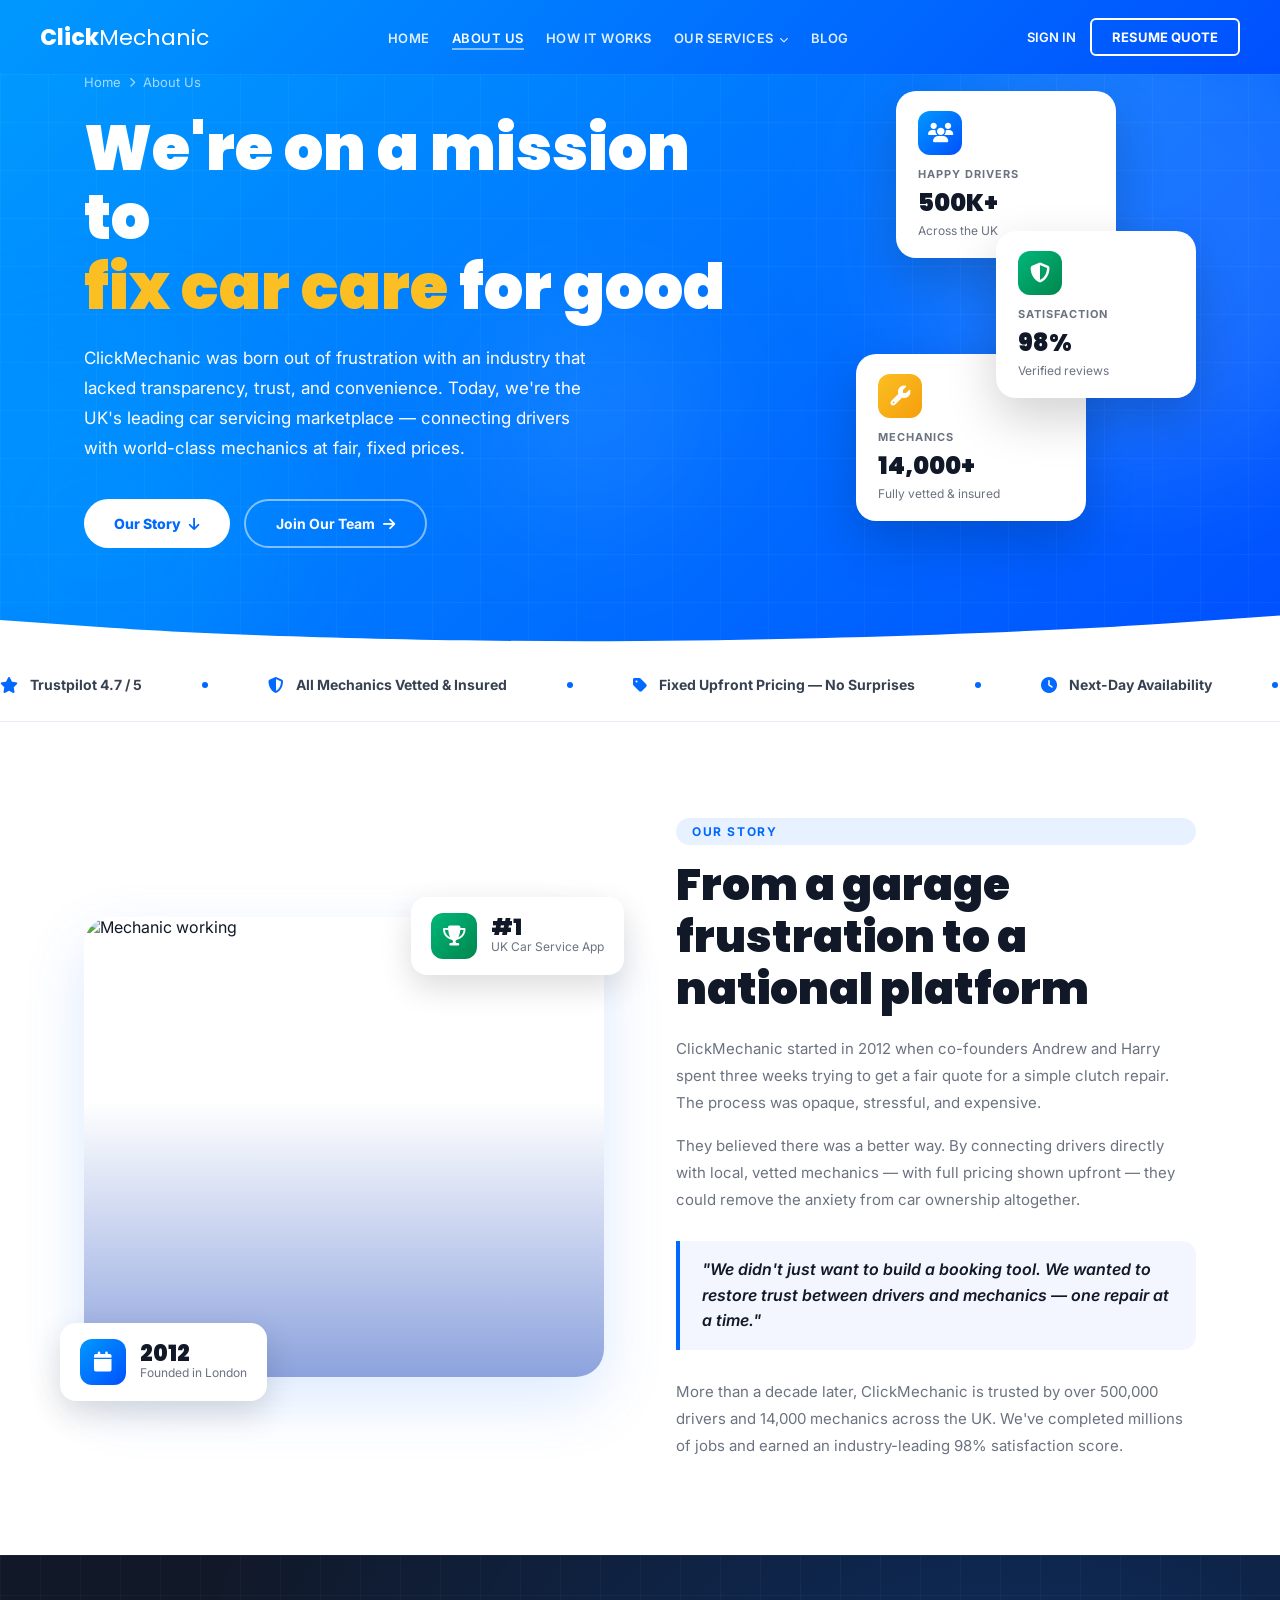
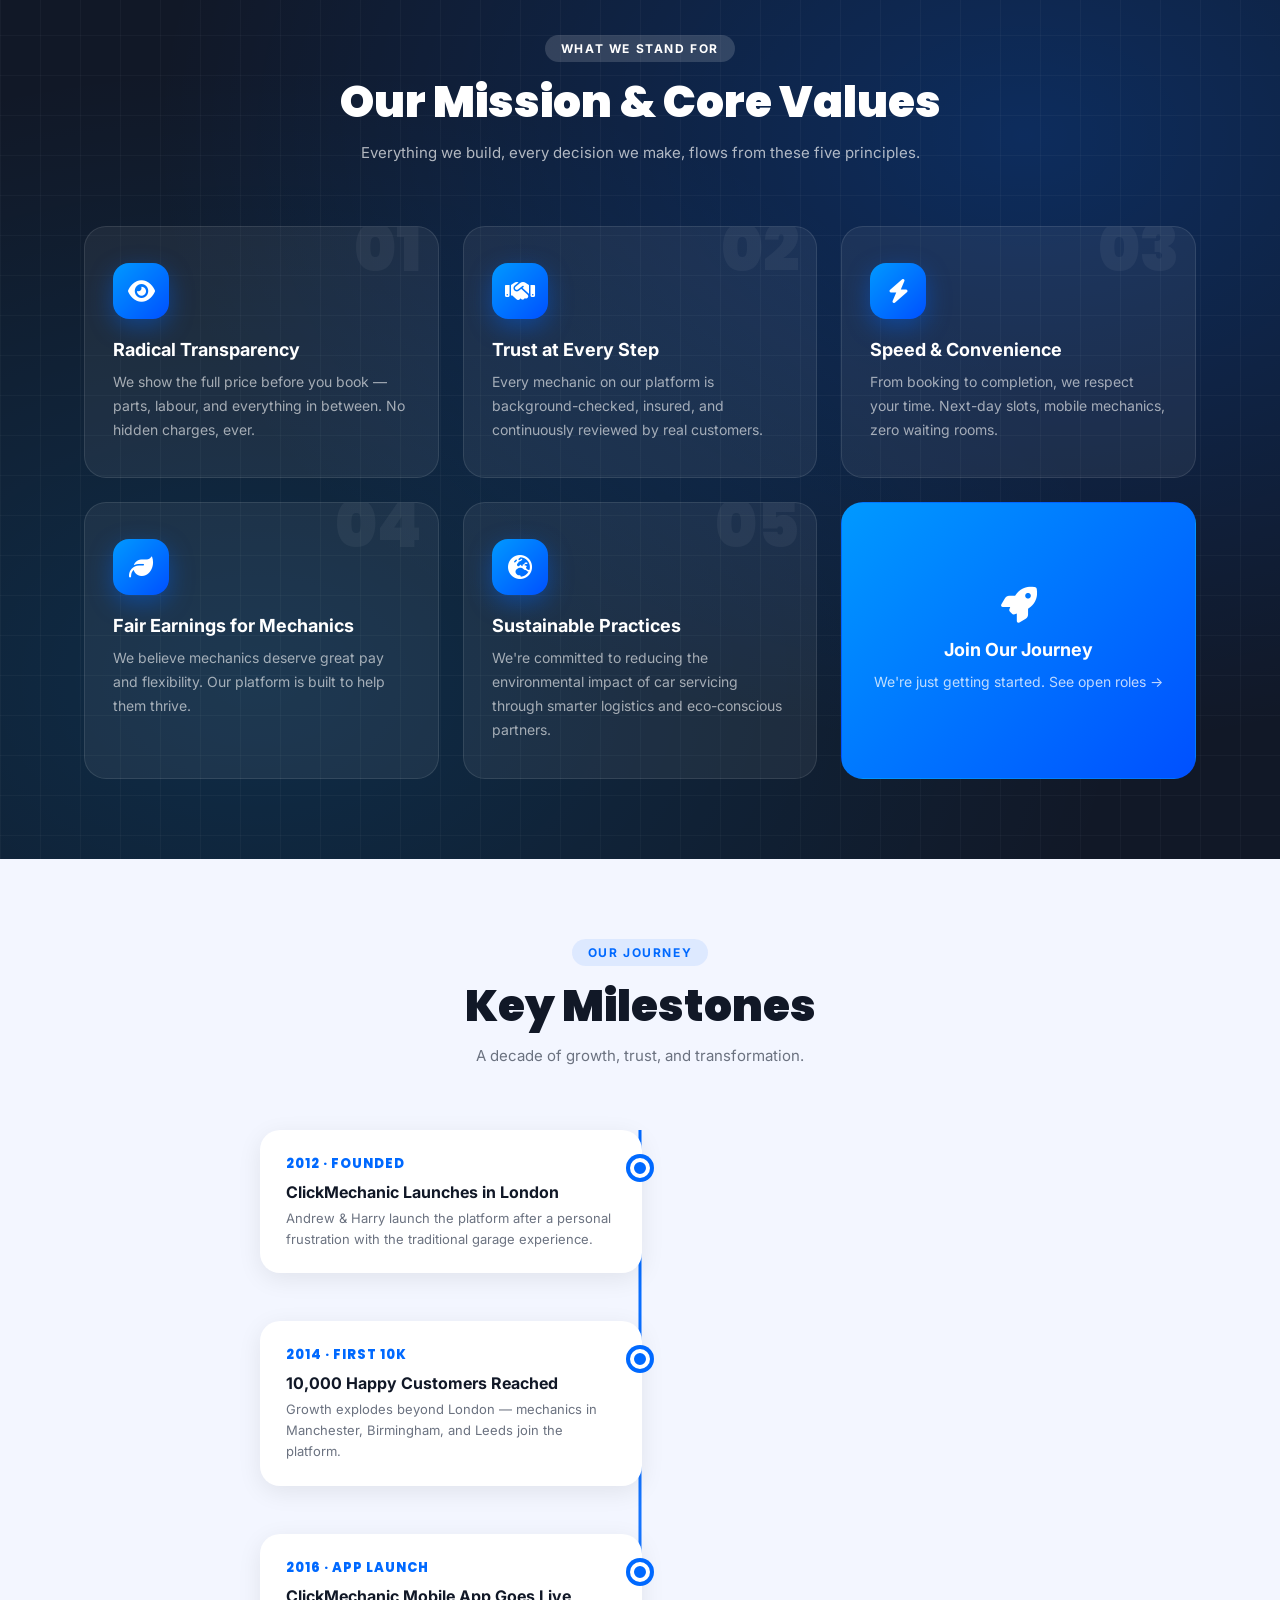
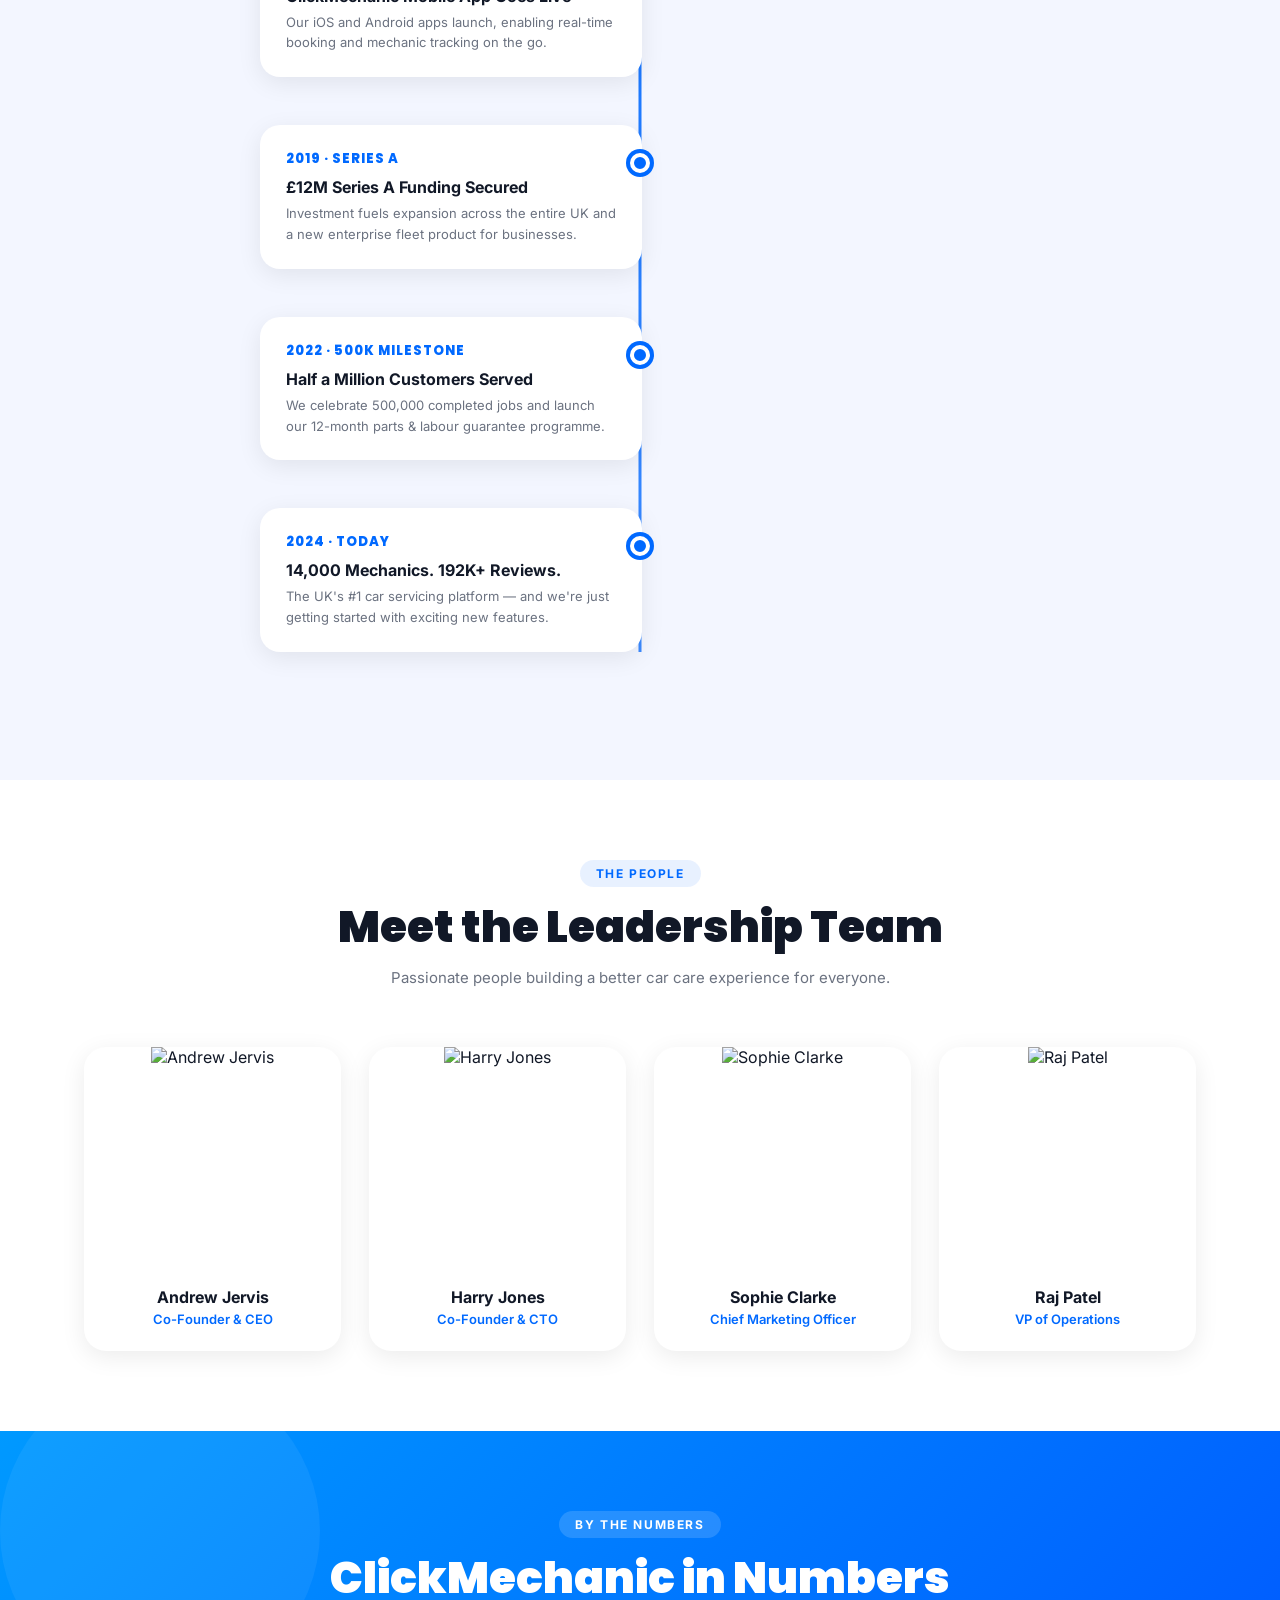
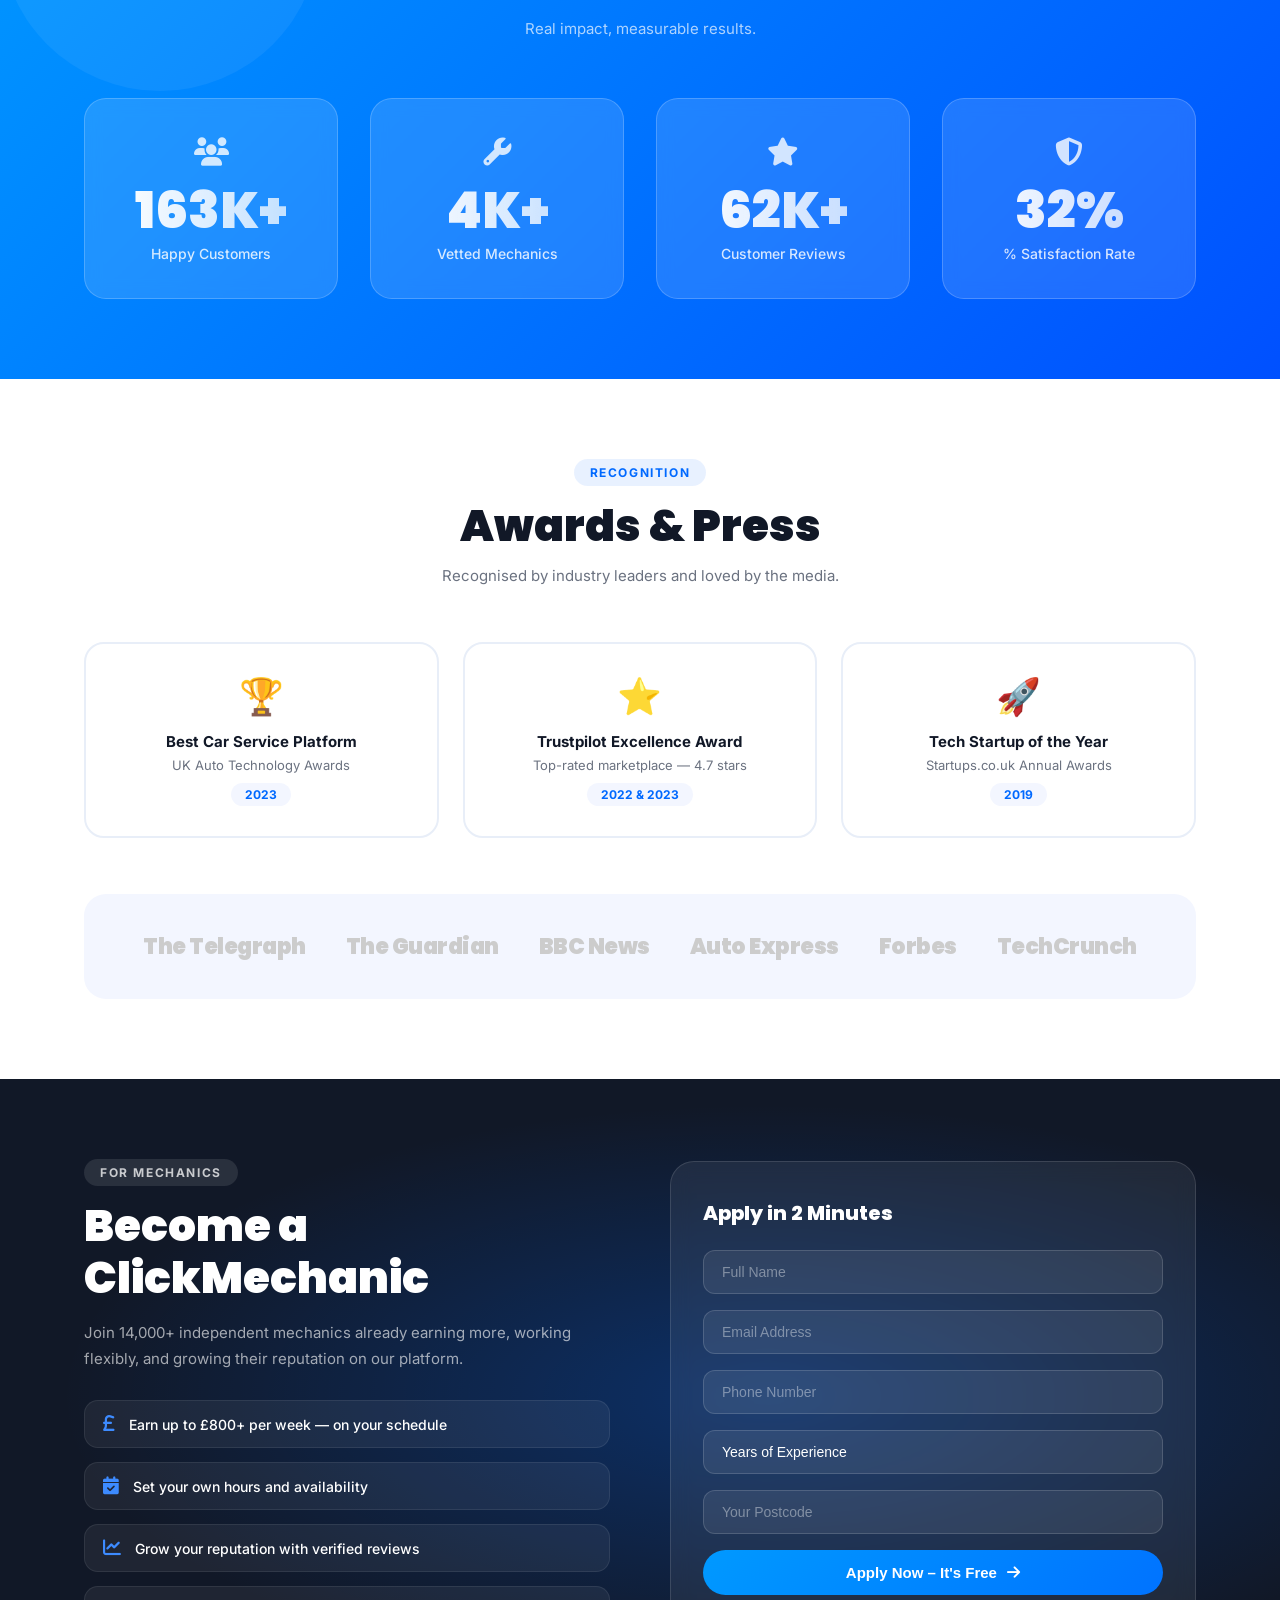
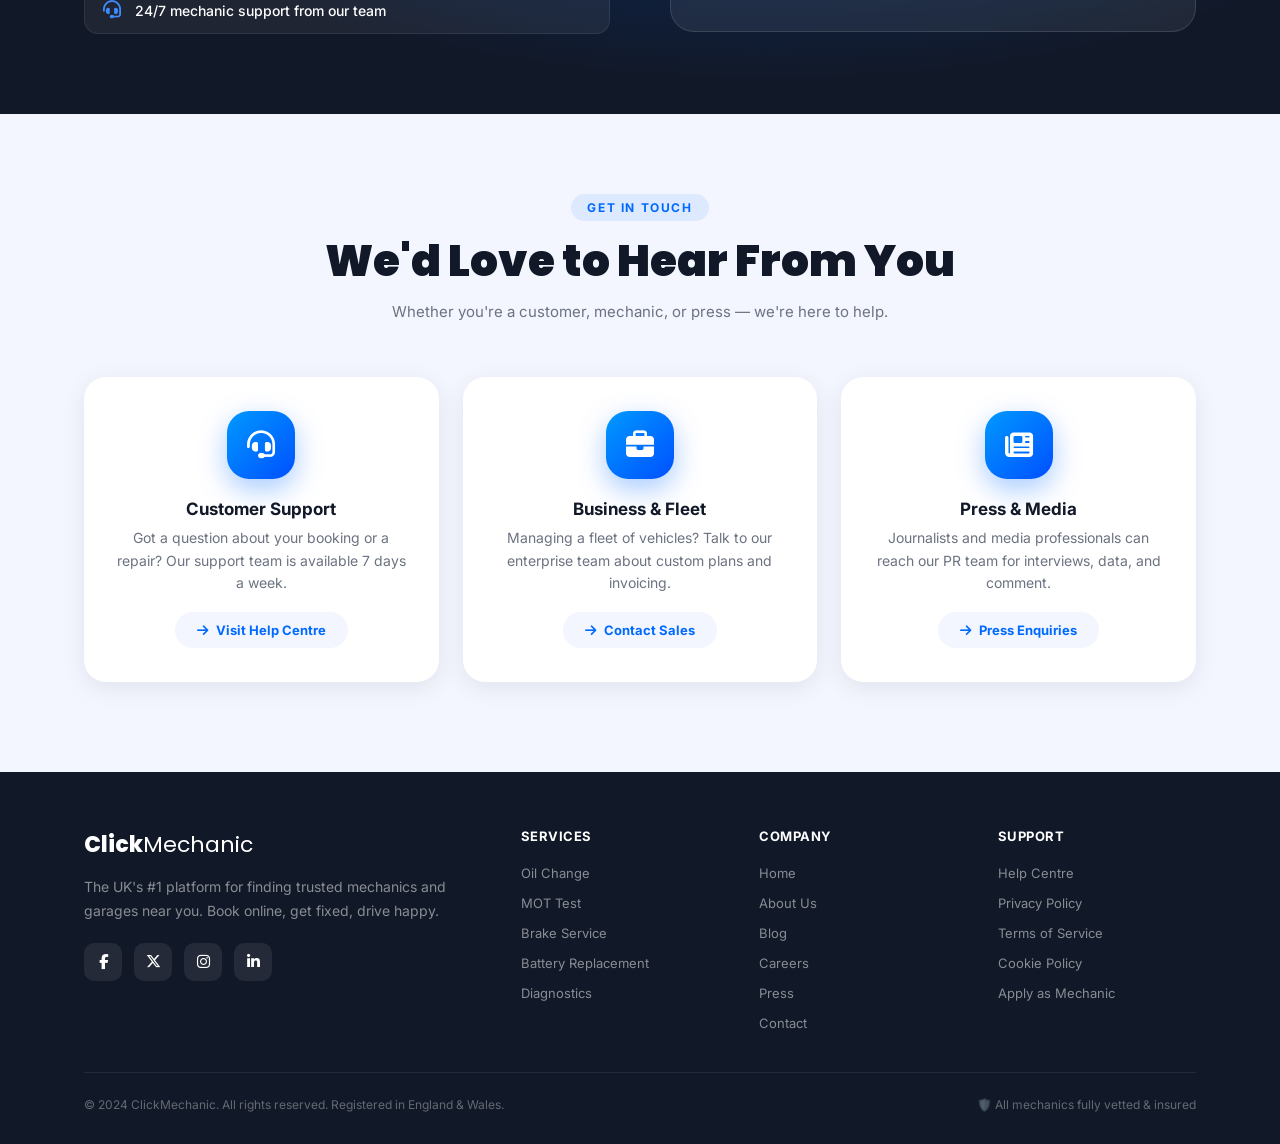
==== About.html @ ba6e13eb "first comit" ====
<!DOCTYPE html>
<html lang="en">
<head>
    <meta charset="UTF-8">
    <meta name="viewport" content="width=device-width, initial-scale=1.0">
    <title>About Us – ClickMechanic</title>
    <link rel="stylesheet" href="https://cdnjs.cloudflare.com/ajax/libs/font-awesome/6.4.0/css/all.min.css">
    <link href="https://fonts.googleapis.com/css2?family=Inter:wght@400;500;600;700;800&family=Poppins:wght@700;800;900&display=swap" rel="stylesheet">
    <link rel="stylesheet" href="./about.css">
    <link rel="stylesheet" href="./style.css">
</head>
<body>

<!-- OVERLAY -->
<div class="overlay" id="overlay"></div>

<!-- MOBILE MENU -->
<div class="mobile-menu" id="mobileMenu">
    <button class="mm-close" id="closeMenuBtn"><i class="fa-solid fa-xmark"></i></button>
    <a href="index.html">Home</a>
    <a href="about.html" class="active">About Us</a>
    <a href="#">How It Works</a>
    <a href="#">Our Services</a>
    <a href="#">Blog</a>
    <a href="#">Support</a>
    <hr style="border:0;border-top:1px solid #eee;">
    <a href="#">Sign In</a>
    <a href="#" class="mob-resume">Resume Quote</a>
</div>

<!-- ============================================================
     HEADER
============================================================ -->
<div class="site-header" id="siteHeader">
    <nav class="nav-inner">
        <a href="#" class="logo">Click<span>Mechanic</span></a>
        <ul class="nav-links">
            <li><a href="#">Home</a></li>
            <li><a href="#" class="active">About Us</a></li>
            <li><a href="#">How It Works</a></li>
            <li><a href="#">Our Services <i class="fa-solid fa-chevron-down" style="font-size:9px;margin-left:2px;"></i></a></li>
            <li><a href="#">Blog</a></li>
        </ul>
        <div class="nav-right">
            <a href="#" class="btn-signin">Sign In</a>
            <a href="#" class="btn-resume">Resume Quote</a>
        </div>
        <button class="hamburger" id="hamburgerBtn"><i class="fa-solid fa-bars"></i></button>
    </nav>
</div>

<!-- ============================================================
     SECTION 1 — HERO
============================================================ -->
<div class="hero-about">
    <div class="orb orb1"></div>
    <div class="orb orb2"></div>
    <div class="orb orb3"></div>

    <div class="hero-body">
        <div class="hero-text">
            <div class="hero-crumb">
                <a href="#">Home</a>
                <i class="fa-solid fa-chevron-right"></i>
                <span>About Us</span>
            </div>
            <h1>We're on a mission to<br><em>fix car care</em> for good</h1>
            <p>ClickMechanic was born out of frustration with an industry that lacked transparency, trust, and convenience. Today, we're the UK's leading car servicing marketplace — connecting drivers with world-class mechanics at fair, fixed prices.</p>
            <div class="hero-ctas">
                <a href="#story" class="btn-primary">Our Story <i class="fa-solid fa-arrow-down"></i></a>
                <a href="#join" class="btn-outline-w">Join Our Team <i class="fa-solid fa-arrow-right"></i></a>
            </div>
        </div>

        <div class="hero-cards">
            <div class="hc hc1">
                <div class="hc-icon bg-blue"><i class="fa-solid fa-users"></i></div>
                <div class="hc-label">Happy Drivers</div>
                <div class="hc-val">500K+</div>
                <div class="hc-sub">Across the UK</div>
            </div>
            <div class="hc hc2">
                <div class="hc-icon bg-green"><i class="fa-solid fa-shield-halved"></i></div>
                <div class="hc-label">Satisfaction</div>
                <div class="hc-val">98%</div>
                <div class="hc-sub">Verified reviews</div>
            </div>
            <div class="hc hc3">
                <div class="hc-icon bg-yel"><i class="fa-solid fa-wrench"></i></div>
                <div class="hc-label">Mechanics</div>
                <div class="hc-val">14,000+</div>
                <div class="hc-sub">Fully vetted &amp; insured</div>
            </div>
        </div>
    </div>

   <div class="wave-wrap">
            <svg viewBox="0 0 1440 80" preserveAspectRatio="none">
            <path d="M0,40L120,50C240,60,480,70,720,68C960,66,1200,54,1320,44L1440,34L1440,80L0,80Z"></path>
        </svg>
        </div>
</div>

<!-- ============================================================
     SECTION 2 — TRUST TICKER
============================================================ -->
<section class="ticker-section">
    <div class="ticker-track">
        <!-- Duplicated for seamless loop -->
        <div class="ticker-item"><i class="fa-solid fa-star"></i> Trustpilot 4.7 / 5</div>
        <div class="ticker-dot"></div>
        <div class="ticker-item"><i class="fa-solid fa-shield-halved"></i> All Mechanics Vetted &amp; Insured</div>
        <div class="ticker-dot"></div>
        <div class="ticker-item"><i class="fa-solid fa-tag"></i> Fixed Upfront Pricing — No Surprises</div>
        <div class="ticker-dot"></div>
        <div class="ticker-item"><i class="fa-solid fa-clock"></i> Next-Day Availability</div>
        <div class="ticker-dot"></div>
        <div class="ticker-item"><i class="fa-solid fa-award"></i> Best Car Service Platform 2023</div>
        <div class="ticker-dot"></div>
        <div class="ticker-item"><i class="fa-solid fa-star"></i> Google 4.8 / 5 — 192K+ Reviews</div>
        <div class="ticker-dot"></div>
        <div class="ticker-item"><i class="fa-solid fa-rotate"></i> 12-Month Parts &amp; Labour Guarantee</div>
        <div class="ticker-dot"></div>
        <!-- duplicate -->
        <div class="ticker-item"><i class="fa-solid fa-star"></i> Trustpilot 4.7 / 5</div>
        <div class="ticker-dot"></div>
        <div class="ticker-item"><i class="fa-solid fa-shield-halved"></i> All Mechanics Vetted &amp; Insured</div>
        <div class="ticker-dot"></div>
        <div class="ticker-item"><i class="fa-solid fa-tag"></i> Fixed Upfront Pricing — No Surprises</div>
        <div class="ticker-dot"></div>
        <div class="ticker-item"><i class="fa-solid fa-clock"></i> Next-Day Availability</div>
        <div class="ticker-dot"></div>
        <div class="ticker-item"><i class="fa-solid fa-award"></i> Best Car Service Platform 2023</div>
        <div class="ticker-dot"></div>
        <div class="ticker-item"><i class="fa-solid fa-star"></i> Google 4.8 / 5 — 192K+ Reviews</div>
        <div class="ticker-dot"></div>
        <div class="ticker-item"><i class="fa-solid fa-rotate"></i> 12-Month Parts &amp; Labour Guarantee</div>
        <div class="ticker-dot"></div>
    </div>
</section>

<!-- ============================================================
     SECTION 3 — OUR STORY
============================================================ -->
<section class="story-section" id="story">
    <div class="container">
        <div class="story-inner">
            <div class="story-visual rv-l">
                <div class="story-img-wrap">
                    <img src="https://images.unsplash.com/photo-1625047509168-a7026f36de04?auto=format&fit=crop&q=80&w=900" alt="Mechanic working">
                </div>
                <div class="story-chip sc-left">
                    <div class="sc-icon bg-blue"><i class="fa-solid fa-calendar"></i></div>
                    <div>
                        <div class="sc-num">2012</div>
                        <div class="sc-lbl">Founded in London</div>
                    </div>
                </div>
                <div class="story-chip sc-right">
                    <div class="sc-icon bg-green"><i class="fa-solid fa-trophy"></i></div>
                    <div>
                        <div class="sc-num">#1</div>
                        <div class="sc-lbl">UK Car Service App</div>
                    </div>
                </div>
            </div>

            <div class="story-text">
                <span class="sec-tag rv d1">Our Story</span>
                <h2 class="sec-title rv d2">From a garage frustration to a national platform</h2>

                <p class="rv d3">ClickMechanic started in 2012 when co-founders Andrew and Harry spent three weeks trying to get a fair quote for a simple clutch repair. The process was opaque, stressful, and expensive.</p>

                <p class="rv d3">They believed there was a better way. By connecting drivers directly with local, vetted mechanics — with full pricing shown upfront — they could remove the anxiety from car ownership altogether.</p>

                <div class="story-highlight rv d4">
                    "We didn't just want to build a booking tool. We wanted to restore trust between drivers and mechanics — one repair at a time."
                </div>

                <p class="rv d4">More than a decade later, ClickMechanic is trusted by over 500,000 drivers and 14,000 mechanics across the UK. We've completed millions of jobs and earned an industry-leading 98% satisfaction score.</p>
            </div>
        </div>
    </div>
</section>

<!-- ============================================================
     SECTION 4 — MISSION & VALUES
============================================================ -->
<section class="mission-section">
    <div class="container mission-inner">
        <div class="mission-top">
            <span class="sec-tag inv rv">What We Stand For</span>
            <h2 class="sec-title inv rv d1">Our Mission &amp; Core Values</h2>
            <p class="sec-sub inv rv d2">Everything we build, every decision we make, flows from these five principles.</p>
        </div>
        <div class="values-grid">
            <div class="val-card rv d1">
                <div class="val-num">01</div>
                <div class="val-icon"><i class="fa-solid fa-eye"></i></div>
                <h3>Radical Transparency</h3>
                <p>We show the full price before you book — parts, labour, and everything in between. No hidden charges, ever.</p>
            </div>
            <div class="val-card rv d2">
                <div class="val-num">02</div>
                <div class="val-icon"><i class="fa-solid fa-handshake"></i></div>
                <h3>Trust at Every Step</h3>
                <p>Every mechanic on our platform is background-checked, insured, and continuously reviewed by real customers.</p>
            </div>
            <div class="val-card rv d3">
                <div class="val-num">03</div>
                <div class="val-icon"><i class="fa-solid fa-bolt"></i></div>
                <h3>Speed &amp; Convenience</h3>
                <p>From booking to completion, we respect your time. Next-day slots, mobile mechanics, zero waiting rooms.</p>
            </div>
            <div class="val-card rv d4">
                <div class="val-num">04</div>
                <div class="val-icon"><i class="fa-solid fa-leaf"></i></div>
                <h3>Fair Earnings for Mechanics</h3>
                <p>We believe mechanics deserve great pay and flexibility. Our platform is built to help them thrive.</p>
            </div>
            <div class="val-card rv d5">
                <div class="val-num">05</div>
                <div class="val-icon"><i class="fa-solid fa-earth-europe"></i></div>
                <h3>Sustainable Practices</h3>
                <p>We're committed to reducing the environmental impact of car servicing through smarter logistics and eco-conscious partners.</p>
            </div>
            <div class="val-card rv d6" style="background:var(--grad);border-color:transparent;display:flex;flex-direction:column;justify-content:center;align-items:center;text-align:center;cursor:pointer;">
                <i class="fa-solid fa-rocket" style="font-size:36px;color:#fff;margin-bottom:16px;"></i>
                <h3 style="color:#fff;">Join Our Journey</h3>
                <p style="color:rgba(255,255,255,.75);">We're just getting started. See open roles →</p>
            </div>
        </div>
    </div>
</section>

<!-- ============================================================
     SECTION 5 — TIMELINE
============================================================ -->
<section class="timeline-section">
    <div class="container">
        <div class="timeline-top">
            <span class="sec-tag rv">Our Journey</span>
            <h2 class="sec-title rv d1">Key Milestones</h2>
            <p class="sec-sub rv d2">A decade of growth, trust, and transformation.</p>
        </div>
        <div class="timeline">
            <div class="tl-item rv d1">
                <div class="tl-content">
                    <div class="tl-year">2012 · Founded</div>
                    <h4>ClickMechanic Launches in London</h4>
                    <p>Andrew &amp; Harry launch the platform after a personal frustration with the traditional garage experience.</p>
                </div>
                <div class="tl-dot"></div>
                <div class="tl-spacer"></div>
            </div>
            <div class="tl-item rv d2">
                <div class="tl-spacer"></div>
                <div class="tl-dot"></div>
                <div class="tl-content">
                    <div class="tl-year">2014 · First 10K</div>
                    <h4>10,000 Happy Customers Reached</h4>
                    <p>Growth explodes beyond London — mechanics in Manchester, Birmingham, and Leeds join the platform.</p>
                </div>
            </div>
            <div class="tl-item rv d3">
                <div class="tl-content">
                    <div class="tl-year">2016 · App Launch</div>
                    <h4>ClickMechanic Mobile App Goes Live</h4>
                    <p>Our iOS and Android apps launch, enabling real-time booking and mechanic tracking on the go.</p>
                </div>
                <div class="tl-dot"></div>
                <div class="tl-spacer"></div>
            </div>
            <div class="tl-item rv d4">
                <div class="tl-spacer"></div>
                <div class="tl-dot"></div>
                <div class="tl-content">
                    <div class="tl-year">2019 · Series A</div>
                    <h4>£12M Series A Funding Secured</h4>
                    <p>Investment fuels expansion across the entire UK and a new enterprise fleet product for businesses.</p>
                </div>
            </div>
            <div class="tl-item rv d5">
                <div class="tl-content">
                    <div class="tl-year">2022 · 500K Milestone</div>
                    <h4>Half a Million Customers Served</h4>
                    <p>We celebrate 500,000 completed jobs and launch our 12-month parts &amp; labour guarantee programme.</p>
                </div>
                <div class="tl-dot"></div>
                <div class="tl-spacer"></div>
            </div>
            <div class="tl-item rv d6">
                <div class="tl-spacer"></div>
                <div class="tl-dot"></div>
                <div class="tl-content">
                    <div class="tl-year">2024 · Today</div>
                    <h4>14,000 Mechanics. 192K+ Reviews.</h4>
                    <p>The UK's #1 car servicing platform — and we're just getting started with exciting new features.</p>
                </div>
            </div>
        </div>
    </div>
</section>

<!-- ============================================================
     SECTION 6 — TEAM
============================================================ -->
<section class="team-section">
    <div class="container">
        <div class="team-header">
            <span class="sec-tag rv">The People</span>
            <h2 class="sec-title rv d1">Meet the Leadership Team</h2>
            <p class="sec-sub rv d2">Passionate people building a better car care experience for everyone.</p>
        </div>
        <div class="team-grid">
            <div class="team-card rv d1">
                <div class="team-img-wrap">
                    <img src="https://randomuser.me/api/portraits/men/45.jpg" alt="Andrew Jervis">
                    <div class="team-overlay">
                        <a href="#"><i class="fa-brands fa-linkedin-in"></i></a>
                        <a href="#"><i class="fa-brands fa-x-twitter"></i></a>
                    </div>
                </div>
                <div class="team-info">
                    <h4>Andrew Jervis</h4>
                    <p>Co-Founder &amp; CEO</p>
                </div>
            </div>
            <div class="team-card rv d2">
                <div class="team-img-wrap">
                    <img src="https://randomuser.me/api/portraits/men/22.jpg" alt="Harry Jones">
                    <div class="team-overlay">
                        <a href="#"><i class="fa-brands fa-linkedin-in"></i></a>
                        <a href="#"><i class="fa-brands fa-x-twitter"></i></a>
                    </div>
                </div>
                <div class="team-info">
                    <h4>Harry Jones</h4>
                    <p>Co-Founder &amp; CTO</p>
                </div>
            </div>
            <div class="team-card rv d3">
                <div class="team-img-wrap">
                    <img src="https://randomuser.me/api/portraits/women/33.jpg" alt="Sophie Clarke">
                    <div class="team-overlay">
                        <a href="#"><i class="fa-brands fa-linkedin-in"></i></a>
                        <a href="#"><i class="fa-brands fa-x-twitter"></i></a>
                    </div>
                </div>
                <div class="team-info">
                    <h4>Sophie Clarke</h4>
                    <p>Chief Marketing Officer</p>
                </div>
            </div>
            <div class="team-card rv d4">
                <div class="team-img-wrap">
                    <img src="https://randomuser.me/api/portraits/men/67.jpg" alt="Raj Patel">
                    <div class="team-overlay">
                        <a href="#"><i class="fa-brands fa-linkedin-in"></i></a>
                        <a href="#"><i class="fa-brands fa-x-twitter"></i></a>
                    </div>
                </div>
                <div class="team-info">
                    <h4>Raj Patel</h4>
                    <p>VP of Operations</p>
                </div>
            </div>
        </div>
    </div>
</section>

<!-- ============================================================
     SECTION 7 — STATS
============================================================ -->
<section class="stats-section">
    <div class="container stats-inner">
        <div class="stats-top">
            <span class="sec-tag inv rv">By the Numbers</span>
            <h2 class="sec-title inv rv d1">ClickMechanic in Numbers</h2>
            <p class="sec-sub inv rv d2">Real impact, measurable results.</p>
        </div>
        <div class="stats-grid">
            <div class="stat-card rv d1">
                <div class="stat-icon"><i class="fa-solid fa-users"></i></div>
                <div class="stat-num" data-target="500000">0</div>
                <div class="stat-lbl">Happy Customers</div>
            </div>
            <div class="stat-card rv d2">
                <div class="stat-icon"><i class="fa-solid fa-wrench"></i></div>
                <div class="stat-num" data-target="14000">0</div>
                <div class="stat-lbl">Vetted Mechanics</div>
            </div>
            <div class="stat-card rv d3">
                <div class="stat-icon"><i class="fa-solid fa-star"></i></div>
                <div class="stat-num" data-target="192000">0</div>
                <div class="stat-lbl">Customer Reviews</div>
            </div>
            <div class="stat-card rv d4">
                <div class="stat-icon"><i class="fa-solid fa-shield-halved"></i></div>
                <div class="stat-num" data-target="98">0</div>
                <div class="stat-lbl">% Satisfaction Rate</div>
            </div>
        </div>
    </div>
</section>

<!-- ============================================================
     SECTION 8 — PRESS & AWARDS
============================================================ -->
<section class="press-section">
    <div class="container">
        <div class="press-header">
            <span class="sec-tag rv">Recognition</span>
            <h2 class="sec-title rv d1">Awards &amp; Press</h2>
            <p class="sec-sub rv d2">Recognised by industry leaders and loved by the media.</p>
        </div>
        <div class="awards-grid">
            <div class="award-card rv d1">
                <div class="award-icon">🏆</div>
                <h4>Best Car Service Platform</h4>
                <p>UK Auto Technology Awards</p>
                <span class="award-year">2023</span>
            </div>
            <div class="award-card rv d2">
                <div class="award-icon">⭐</div>
                <h4>Trustpilot Excellence Award</h4>
                <p>Top-rated marketplace — 4.7 stars</p>
                <span class="award-year">2022 &amp; 2023</span>
            </div>
            <div class="award-card rv d3">
                <div class="award-icon">🚀</div>
                <h4>Tech Startup of the Year</h4>
                <p>Startups.co.uk Annual Awards</p>
                <span class="award-year">2019</span>
            </div>
        </div>
        <div class="press-logos rv">
            <span class="press-logo-item">The Telegraph</span>
            <span class="press-logo-item">The Guardian</span>
            <span class="press-logo-item">BBC News</span>
            <span class="press-logo-item">Auto Express</span>
            <span class="press-logo-item">Forbes</span>
            <span class="press-logo-item">TechCrunch</span>
        </div>
    </div>
</section>

<!-- ============================================================
     SECTION 9 — MECHANIC CTA / JOIN
============================================================ -->
<section class="cta-section" id="join">
    <div class="container">
        <div class="cta-inner">
            <div class="cta-text">
                <span class="sec-tag rv">For Mechanics</span>
                <h2 class="sec-title rv d1">Become a ClickMechanic</h2>
                <p class="sec-sub rv d2">Join 14,000+ independent mechanics already earning more, working flexibly, and growing their reputation on our platform.</p>
                <div class="cta-features">
                    <div class="cta-feat rv d3">
                        <i class="fa-solid fa-pound-sign"></i>
                        <span>Earn up to £800+ per week — on your schedule</span>
                    </div>
                    <div class="cta-feat rv d4">
                        <i class="fa-solid fa-calendar-check"></i>
                        <span>Set your own hours and availability</span>
                    </div>
                    <div class="cta-feat rv d5">
                        <i class="fa-solid fa-chart-line"></i>
                        <span>Grow your reputation with verified reviews</span>
                    </div>
                    <div class="cta-feat rv d6">
                        <i class="fa-solid fa-headset"></i>
                        <span>24/7 mechanic support from our team</span>
                    </div>
                </div>
            </div>

            <div class="cta-form-card rv-r">
                <h3>Apply in 2 Minutes</h3>
                <div class="form-field">
                    <input type="text" placeholder="Full Name">
                </div>
                <div class="form-field">
                    <input type="email" placeholder="Email Address">
                </div>
                <div class="form-field">
                    <input type="tel" placeholder="Phone Number">
                </div>
                <div class="form-field">
                    <select>
                        <option value="" disabled selected>Years of Experience</option>
                        <option>1–2 years</option>
                        <option>3–5 years</option>
                        <option>6–10 years</option>
                        <option>10+ years</option>
                    </select>
                </div>
                <div class="form-field">
                    <input type="text" placeholder="Your Postcode">
                </div>
                <button class="form-submit">Apply Now – It's Free <i class="fa-solid fa-arrow-right" style="margin-left:6px;"></i></button>
            </div>
        </div>
    </div>
</section>

<!-- ============================================================
     SECTION 10 — CONTACT
============================================================ -->
<section class="contact-section">
    <div class="container">
        <div class="contact-header">
            <span class="sec-tag rv">Get In Touch</span>
            <h2 class="sec-title rv d1">We'd Love to Hear From You</h2>
            <p class="sec-sub rv d2">Whether you're a customer, mechanic, or press — we're here to help.</p>
        </div>
        <div class="contact-grid">
            <div class="contact-card rv d1">
                <div class="cc-icon"><i class="fa-solid fa-headset"></i></div>
                <h4>Customer Support</h4>
                <p>Got a question about your booking or a repair? Our support team is available 7 days a week.</p>
                <a href="#" class="cc-btn"><i class="fa-solid fa-arrow-right"></i> Visit Help Centre</a>
            </div>
            <div class="contact-card rv d2">
                <div class="cc-icon"><i class="fa-solid fa-briefcase"></i></div>
                <h4>Business &amp; Fleet</h4>
                <p>Managing a fleet of vehicles? Talk to our enterprise team about custom plans and invoicing.</p>
                <a href="#" class="cc-btn"><i class="fa-solid fa-arrow-right"></i> Contact Sales</a>
            </div>
            <div class="contact-card rv d3">
                <div class="cc-icon"><i class="fa-solid fa-newspaper"></i></div>
                <h4>Press &amp; Media</h4>
                <p>Journalists and media professionals can reach our PR team for interviews, data, and comment.</p>
                <a href="#" class="cc-btn"><i class="fa-solid fa-arrow-right"></i> Press Enquiries</a>
            </div>
        </div>
    </div>
</section>

<!-- ============================================================
     FOOTER
============================================================ -->
   <footer>
        <div class="container">
            <div class="footer-grid">
                <div>
                    <a href="#" class="footer-logo">Click<span>Mechanic</span></a>
                    <p class="footer-desc">The UK's #1 platform for finding trusted mechanics and garages near you. Book
                        online, get fixed, drive happy.</p>
                    <div class="footer-socials">
                        <a href="#" class="social-btn"><i class="fa-brands fa-facebook-f"></i></a>
                        <a href="#" class="social-btn"><i class="fa-brands fa-x-twitter"></i></a>
                        <a href="#" class="social-btn"><i class="fa-brands fa-instagram"></i></a>
                        <a href="#" class="social-btn"><i class="fa-brands fa-linkedin-in"></i></a>
                    </div>
                </div>
                <div class="footer-col">
                    <h5>Services</h5>
                    <ul>
                        <li><a href="#">Oil Change</a></li>
                        <li><a href="#">MOT Test</a></li>
                        <li><a href="#">Brake Service</a></li>
                        <li><a href="#">Battery Replacement</a></li>
                        <li><a href="#">Diagnostics</a></li>
                    </ul>
                </div>
                <div class="footer-col">
                    <h5>Company</h5>
                    <ul>
                        <li><a href="#">Home</a></li>
                        <li><a href="#">About Us</a></li>
                        <li><a href="#">Blog</a></li>
                        <li><a href="#">Careers</a></li>
                        <li><a href="#">Press</a></li>
                        <li><a href="#">Contact</a></li>
                    </ul>
                </div>
                <div class="footer-col">
                    <h5>Support</h5>
                    <ul>
                        <li><a href="#">Help Centre</a></li>
                        <li><a href="#">Privacy Policy</a></li>
                        <li><a href="#">Terms of Service</a></li>
                        <li><a href="#">Cookie Policy</a></li>
                        <li><a href="#">Apply as Mechanic</a></li>
                    </ul>
                </div>
            </div>
            <div class="footer-bottom">
                <p>© 2024 ClickMechanic. All rights reserved. Registered in England & Wales.</p>
                <p>🛡️ All mechanics fully vetted & insured</p>
            </div>
        </div>
    </footer>

<!-- ============================================================
     JAVASCRIPT
============================================================ -->
<script>
    /* --- Mobile Menu --- */
    const hamburger  = document.getElementById('hamburgerBtn');
    const closeBtn   = document.getElementById('closeMenuBtn');
    const mobileMenu = document.getElementById('mobileMenu');
    const overlay    = document.getElementById('overlay');

    hamburger.addEventListener('click', () => {
        mobileMenu.classList.add('active');
        overlay.classList.add('active');
    });
    const closeMenu = () => {
        mobileMenu.classList.remove('active');
        overlay.classList.remove('active');
    };
    closeBtn.addEventListener('click', closeMenu);
    overlay.addEventListener('click', closeMenu);

    /* --- Sticky Header --- */
    const siteHeader = document.getElementById('siteHeader');
    window.addEventListener('scroll', () => {
        siteHeader.classList.toggle('scrolled', window.scrollY > 60);
    });

    /* --- Scroll Reveal --- */
    const revealObserver = new IntersectionObserver(entries => {
        entries.forEach(e => {
            if (e.isIntersecting) e.target.classList.add('on');
        });
    }, { threshold: 0.1 });

    document.querySelectorAll('.rv, .rv-l, .rv-r, .rv-s').forEach(el => revealObserver.observe(el));

    /* --- Counter Animation --- */
    const counterObserver = new IntersectionObserver(entries => {
        entries.forEach(e => {
            if (e.isIntersecting && !e.target.dataset.done) {
                e.target.dataset.done = 'true';
                const target   = +e.target.dataset.target;
                const duration = 2200;
                const step     = target / (duration / 16);
                let current    = 0;

                const suffix = target === 98 ? '%'
                             : target === 500000 ? 'K+'
                             : target === 192000 ? 'K+'
                             : target === 14000  ? 'K+'
                             : '';

                const format = n => {
                    if (target === 500000) return Math.floor(n/1000) + 'K+';
                    if (target === 192000) return Math.floor(n/1000) + 'K+';
                    if (target === 14000)  return Math.floor(n/1000) + 'K+';
                    if (target === 98)     return Math.floor(n) + '%';
                    return Math.floor(n).toLocaleString('en-GB');
                };

                const timer = setInterval(() => {
                    current += step;
                    if (current >= target) { current = target; clearInterval(timer); }
                    e.target.textContent = format(current);
                }, 16);
            }
        });
    }, { threshold: 0.4 });

    document.querySelectorAll('[data-target]').forEach(el => counterObserver.observe(el));

    /* --- Form submit feedback --- */
    document.querySelector('.form-submit').addEventListener('click', function() {
        const inputs = document.querySelectorAll('.cta-form-card input');
        let valid = true;
        inputs.forEach(i => { if(!i.value.trim()) valid = false; });
        if (valid) {
            this.textContent = '✓ Application Received!';
            this.style.background = 'linear-gradient(135deg,#00b67a,#00874d)';
            this.style.animation = 'none';
        } else {
            this.textContent = 'Please fill all fields';
            this.style.background = '#e74c3c';
            setTimeout(() => {
                this.textContent = 'Apply Now – It\'s Free →';
                this.style.background = '';
            }, 2000);
        }
    });
</script>
</body>
</html>
---- about.css ----
/* ============================================================
           RESET & VARIABLES
        ============================================================ */
*,
*::before,
*::after {
    margin: 0;
    padding: 0;
    box-sizing: border-box;
}

:root {
    --blue: #0069ff;
    --blue-dark: #0050cc;
    --blue-light: #3d8bff;
    --grad: linear-gradient(135deg, #0099ff 0%, #0050ff 100%);
    --grad-h: linear-gradient(135deg, #0050ff 0%, #0099ff 100%);
    --dark: #111827;
    --mid: #374151;
    --soft: #6b7280;
    --pale: #f3f6ff;
    --white: #ffffff;
    --green: #00b67a;
    --yellow: #fbbf24;
    --radius: 18px;
    --shadow: 0 20px 60px rgba(0, 105, 255, 0.13);
    --shadow-sm: 0 6px 24px rgba(0, 0, 0, 0.08);
}

html {
    scroll-behavior: smooth;
}

body {
    font-family: 'Inter', sans-serif;
    background: #fff;
    color: var(--dark);
    overflow-x: hidden;
}

/* ============================================================
           KEYFRAMES
        ============================================================ */
@keyframes fadeUp {
    from {
        opacity: 0;
        transform: translateY(44px)
    }

    to {
        opacity: 1;
        transform: translateY(0)
    }
}

@keyframes fadeIn {
    from {
        opacity: 0
    }

    to {
        opacity: 1
    }
}

@keyframes slideL {
    from {
        opacity: 0;
        transform: translateX(-60px)
    }

    to {
        opacity: 1;
        transform: translateX(0)
    }
}

@keyframes slideR {
    from {
        opacity: 0;
        transform: translateX(60px)
    }

    to {
        opacity: 1;
        transform: translateX(0)
    }
}

@keyframes scaleIn {
    from {
        opacity: 0;
        transform: scale(.85)
    }

    to {
        opacity: 1;
        transform: scale(1)
    }
}

@keyframes float {

    0%,
    100% {
        transform: translateY(0)
    }

    50% {
        transform: translateY(-14px)
    }
}

@keyframes floatR {

    0%,
    100% {
        transform: translateY(0)
    }

    50% {
        transform: translateY(10px)
    }
}

@keyframes rotateDash {
    from {
        transform: rotate(0)
    }

    to {
        transform: rotate(360deg)
    }
}

@keyframes shimmer {
    0% {
        background-position: -200% center
    }

    100% {
        background-position: 200% center
    }
}

@keyframes pulse {

    0%,
    100% {
        box-shadow: 0 0 0 0 rgba(0, 105, 255, .4)
    }

    50% {
        box-shadow: 0 0 0 16px rgba(0, 105, 255, 0)
    }
}

@keyframes badgePop {
    0% {
        transform: scale(0) rotate(-12deg);
        opacity: 0
    }

    70% {
        transform: scale(1.08) rotate(2deg)
    }

    100% {
        transform: scale(1) rotate(0);
        opacity: 1
    }
}

@keyframes dash {
    to {
        stroke-dashoffset: 0
    }
}

@keyframes ticker {
    0% {
        transform: translateX(0)
    }

    100% {
        transform: translateX(-50%)
    }
}

@keyframes gradShift {

    0%,
    100% {
        background-position: 0% 50%
    }

    50% {
        background-position: 100% 50%
    }
}

@keyframes orb1 {

    0%,
    100% {
        transform: translate(0, 0) scale(1)
    }

    33% {
        transform: translate(40px, -30px) scale(1.08)
    }

    66% {
        transform: translate(-20px, 20px) scale(.96)
    }
}

@keyframes orb2 {

    0%,
    100% {
        transform: translate(0, 0) scale(1)
    }

    40% {
        transform: translate(-50px, 30px) scale(1.05)
    }

    70% {
        transform: translate(30px, -20px) scale(.95)
    }
}

/* ============================================================
           SCROLL REVEAL SYSTEM
        ============================================================ */
.rv {
    opacity: 0;
    transform: translateY(40px);
    transition: opacity .75s ease, transform .75s ease;
}

.rv-l {
    opacity: 0;
    transform: translateX(-52px);
    transition: opacity .75s ease, transform .75s ease;
}

.rv-r {
    opacity: 0;
    transform: translateX(52px);
    transition: opacity .75s ease, transform .75s ease;
}

.rv-s {
    opacity: 0;
    transform: scale(.87);
    transition: opacity .65s ease, transform .65s ease;
}

.rv.on,
.rv-l.on,
.rv-r.on,
.rv-s.on {
    opacity: 1;
    transform: none;
}

.d1 {
    transition-delay: .1s
}

.d2 {
    transition-delay: .2s
}

.d3 {
    transition-delay: .3s
}

.d4 {
    transition-delay: .4s
}

.d5 {
    transition-delay: .5s
}

.d6 {
    transition-delay: .6s
}

/* ============================================================
           LAYOUT UTILS
        ============================================================ */
.container {
    max-width: 1160px;
    margin: 0 auto;
    padding: 0 24px;
}

section {
    width: 100%;
}

.sec-tag {
    display: inline-block;
    background: rgba(0, 105, 255, .09);
    color: var(--blue);
    font-size: 12px;
    font-weight: 700;
    letter-spacing: 1.6px;
    text-transform: uppercase;
    padding: 6px 16px;
    border-radius: 100px;
    margin-bottom: 14px;
}

.sec-tag.inv {
    background: rgba(255, 255, 255, .15);
    color: #fff;
}

.sec-title {
    font-family: 'Poppins', sans-serif;
    font-size: clamp(26px, 4vw, 44px);
    font-weight: 900;
    line-height: 1.18;
    color: var(--dark);
}

.sec-title.inv {
    color: #fff;
}

.sec-sub {
    font-size: 15px;
    color: var(--soft);
    margin-top: 12px;
    line-height: 1.75;
}

.sec-sub.inv {
    color: rgba(255, 255, 255, .68);
}

/* ============================================================
           HEADER / NAV  (same as main site)
        ============================================================ */
.site-header {
    background: var(--grad);
    position: sticky;
    top: 0;
    z-index: 200;
    transition: background .4s, box-shadow .4s;
}

.site-header.scrolled {
    background: rgba(0, 50, 180, .95);
    backdrop-filter: blur(12px);
    box-shadow: 0 4px 24px rgba(0, 0, 0, .2);
    color: white;
}

.nav-inner {
    display: flex;
    justify-content: space-between;
    align-items: center;
    padding: 18px 40px;
    max-width: 1400px;
    margin: 0 auto;
}

.logo {
    color: #fff;
    font-family: 'Poppins', sans-serif;
    font-size: 22px;
    font-weight: 800;
    text-decoration: none;
}

.logo span {
    font-weight: 400;
}

.nav-links {
    display: flex;
    list-style: none;
    gap: 22px;
    align-items: center;
}

.nav-links a {
    color: #fff;
    text-decoration: none;
    font-size: 13px;
    font-weight: 600;
    text-transform: uppercase;
    letter-spacing: .5px;
    opacity: .88;
    transition: opacity .2s;
}

.nav-links a:hover,
.nav-links a.active {
    opacity: 1;
    border-bottom: 2px solid rgba(255, 255, 255, .5);
    padding-bottom: 2px;
}

.nav-right {
    display: flex;
    align-items: center;
    gap: 14px;
}

.btn-signin {
    color: #fff;
    text-decoration: none;
    font-size: 13px;
    font-weight: 600;
    text-transform: uppercase;
}

.btn-resume {
    border: 2px solid #fff;
    color: #fff;
    padding: 9px 20px;
    border-radius: 6px;
    text-decoration: none;
    font-size: 13px;
    font-weight: 700;
    text-transform: uppercase;
    transition: background .3s, color .3s;
}

.btn-resume:hover {
    background: #fff;
    color: var(--blue);
}

.hamburger {
    display: none;
    cursor: pointer;
    background: none;
    border: none;
    color: #fff;
    font-size: 24px;
    z-index: 20;
}

/* Mobile drawer */
.mobile-menu {
    position: fixed;
    top: 0;
    right: -100%;
    width: 280px;
    height: 100vh;
    background: #fff;
    box-shadow: -5px 0 30px rgba(0, 0, 0, .15);
    z-index: 999;
    padding: 32px 28px;
    display: flex;
    flex-direction: column;
    gap: 20px;
    transition: right .35s cubic-bezier(.4, 0, .2, 1);
}

.mobile-menu.active {
    right: 0;
}

.mm-close {
    align-self: flex-end;
    background: none;
    border: none;
    font-size: 24px;
    color: #333;
    cursor: pointer;
}

.mobile-menu a {
    color: #333;
    text-decoration: none;
    font-size: 15px;
    font-weight: 600;
    padding: 6px 0;
    border-bottom: 1px solid #f0f0f0;
}

.mobile-menu a.active {
    color: var(--blue);
}

.mob-resume {
    color: var(--blue) !important;
    border: 2px solid var(--blue);
    border-bottom: 2px solid var(--blue) !important;
    text-align: center;
    border-radius: 6px;
    padding: 10px;
    margin-top: 8px;
}

.overlay {
    position: fixed;
    inset: 0;
    background: rgba(0, 0, 0, .42);
    z-index: 998;
    opacity: 0;
    pointer-events: none;
    transition: opacity .35s;
}

.overlay.active {
    opacity: 1;
    pointer-events: all;
}

/* ============================================================
           SECTION 1 — HERO BANNER
        ============================================================ */
.hero-about {
    background: var(--grad);
    min-height: 60vh;
    display: flex;
    flex-direction: column;
    position: relative;
    overflow: hidden;
    padding-bottom: 100px;
}

/* Animated orbs */
.orb {
    position: absolute;
    border-radius: 50%;
    filter: blur(60px);
    pointer-events: none;
}

.orb1 {
    width: 480px;
    height: 480px;
    background: rgba(255, 255, 255, .1);
    top: -80px;
    right: -100px;
    animation: orb1 12s ease-in-out infinite;
}

.orb2 {
    width: 360px;
    height: 360px;
    background: rgba(0, 200, 255, .12);
    bottom: -60px;
    left: -80px;
    animation: orb2 15s ease-in-out infinite;
}

.orb3 {
    width: 220px;
    height: 220px;
    background: rgba(255, 255, 255, .07);
    top: 40%;
    left: 38%;
    animation: float 9s ease-in-out infinite;
}

/* Grid overlay texture */
.hero-about::before {
    content: '';
    position: absolute;
    inset: 0;
    background-image:
        linear-gradient(rgba(255, 255, 255, .04) 1px, transparent 1px),
        linear-gradient(90deg, rgba(255, 255, 255, .04) 1px, transparent 1px);
    background-size: 48px 48px;
}

.hero-body {
    flex: 1;
    display: flex;
    align-items: center;
    padding: 0 24px;
    max-width: 1160px;
    margin: 0 auto;
    width: 100%;
    position: relative;
    z-index: 2;
    gap: 56px;
}

.hero-text {
    flex: 1;
    color: #fff;
}

.hero-crumb {
    display: flex;
    align-items: center;
    gap: 8px;
    font-size: 13px;
    color: rgba(255, 255, 255, .65);
    margin-bottom: 24px;
    animation: fadeUp .5s .2s ease both;
}

.hero-crumb a {
    color: rgba(255, 255, 255, .65);
    text-decoration: none;
}

.hero-crumb a:hover {
    color: #fff;
}

.hero-crumb i {
    font-size: 10px;
}

.hero-text h1 {
    font-family: 'Poppins', sans-serif;
    font-size: clamp(34px, 5.5vw, 62px);
    font-weight: 900;
    line-height: 1.12;
    margin-bottom: 22px;
    animation: fadeUp .6s .3s ease both;
}

.hero-text h1 em {
    font-style: normal;
    color: #fbbf24;
}

.hero-text p {
    font-size: 17px;
    opacity: .88;
    line-height: 1.75;
    max-width: 520px;
    margin-bottom: 36px;
    animation: fadeUp .6s .4s ease both;
}

.hero-ctas {
    display: flex;
    gap: 14px;
    flex-wrap: wrap;
    animation: fadeUp .6s .5s ease both;
}

.btn-primary {
    background: #fff;
    color: var(--blue);
    padding: 14px 30px;
    border-radius: 50px;
    font-size: 14px;
    font-weight: 800;
    text-decoration: none;
    display: inline-flex;
    align-items: center;
    gap: 8px;
    transition: transform .25s, box-shadow .25s;
    border: none;
    cursor: pointer;
}

.btn-primary:hover {
    transform: translateY(-4px);
    box-shadow: 0 14px 36px rgba(0, 0, 0, .18);
}

.btn-outline-w {
    background: transparent;
    color: #fff;
    padding: 14px 30px;
    border-radius: 50px;
    font-size: 14px;
    font-weight: 700;
    border: 2px solid rgba(255, 255, 255, .5);
    text-decoration: none;
    display: inline-flex;
    align-items: center;
    gap: 8px;
    transition: border-color .25s, background .25s;
}

.btn-outline-w:hover {
    border-color: #fff;
    background: rgba(255, 255, 255, .08);
}

/* Hero right – floating card collage */
.hero-cards {
    flex: 0 0 380px;
    position: relative;
    height: 440px;
    animation: fadeIn .8s .5s ease both;
}

.hc {
    position: absolute;
    background: #fff;
    border-radius: 20px;
    box-shadow: 0 20px 50px rgba(0, 0, 0, .18);
    padding: 20px 22px;
    transition: transform .3s;
}

.hc:hover {
    transform: scale(1.04) rotate(0deg) !important;
}

.hc1 {
    top: 0;
    left: 80px;
    width: 220px;
    transform: rotate(-4deg);
    animation: badgePop .6s .7s ease both, float 6s 1.5s ease-in-out infinite;
        box-shadow: 0 20px 50px rgba(0, 0, 0, .18);

}

.hc2 {
    top: 140px;
    right: 0;
    width: 200px;
    transform: rotate(3deg);
    animation: badgePop .6s .9s ease both, floatR 7s 1.7s ease-in-out infinite;
    z-index: 2000;
        box-shadow: 0 20px 50px rgba(0, 0, 0, .18);

    
}

.hc3 {
    bottom: 10px;
    left: 40px;
    width: 230px;
    transform: rotate(-2deg);
    animation: badgePop .6s 1.1s ease both, float 8s 2s ease-in-out infinite;
        box-shadow: 0 20px 50px rgba(0, 0, 0, .18);

}

.hc-icon {
    width: 44px;
    height: 44px;
    border-radius: 12px;
    display: flex;
    align-items: center;
    justify-content: center;
    font-size: 20px;
    color: #fff;
    margin-bottom: 12px;
}

.bg-blue {
    background: var(--grad);
}

.bg-green {
    background: linear-gradient(135deg, #00b67a, #00874d);
}

.bg-yel {
    background: linear-gradient(135deg, #fbbf24, #f59e0b);
}

.hc-label {
    font-size: 11px;
    font-weight: 700;
    color: var(--soft);
    text-transform: uppercase;
    letter-spacing: 1px;
    margin-bottom: 4px;
}

.hc-val {
    font-family: 'Poppins', sans-serif;
    font-size: 24px;
    font-weight: 900;
    color: var(--dark);
}

.hc-sub {
    font-size: 12px;
    color: var(--soft);
    margin-top: 3px;
}


/* ============================================================
           SECTION 2 — TRUST TICKER
        ============================================================ */
.ticker-section {
    background: #fff;
    padding: 28px 0;
    border-bottom: 1px solid #e8eef8;
    overflow: hidden;
}

.ticker-track {
    display: flex;
    align-items: center;
    animation: ticker 30s linear infinite;
    width: max-content;
    gap: 60px;
}

.ticker-item {
    display: flex;
    align-items: center;
    gap: 12px;
    font-size: 14px;
    font-weight: 700;
    color: var(--mid);
    white-space: nowrap;
}

.ticker-item i {
    color: var(--blue);
    font-size: 16px;
}

.ticker-dot {
    width: 6px;
    height: 6px;
    background: var(--blue);
    border-radius: 50%;
    flex-shrink: 0;
}

/* ============================================================
           SECTION 3 — OUR STORY
        ============================================================ */
.story-section {
    padding: 96px 0 80px;
    background: #fff;
}

.story-inner {
    display: grid;
    grid-template-columns: 1fr 1fr;
    gap: 72px;
    align-items: center;
}

.story-visual {
    position: relative;
}

.story-img-wrap {
    position: relative;
    border-radius: 28px;
    overflow: hidden;
    height: 460px;
    box-shadow: 0 24px 64px rgba(0, 105, 255, .14);
}

.story-img-wrap img {
    width: 100%;
    height: 100%;
    object-fit: cover;
}

.story-img-wrap::after {
    content: '';
    position: absolute;
    inset: 0;
    background: linear-gradient(to top, rgba(0, 50, 180, .45) 0%, transparent 60%);
}

.story-chip {
    position: absolute;
    background: #fff;
    border-radius: 16px;
    padding: 16px 20px;
    box-shadow: 0 12px 32px rgba(0, 0, 0, .14);
    display: flex;
    align-items: center;
    gap: 14px;
    z-index: 2;
}

.sc-left {
    bottom: -24px;
    left: -24px;
}

.sc-right {
    top: -20px;
    right: -20px;
}

.sc-icon {
    width: 46px;
    height: 46px;
    border-radius: 12px;
    display: flex;
    align-items: center;
    justify-content: center;
    font-size: 20px;
    color: #fff;
    flex-shrink: 0;
}

.sc-num {
    font-family: 'Poppins', sans-serif;
    font-size: 22px;
    font-weight: 900;
    color: var(--dark);
    line-height: 1;
}

.sc-lbl {
    font-size: 12px;
    color: var(--soft);
}

.story-text {}

.story-text .sec-tag {
    display: block;
}

.story-text h2 {
    margin-bottom: 20px;
}

.story-text p {
    font-size: 15px;
    color: var(--soft);
    line-height: 1.8;
    margin-bottom: 16px;
}

.story-highlight {
    border-left: 4px solid var(--blue);
    padding: 16px 22px;
    background: var(--pale);
    border-radius: 0 14px 14px 0;
    margin: 28px 0;
    font-size: 16px;
    font-weight: 600;
    color: var(--dark);
    line-height: 1.6;
    font-style: italic;
}

/* ============================================================
           SECTION 4 — MISSION / VALUES
        ============================================================ */
.mission-section {
    padding: 80px 0;
    background: var(--dark);
    position: relative;
    overflow: hidden;
}

.mission-section::before {
    content: '';
    position: absolute;
    inset: 0;
    background: radial-gradient(ellipse at 80% 20%, rgba(0, 105, 255, .25) 0%, transparent 60%),
        radial-gradient(ellipse at 20% 80%, rgba(0, 160, 255, .15) 0%, transparent 60%);
}

.mission-section::after {
    content: '';
    position: absolute;
    inset: 0;
    background-image: linear-gradient(rgba(255, 255, 255, .03) 1px, transparent 1px),
        linear-gradient(90deg, rgba(255, 255, 255, .03) 1px, transparent 1px);
    background-size: 40px 40px;
}

.mission-inner {
    position: relative;
    z-index: 2;
}

.mission-top {
    text-align: center;
    margin-bottom: 60px;
}

.values-grid {
    display: grid;
    grid-template-columns: repeat(3, 1fr);
    gap: 24px;
}

.val-card {
    background: rgba(255, 255, 255, .06);
    border: 1px solid rgba(255, 255, 255, .1);
    border-radius: 22px;
    padding: 36px 28px;
    position: relative;
    overflow: hidden;
    transition: background .35s, transform .35s, border-color .35s;
    cursor: default;
}

.val-card::before {
    content: '';
    position: absolute;
    top: 0;
    left: 0;
    right: 0;
    height: 3px;
    background: var(--grad);
    transform: scaleX(0);
    transform-origin: left;
    transition: transform .4s;
}

.val-card:hover {
    background: rgba(255, 255, 255, .1);
    transform: translateY(-8px);
    border-color: rgba(0, 105, 255, .4);
}

.val-card:hover::before {
    transform: scaleX(1);
}

.val-num {
    font-family: 'Poppins', sans-serif;
    font-size: 64px;
    font-weight: 900;
    color: rgba(255, 255, 255, .05);
    position: absolute;
    top: -10px;
    right: 16px;
    line-height: 1;
}

.val-icon {
    width: 56px;
    height: 56px;
    border-radius: 16px;
    background: var(--grad);
    display: flex;
    align-items: center;
    justify-content: center;
    font-size: 24px;
    color: #fff;
    margin-bottom: 20px;
    box-shadow: 0 8px 24px rgba(0, 105, 255, .4);
    animation: pulse 3s infinite;
}

.val-card h3 {
    font-size: 18px;
    font-weight: 700;
    color: #fff;
    margin-bottom: 10px;
}

.val-card p {
    font-size: 14px;
    color: rgba(255, 255, 255, .6);
    line-height: 1.7;
}

/* ============================================================
           SECTION 5 — TIMELINE / MILESTONES
        ============================================================ */
.timeline-section {
    padding: 80px 0;
    background: var(--pale);
}

.timeline-top {
    text-align: center;
    margin-bottom: 60px;
}

.timeline {
    position: relative;
    max-width: 760px;
    margin: 0 auto;
}

.timeline::before {
    content: '';
    position: absolute;
    left: 50%;
    top: 0;
    bottom: 0;
    width: 3px;
    background: linear-gradient(to bottom, var(--blue), var(--blue-light));
    transform: translateX(-50%);
}

.tl-item {
    display: flex;
    gap: 48px;
    align-items: center;
    margin-bottom: 48px;
    position: relative;
}

.tl-item:nth-child(even) {
    flex-direction: row-reverse;
}

.tl-content {
    flex: 1;
    background: #fff;
    border-radius: 20px;
    padding: 24px 26px;
    box-shadow: var(--shadow-sm);
    transition: transform .3s, box-shadow .3s;
}

.tl-content:hover {
    transform: translateY(-5px);
    box-shadow: var(--shadow);
}

.tl-year {
    font-family: 'Poppins', sans-serif;
    font-size: 13px;
    font-weight: 800;
    color: var(--blue);
    letter-spacing: 1px;
    text-transform: uppercase;
    margin-bottom: 8px;
}

.tl-content h4 {
    font-size: 16px;
    font-weight: 700;
    margin-bottom: 6px;
}

.tl-content p {
    font-size: 13px;
    color: var(--soft);
    line-height: 1.6;
}

.tl-dot {
    width: 20px;
    height: 20px;
    border-radius: 50%;
    background: var(--blue);
    border: 4px solid #fff;
    box-shadow: 0 0 0 4px var(--blue);
    position: absolute;
    left: 50%;
    top: 28px;
    transform: translateX(-50%);
    z-index: 2;
    flex-shrink: 0;
}

.tl-spacer {
    flex: 1;
}

/* ============================================================
           SECTION 6 — TEAM
        ============================================================ */
.team-section {
    padding: 80px 0;
    background: #fff;
}

.team-header {
    text-align: center;
    margin-bottom: 56px;
}

.team-grid {
    display: grid;
    grid-template-columns: repeat(4, 1fr);
    gap: 28px;
}

.team-card {
    text-align: center;
    border-radius: 22px;
    overflow: hidden;
    box-shadow: var(--shadow-sm);
    transition: transform .35s, box-shadow .35s;
    background: #fff;
}

.team-card:hover {
    transform: translateY(-10px);
    box-shadow: var(--shadow);
}

.team-img-wrap {
    position: relative;
    overflow: hidden;
    height: 220px;
}

.team-img-wrap img {
    width: 100%;
    height: 100%;
    object-fit: cover;
    transition: transform .5s;
}

.team-card:hover .team-img-wrap img {
    transform: scale(1.07);
}

.team-overlay {
    position: absolute;
    inset: 0;
    background: var(--grad);
    opacity: 0;
    transition: opacity .35s;
    display: flex;
    align-items: center;
    justify-content: center;
    gap: 12px;
}

.team-card:hover .team-overlay {
    opacity: .85;
}

.team-overlay a {
    width: 38px;
    height: 38px;
    border-radius: 50%;
    background: rgba(255, 255, 255, .25);
    border: 1px solid rgba(255, 255, 255, .4);
    display: flex;
    align-items: center;
    justify-content: center;
    color: #fff;
    font-size: 14px;
    text-decoration: none;
    transition: background .2s;
}

.team-overlay a:hover {
    background: rgba(255, 255, 255, .45);
}

.team-info {
    padding: 20px 16px 24px;
}

.team-info h4 {
    font-size: 16px;
    font-weight: 700;
    margin-bottom: 4px;
}

.team-info p {
    font-size: 13px;
    color: var(--blue);
    font-weight: 600;
}

/* ============================================================
           SECTION 7 — NUMBERS / STATS
        ============================================================ */
.stats-section {
    padding: 80px 0;
    background: var(--grad);
    position: relative;
    overflow: hidden;
}

.stats-section::before {
    content: '';
    position: absolute;
    inset: 0;
    background-image: linear-gradient(rgba(255, 255, 255, .05) 1px, transparent 1px),
        linear-gradient(90deg, rgba(255, 255, 255, .05) 1px, transparent 1px);
    background-size: 40px 40px;
}

.stats-inner {
    position: relative;
    z-index: 2;
}

.stats-top {
    text-align: center;
    margin-bottom: 56px;
}

.stats-grid {
    display: grid;
    grid-template-columns: repeat(4, 1fr);
    gap: 32px;
}

.stat-card {
    background: rgba(255, 255, 255, .12);
    border: 1px solid rgba(255, 255, 255, .2);
    backdrop-filter: blur(8px);
    border-radius: 22px;
    padding: 36px 24px;
    text-align: center;
    color: #fff;
    transition: background .3s, transform .3s;
}

.stat-card:hover {
    background: rgba(255, 255, 255, .2);
    transform: translateY(-6px);
}

.stat-icon {
    font-size: 28px;
    margin-bottom: 16px;
    opacity: .8;
}

.stat-num {
    font-family: 'Poppins', sans-serif;
    font-size: clamp(34px, 4vw, 52px);
    font-weight: 900;
    line-height: 1;
    margin-bottom: 8px;
    background: linear-gradient(90deg, #fff, rgba(255, 255, 255, .7), #fff);
    background-size: 200% auto;
    -webkit-background-clip: text;
    -webkit-text-fill-color: transparent;
    animation: shimmer 2.5s linear infinite;
}

.stat-lbl {
    font-size: 14px;
    font-weight: 500;
    opacity: .82;
}

/* ============================================================
           SECTION 8 — PRESS / AWARDS
        ============================================================ */
.press-section {
    padding: 80px 0;
    background: #fff;
}

.press-header {
    text-align: center;
    margin-bottom: 52px;
}

.awards-grid {
    display: grid;
    grid-template-columns: repeat(3, 1fr);
    gap: 24px;
    margin-bottom: 56px;
}

.award-card {
    border: 2px solid #e8eef8;
    border-radius: 20px;
    padding: 30px 26px;
    text-align: center;
    transition: border-color .3s, transform .3s, box-shadow .3s;
}

.award-card:hover {
    border-color: var(--blue);
    transform: translateY(-6px);
    box-shadow: var(--shadow);
}

.award-icon {
    font-size: 36px;
    margin-bottom: 14px;
}

.award-card h4 {
    font-size: 15px;
    font-weight: 700;
    margin-bottom: 6px;
}

.award-card p {
    font-size: 13px;
    color: var(--soft);
}

.award-year {
    display: inline-block;
    margin-top: 10px;
    background: var(--pale);
    color: var(--blue);
    font-size: 12px;
    font-weight: 700;
    padding: 4px 14px;
    border-radius: 100px;
}

.press-logos {
    display: flex;
    align-items: center;
    justify-content: center;
    flex-wrap: wrap;
    gap: 40px;
    padding: 36px 40px;
    background: var(--pale);
    border-radius: 22px;
}

.press-logo-item {
    font-family: 'Poppins', sans-serif;
    font-size: clamp(16px, 2vw, 22px);
    font-weight: 900;
    color: #ccc;
    letter-spacing: -0.5px;
    transition: color .3s;
    cursor: default;
}

.press-logo-item:hover {
    color: var(--dark);
}

/* ============================================================
           SECTION 9 — MECHANIC JOIN CTA
        ============================================================ */
.cta-section {
    padding: 80px 0;
    background: var(--dark);
    position: relative;
    overflow: hidden;
}

.cta-section::before {
    content: '';
    position: absolute;
    inset: 0;
    background: radial-gradient(ellipse at 60% 50%, rgba(0, 105, 255, .3) 0%, transparent 65%);
}

.cta-inner {
    position: relative;
    z-index: 2;
    display: grid;
    grid-template-columns: 1fr 1fr;
    gap: 60px;
    align-items: center;
}

.cta-text .sec-tag {
    background: rgba(255, 255, 255, .1);
    color: rgba(255, 255, 255, .75);
}

.cta-text h2 {
    color: #fff;
    margin-bottom: 16px;
}

.cta-text p {
    color: rgba(255, 255, 255, .62);
    font-size: 15px;
    line-height: 1.75;
}

.cta-features {
    display: flex;
    flex-direction: column;
    gap: 14px;
    margin-top: 28px;
}

.cta-feat {
    display: flex;
    align-items: center;
    gap: 14px;
    background: rgba(255, 255, 255, .06);
    border-radius: 14px;
    padding: 14px 18px;
    color: #fff;
    border: 1px solid rgba(255, 255, 255, .08);
    transition: background .3s;
}

.cta-feat:hover {
    background: rgba(255, 255, 255, .1);
}

.cta-feat i {
    color: var(--blue-light);
    font-size: 18px;
    flex-shrink: 0;
}

.cta-feat span {
    font-size: 14px;
    font-weight: 500;
}

.cta-form-card {
    background: rgba(255, 255, 255, .07);
    border: 1px solid rgba(255, 255, 255, .12);
    border-radius: 24px;
    padding: 36px 32px;
    backdrop-filter: blur(10px);
}

.cta-form-card h3 {
    font-family: 'Poppins', sans-serif;
    font-size: 20px;
    font-weight: 800;
    color: #fff;
    margin-bottom: 22px;
}

.form-field {
    margin-bottom: 16px;
}

.form-field input,
.form-field select {
    width: 100%;
    padding: 13px 18px;
    background: rgba(255, 255, 255, .08);
    border: 1px solid rgba(255, 255, 255, .15);
    border-radius: 12px;
    color: #fff;
    font-size: 14px;
    outline: none;
    transition: border-color .25s, background .25s;
    -webkit-appearance: none;
}

.form-field input::placeholder {
    color: rgba(255, 255, 255, .4);
}

.form-field input:focus,
.form-field select:focus {
    border-color: rgba(0, 150, 255, .6);
    background: rgba(255, 255, 255, .12);
}

.form-field select option {
    background: #1e2a40;
    color: #fff;
}

.form-submit {
    width: 100%;
    padding: 14px;
    background: var(--grad);
    color: #fff;
    border: none;
    border-radius: 50px;
    font-size: 15px;
    font-weight: 800;
    cursor: pointer;
    transition: opacity .2s, transform .2s;
    background-size: 200% auto;
    animation: gradShift 4s ease infinite;
}

.form-submit:hover {
    opacity: .9;
    transform: scale(1.02);
}

/* ============================================================
           SECTION 10 — CONTACT STRIP
        ============================================================ */
.contact-section {
    padding: 80px 0 90px;
    background: var(--pale);
}

.contact-header {
    text-align: center;
    margin-bottom: 52px;
}

.contact-grid {
    display: grid;
    grid-template-columns: repeat(3, 1fr);
    gap: 24px;
}

.contact-card {
    background: #fff;
    border-radius: 22px;
    padding: 34px 28px;
    text-align: center;
    box-shadow: var(--shadow-sm);
    transition: transform .3s, box-shadow .3s;
}

.contact-card:hover {
    transform: translateY(-8px);
    box-shadow: var(--shadow);
}

.cc-icon {
    width: 68px;
    height: 68px;
    border-radius: 22px;
    background: var(--grad);
    display: flex;
    align-items: center;
    justify-content: center;
    font-size: 28px;
    color: #fff;
    margin: 0 auto 20px;
    box-shadow: 0 10px 28px rgba(0, 105, 255, .35);
}

.contact-card h4 {
    font-size: 17px;
    font-weight: 700;
    margin-bottom: 8px;
}

.contact-card p {
    font-size: 14px;
    color: var(--soft);
    line-height: 1.6;
    margin-bottom: 18px;
}

.cc-btn {
    display: inline-flex;
    align-items: center;
    gap: 8px;
    background: var(--pale);
    color: var(--blue);
    padding: 10px 22px;
    border-radius: 50px;
    font-size: 13px;
    font-weight: 700;
    text-decoration: none;
    transition: background .25s, transform .25s;
}

.cc-btn:hover {
    background: var(--blue);
    color: #fff;
    transform: scale(1.04);
}

/* ============================================================
           FOOTER
        ============================================================ */
footer {
    background: var(--dark);
    padding: 56px 0 30px;
}

.footer-grid {
    display: grid;
    grid-template-columns: 2fr 1fr 1fr 1fr;
    gap: 40px;
    margin-bottom: 40px;
}

.f-logo {
    font-family: 'Poppins', sans-serif;
    font-size: 22px;
    font-weight: 800;
    color: #fff;
    text-decoration: none;
    display: inline-block;
    margin-bottom: 14px;
}

.f-logo span {
    font-weight: 400;
}

.f-desc {
    font-size: 13px;
    color: rgba(255, 255, 255, .45);
    line-height: 1.75;
}

.f-socials {
    display: flex;
    gap: 10px;
    margin-top: 20px;
}

.f-soc {
    width: 38px;
    height: 38px;
    border-radius: 10px;
    background: rgba(255, 255, 255, .07);
    display: flex;
    align-items: center;
    justify-content: center;
    color: #fff;
    font-size: 14px;
    text-decoration: none;
    transition: background .2s, transform .2s;
}

.f-soc:hover {
    background: var(--blue);
    transform: translateY(-3px);
}

.footer-col h5 {
    font-size: 12px;
    font-weight: 700;
    color: #fff;
    letter-spacing: 1px;
    text-transform: uppercase;
    margin-bottom: 18px;
}

.footer-col ul {
    list-style: none;
    display: flex;
    flex-direction: column;
    gap: 10px;
}

.footer-col ul a {
    font-size: 13px;
    color: rgba(255, 255, 255, .45);
    text-decoration: none;
    transition: color .2s;
}

.footer-col ul a:hover {
    color: #fff;
}

.footer-bottom {
    border-top: 1px solid rgba(255, 255, 255, .07);
    padding-top: 22px;
    display: flex;
    justify-content: space-between;
    align-items: center;
    flex-wrap: wrap;
    gap: 10px;
}

.footer-bottom p {
    font-size: 12px;
    color: rgba(255, 255, 255, .3);
}

/* ============================================================
           RESPONSIVE
        ============================================================ */
@media(max-width:1024px) {
    .nav-inner {
        padding: 16px 20px;
    }

    .nav-links,
    .nav-right {
        display: none;
    }

    .hamburger {
        display: block;
    }

    .hero-body {
        flex-direction: column;
        gap: 40px;
        padding: 0 20px;
    }

    .hero-cards {
        flex: none;
        width: 100%;
        height: 320px;
    }

    .hc1 {
        left: 5px;
        top: 0;
        width: 180px;
    }

    .hc2 {
        right: 5px;
        top: 100px;
        width: 165px;
    }

    .hc3 {
        left: 15px;
        bottom: 0;
        width: 190px;
    }

    .story-inner {
        grid-template-columns: 1fr;
    }

    .story-img-wrap {
        height: 300px;
    }

    .sc-left,
    .sc-right {
        position: static;
        margin-top: 16px;
    }

    .story-visual {
        margin-bottom: 16px;
    }

    .values-grid {
        grid-template-columns: 1fr 1fr;
    }

    .team-grid {
        grid-template-columns: repeat(2, 1fr);
    }

    .stats-grid {
        grid-template-columns: repeat(2, 1fr);
    }

    .awards-grid {
        grid-template-columns: 1fr 1fr;
    }

    .cta-inner {
        grid-template-columns: 1fr;
    }

    .contact-grid {
        grid-template-columns: 1fr;
        max-width: 420px;
        margin: 0 auto;
    }

    .footer-grid {
        grid-template-columns: 1fr 1fr;
    }

    .tl-item {
        flex-direction: column !important;
        gap: 16px;
        padding-left: 32px;
    }

    .tl-item .tl-spacer {
        display: none;
    }

    .timeline::before {
        left: 10px;
        transform: none;
    }

    .tl-dot {
        left: 10px;
        transform: translateX(-50%);
        top: 24px;
    }

    .tl-content {
        width: 100%;
    }
}

@media(max-width:768px) {
    .hero-text h1 {
        font-size: 30px;
    }

    .hero-text p {
        font-size: 15px;
    }

    .values-grid {
        grid-template-columns: 1fr;
    }

    .stats-grid {
        grid-template-columns: 1fr 1fr;
    }

    .awards-grid {
        grid-template-columns: 1fr;
        max-width: 380px;
        margin: 0 auto;
    }

    .press-logos {
        gap: 24px;
        padding: 24px;
    }

    .footer-grid {
        grid-template-columns: 1fr;
    }

    .footer-bottom {
        flex-direction: column;
        text-align: center;
    }
}

@media(max-width:480px) {
    .nav-inner {
        padding: 13px 16px;
    }

    .logo {
        font-size: 18px;
    }

    .hero-about {
        min-height: auto;
        padding-bottom: 80px;
    }

    .hero-body {
        padding: 24px 16px;
        gap: 28px;
    }

    .hero-text h1 {
        font-size: 26px;
    }

    .hero-text p {
        font-size: 14px;
    }

    .hero-ctas {
        flex-direction: column;
    }

    .btn-primary,
    .btn-outline-w {
        width: 100%;
        justify-content: center;
    }

    .hero-cards {
        height: 260px;
    }

    .hc1 {
        width: 155px;
    }

    .hc2 {
        width: 145px;
        top: 80px;
    }

    .hc3 {
        width: 160px;
    }

    .hc-val {
        font-size: 20px;
    }

    .story-section {
        padding: 64px 0;
    }

    .sc-left,
    .sc-right {
        width: 100%;
    }

    .team-grid {
        grid-template-columns: 1fr 1fr;
        gap: 16px;
    }

    .team-img-wrap {
        height: 160px;
    }

    .stats-grid {
        grid-template-columns: 1fr 1fr;
        gap: 16px;
    }

    .stat-card {
        padding: 24px 14px;
    }

    .stat-num {
        font-size: 30px;
    }

    .press-logos {
        flex-direction: column;
        gap: 16px;
    }

    .contact-grid {
        max-width: 100%;
    }

    .cta-form-card {
        padding: 26px 18px;
    }
}

@media(max-width:360px) {
    .nav-inner {
        padding: 11px 12px;
    }

    .logo {
        font-size: 16px;
    }

    .hero-body {
        padding: 18px 12px;
    }

    .hero-text h1 {
        font-size: 22px;
    }

    .hero-text p {
        font-size: 13px;
        margin-bottom: 20px;
    }

    .hero-crumb {
        font-size: 11px;
    }

    .hero-ctas {
        gap: 10px;
    }

    .btn-primary,
    .btn-outline-w {
        font-size: 13px;
        padding: 12px 20px;
    }

    .hero-cards {
        height: 220px;
    }

    .hc1 {
        width: 130px;
        left: 0;
    }

    .hc2 {
        width: 128px;
        right: 0;
        top: 60px;
    }

    .hc3 {
        width: 140px;
        left: 0;
        bottom: 0;
    }

    .hc-val {
        font-size: 17px;
    }

    .hc-icon {
        width: 36px;
        height: 36px;
        font-size: 16px;
        border-radius: 10px;
    }

    .hc-label {
        font-size: 10px;
    }

    .hc-sub {
        font-size: 10px;
    }

    .hc {
        padding: 14px 14px;
        border-radius: 14px;
    }

    .sec-title {
        font-size: 20px;
    }

    .sec-sub {
        font-size: 13px;
    }

    .container {
        padding: 0 12px;
    }

    .story-section,
    .mission-section,
    .timeline-section,
    .team-section,
    .stats-section,
    .press-section,
    .cta-section,
    .contact-section {
        padding: 52px 0;
    }

    .team-grid {
        grid-template-columns: 1fr 1fr;
        gap: 12px;
    }

    .team-img-wrap {
        height: 140px;
    }

    .team-info h4 {
        font-size: 13px;
    }

    .team-info p {
        font-size: 11px;
    }

    .stats-grid {
        grid-template-columns: 1fr 1fr;
        gap: 12px;
    }

    .stat-card {
        padding: 18px 10px;
        border-radius: 16px;
    }

    .stat-num {
        font-size: 26px;
    }

    .stat-lbl {
        font-size: 12px;
    }

    .stat-icon {
        font-size: 20px;
        margin-bottom: 10px;
    }

    .val-card {
        padding: 26px 18px;
    }

    .val-card h3 {
        font-size: 16px;
    }

    .val-card p {
        font-size: 13px;
    }

    .award-card {
        padding: 22px 16px;
    }

    .press-logos {
        padding: 18px;
    }

    .press-logo-item {
        font-size: 15px;
    }

    .cta-form-card {
        padding: 22px 14px;
    }

    .form-field input,
    .form-field select {
        padding: 11px 14px;
        font-size: 13px;
    }

    .contact-card {
        padding: 26px 18px;
    }

    .cc-icon {
        width: 56px;
        height: 56px;
        font-size: 22px;
    }

    .mobile-menu {
        width: 240px;
    }

    .footer-grid {
        grid-template-columns: 1fr;
    }

    .tl-item {
        padding-left: 24px;
    }

    .timeline::before {
        left: 6px;
    }

    .tl-dot {
        left: 6px;
        width: 16px;
        height: 16px;
    }
}
---- style.css ----
/* ============================================================
    RESET & CSS VARIABLES
    ============================================================ */
    *,
*::before,
*::after {
    margin: 0;
    padding: 0;
    box-sizing: border-box;
}

:root {
    --blue: #0069ff;
    --blue-dark: #0050cc;
    --blue-light: #3d8bff;
    --grad: linear-gradient(135deg, #0099ff 0%, #0050ff 100%);
    --grad-h: linear-gradient(135deg, #0050ff 0%, #0099ff 100%);
    --dark: #111827;
    --mid: #374151;
    --soft: #6b7280;
    --pale: #f3f6ff;
    --white: #ffffff;
    --green: #00b67a;
    --yellow: #fbbf24;
    --radius: 18px;
    --shadow: 0 20px 60px rgba(0, 105, 255, 0.13);
    --shadow-sm: 0 6px 24px rgba(0, 0, 0, 0.08);
}

    html {
        scroll-behavior: smooth;
    }

    body {
        font-family: 'Inter', sans-serif;
        background: #fff;
        color: var(--dark);
        overflow-x: hidden;
    }

    /* ============================================================
    ANIMATION KEYFRAMES
    ============================================================ */
    @keyframes fadeUp {
        from {
            opacity: 0;
            transform: translateY(40px);
        }

        to {
            opacity: 1;
            transform: translateY(0);
        }
    }

    @keyframes fadeIn {
        from {
            opacity: 0;
        }

        to {
            opacity: 1;
        }
    }

    @keyframes slideLeft {
        from {
            opacity: 0;
            transform: translateX(60px);
        }

        to {
            opacity: 1;
            transform: translateX(0);
        }
    }

    @keyframes slideRight {
        from {
            opacity: 0;
            transform: translateX(-60px);
        }

        to {
            opacity: 1;
            transform: translateX(0);
        }
    }

    @keyframes scaleIn {
        from {
            opacity: 0;
            transform: scale(0.85);
        }

        to {
            opacity: 1;
            transform: scale(1);
        }
    }

    @keyframes float {

        0%,
        100% {
            transform: translateY(0px);
        }

        50% {
            transform: translateY(-12px);
        }
    }

    @keyframes spin {
        from {
            transform: rotate(0deg);
        }

        to {
            transform: rotate(360deg);
        }
    }

    @keyframes pulse {

        0%,
        100% {
            box-shadow: 0 0 0 0 rgba(0, 105, 255, 0.4);
        }

        50% {
            box-shadow: 0 0 0 14px rgba(0, 105, 255, 0);
        }
    }

    @keyframes countUp {
        from {
            opacity: 0;
            transform: translateY(20px);
        }

        to {
            opacity: 1;
            transform: translateY(0);
        }
    }

    @keyframes shimmer {
        0% {
            background-position: -200% center;
        }

        100% {
            background-position: 200% center;
        }
    }

    @keyframes badgePop {
        0% {
            transform: scale(0) rotate(-10deg);
            opacity: 0;
        }

        70% {
            transform: scale(1.1) rotate(2deg);
        }

        100% {
            transform: scale(1) rotate(0deg);
            opacity: 1;
        }
    }

    @keyframes rotateDash {
        from {
            transform: rotate(0deg);
        }

        to {
            transform: rotate(360deg);
        }
    }

    /* Scroll-reveal base */
    .reveal {
        opacity: 0;
        transform: translateY(40px);
        transition: opacity 0.7s ease, transform 0.7s ease;
    }

    .reveal.visible {
        opacity: 1;
        transform: translateY(0);
    }

    .reveal-left {
        opacity: 0;
        transform: translateX(-50px);
        transition: opacity 0.7s ease, transform 0.7s ease;
    }

    .reveal-left.visible {
        opacity: 1;
        transform: translateX(0);
    }

    .reveal-right {
        opacity: 0;
        transform: translateX(50px);
        transition: opacity 0.7s ease, transform 0.7s ease;
    }

    .reveal-right.visible {
        opacity: 1;
        transform: translateX(0);
    }

    .reveal-scale {
        opacity: 0;
        transform: scale(0.88);
        transition: opacity 0.6s ease, transform 0.6s ease;
    }

    .reveal-scale.visible {
        opacity: 1;
        transform: scale(1);
    }

    /* Stagger delays */
    .d1 {
        transition-delay: .1s
    }

    .d2 {
        transition-delay: .2s
    }

    .d3 {
        transition-delay: .3s
    }

    .d4 {
        transition-delay: .4s
    }

    .d5 {
        transition-delay: .5s
    }

    .d6 {
        transition-delay: .6s
    }

    /* ============================================================
    SECTION SHARED
    ============================================================ */
    section {
        width: 100%;
    }

 .container {
    max-width: 1160px;
    margin: 0 auto;
    padding: 0 24px;
}
    .section-tag {
        display: inline-block;
    background: rgba(0, 105, 255, .09);
    color: var(--blue);
    font-size: 12px;
    font-weight: 700;
    letter-spacing: 1.6px;
    text-transform: uppercase;
    padding: 6px 16px;
    border-radius: 100px;
    margin-bottom: 14px;
    }

    .section-title {
         font-family: 'Poppins', sans-serif;
    font-size: clamp(26px, 4vw, 44px);
    font-weight: 900;
    line-height: 1.18;
    color: var(--dark);
}


    .section-sub {
        font-size: 16px;
        color: var(--soft);
        margin-top: 12px;
        line-height: 1.7;
    }

    /* ============================================================
    1. HEADER / NAV
    ============================================================ */
.site-header {
    background: var(--grad);
    position: sticky;
    top: 0;
    z-index: 200;
    transition: background .4s, box-shadow .4s;
}

.site-header.scrolled {
    background:var(--grad);
    backdrop-filter: blur(12px);
    box-shadow: 0 4px 24px rgba(0, 0, 0, .2);
    color: white;
}

.nav-inner {
    display: flex;
    justify-content: space-between;
    align-items: center;
    padding: 18px 40px;
    max-width: 1400px;
    margin: 0 auto;
}

.logo {
    color: #fff;
    font-family: 'Poppins', sans-serif;
    font-size: 22px;
    font-weight: 800;
    text-decoration: none;
}

.logo span {
    font-weight: 400;
}

.nav-links {
    display: flex;
    list-style: none;
    gap: 22px;
    align-items: center;
}

.nav-links a {
    color: #fff;
    text-decoration: none;
    font-size: 13px;
    font-weight: 600;
    text-transform: uppercase;
    letter-spacing: .5px;
    opacity: .88;
    transition: opacity .2s;
}

.nav-links a:hover,
.nav-links a.active {
    opacity: 1;
    border-bottom: 2px solid rgba(255, 255, 255, .5);
    padding-bottom: 2px;
}

.nav-right {
    display: flex;
    align-items: center;
    gap: 14px;
}

.btn-signin {
    color: #fff;
    text-decoration: none;
    font-size: 13px;
    font-weight: 600;
    text-transform: uppercase;
}

.btn-resume {
    border: 2px solid #fff;
    color: #fff;
    padding: 9px 20px;
    border-radius: 6px;
    text-decoration: none;
    font-size: 13px;
    font-weight: 700;
    text-transform: uppercase;
    transition: background .3s, color .3s;
}

.btn-resume:hover {
    background: #fff;
    color: var(--blue);
}

.hamburger {
    display: none;
    cursor: pointer;
    background: none;
    border: none;
    color: #fff;
    font-size: 24px;
    z-index: 20;
}

/* Mobile drawer */
.mobile-menu {
    position: fixed;
    top: 0;
    right: -100%;
    width: 280px;
    height: 100vh;
    background: #fff;
    box-shadow: -5px 0 30px rgba(0, 0, 0, .15);
    z-index: 999;
    padding: 32px 28px;
    display: flex;
    flex-direction: column;
    gap: 20px;
    transition: right .35s cubic-bezier(.4, 0, .2, 1);
}

.mobile-menu.active {
    right: 0;
}

.mm-close {
    align-self: flex-end;
    background: none;
    border: none;
    font-size: 24px;
    color: #333;
    cursor: pointer;
}

.mobile-menu a {
    color: #333;
    text-decoration: none;
    font-size: 15px;
    font-weight: 600;
    padding: 6px 0;
    border-bottom: 1px solid #f0f0f0;
}

.mobile-menu a.active {
    color: var(--blue);
}

.mob-resume {
    color: var(--blue) !important;
    border: 2px solid var(--blue);
    border-bottom: 2px solid var(--blue) !important;
    text-align: center;
    border-radius: 6px;
    padding: 10px;
    margin-top: 8px;
}

.overlay {
    position: fixed;
    inset: 0;
    background: rgba(0, 0, 0, .42);
    z-index: 998;
    opacity: 0;
    pointer-events: none;
    transition: opacity .35s;
}

.overlay.active {
    opacity: 1;
    pointer-events: all;
}

    /* ============================================================
    2. HERO SECTION
    ============================================================ */
    .hero-section {
        background: var(--grad);
        min-height: 60vh;
        position: relative;
        align-items: center ;
        padding-bottom: 50px;
        overflow: hidden;
        
        
    }

    /* Animated background orbs */
    .hero-section::before {
    content: '';
    position: absolute;
    inset: 0;
    background-image:
        linear-gradient(rgba(255, 255, 255, .04) 1px, transparent 1px),
        linear-gradient(90deg, rgba(255, 255, 255, .04) 1px, transparent 1px);
    background-size: 48px 48px;
    }

    .hero-section::after {
        content: '';
        position: absolute;
        bottom: -80px;
        left: -80px;
        width: 400px;
        height: 400px;
        background: radial-gradient(circle, rgba(255, 255, 255, .08) 0%, transparent 70%);
        border-radius: 50%;
        animation: float 8s ease-in-out infinite reverse;
    }

    .hero-container {
        display: grid;
        grid-template-columns: 1.2fr 1fr;
        max-width: 1180px;
        margin: 40px auto 0;
        padding: 0 24px;
        align-items: center;
        position: relative;
        z-index: 2;
    }

    .hero-left {
        color: #fff;
    }

    .hero-badge {
        display: inline-flex;
        align-items: center;
        gap: 8px;
        background: rgba(255, 255, 255, .15);
        backdrop-filter: blur(8px);
        border: 1px solid rgba(255, 255, 255, .25);
        padding: 8px 18px;
        border-radius: 100px;
        font-size: 13px;
        font-weight: 600;
        color: #fff;
        margin-bottom: 24px;
        animation: fadeUp .6s .2s ease both;
    }

    .hero-badge i {
        color: #fbbf24;
    }

    .hero-left h1 {
        font-family: 'Poppins', sans-serif;
    font-size: clamp(34px, 5.5vw, 62px);
        font-weight: 900;
        line-height: 1.15;
        margin-bottom: 18px;
        animation: fadeUp .6s .3s ease both;
    }

    .hero-left h1 em {
        font-style: normal;
        color: #fbbf24;
    }

    .hero-left p {
        font-size: 16px;
        opacity: .9;
        margin-bottom: 32px;
        line-height: 1.7;
        animation: fadeUp .6s .4s ease both;
    }

    /* Search box */
    .search-box-wrap {
        background: rgba(255, 255, 255, .18);
        backdrop-filter: blur(10px);
        border: 1px solid rgba(255, 255, 255, .3);
        padding: 10px;
        border-radius: 50px;
        display: flex;
        align-items: center;
        gap: 8px;
        max-width: 580px;
        margin-bottom: 16px;
        animation: fadeUp .6s .5s ease both;
    }

    .input-wrap {
        background: #fff;
        flex: 1;
        display: flex;
        align-items: center;
        padding: 12px 18px;
        border-radius: 40px;
        gap: 10px;
        min-width: 0;
    }

    .input-wrap i {
        color: var(--blue);
        font-size: 16px;
        flex-shrink: 0;
    }

    .input-wrap input {
        border: none;
        outline: none;
        width: 100%;
        font-size: 14px;
        font-weight: 600;
        color: #222;
        text-transform: uppercase;
        background: transparent;
    }

    .input-wrap input::placeholder {
        color: #999;
        text-transform: none;
        font-weight: 400;
    }

    .get-price-btn {
        background: #111;
        color: #fff;
        border: none;
        padding: 14px 26px;
        border-radius: 40px;
        font-size: 14px;
        font-weight: 700;
        cursor: pointer;
        display: inline-flex;
        align-items: center;
        gap: 8px;
        white-space: nowrap;
        transition: background .2s, transform .2s;
        flex-shrink: 0;
    }

    .get-price-btn:hover {
        background: #333;
        transform: scale(1.03);
    }

    .unknown-reg {
        display: inline-block;
        color: #fff;
        font-size: 13px;
        text-decoration: none;
        opacity: .85;
        margin-top: 6px;
        animation: fadeUp .6s .6s ease both;
    }

    .unknown-reg:hover {
        text-decoration: underline;
        opacity: 1;
    }

    /* Reviews row */
    .reviews-row {
        display: flex;
        gap: 36px;
        margin-top: 44px;
        align-items: center;
        flex-wrap: wrap;
        animation: fadeUp .6s .7s ease both;
    }

    .rating-block {
        display: flex;
        flex-direction: column;
        gap: 5px;
    }

    .stars {
        display: flex;
        align-items: center;
        gap: 4px;
    }

    .stars .tp-star {
        background: var(--green);
        color: #fff;
        padding: 4px 5px;
        font-size: 11px;
        border-radius: 3px;
    }

    .stars .g-star {
        color: var(--yellow);
        font-size: 17px;
    }

    .stars .score {
        font-weight: 700;
        color: #fff;
        margin-left: 4px;
    }

    .rating-label {
        font-size: 12px;
        color: rgba(255, 255, 255, .8);
    }

    /* Hero Right */
    .hero-right {
        position: relative;
        display: flex;
        justify-content: center;
        align-items: center;
        height: 460px;
        animation: fadeIn .8s .4s ease both;
    }

    .circle-ring {
        position: absolute;
        width: 360px;
        height: 360px;
        border: 2px dashed rgba(255, 255, 255, .22);
        border-radius: 50%;
        animation: rotateDash 30s linear infinite;
    }

    .circle-ring2 {
        position: absolute;
        width: 280px;
        height: 280px;
        border: 1px dashed rgba(255, 255, 255, .12);
        border-radius: 50%;
        animation: rotateDash 20s linear infinite reverse;
    }

    .mechanic-img {
        position: relative;
        z-index: 2;
        height: 400px;
        object-fit: contain;
        animation: float 5s ease-in-out infinite;
        filter: drop-shadow(0 20px 40px rgba(0, 0, 80, .3));
    }

    .fb {
        position: absolute;
        background: #fff;
        padding: 12px 16px;
        border-radius: 16px;
        box-shadow: 0 12px 30px rgba(0, 0, 0, .18);
        display: flex;
        flex-direction: column;
        align-items: center;
        gap: 6px;
        z-index: 3;
        min-width: 80px;
    }

    .fb img {
        width: 28px;
        height: 28px;
        object-fit: contain;
    }

    .fb span {
        font-size: 11px;
        font-weight: 700;
        color: #333;
    }

    .fb-repairs {
        top: 18%;
        right: 12%;
        animation: badgePop .6s .9s ease both, float 6s 1.5s ease-in-out infinite;
    }

    .fb-service {
        bottom: 22%;
        right: 4%;
        animation: badgePop .6s 1.1s ease both, float 7s 1.7s ease-in-out infinite;
    }

    .fb-mot {
        bottom: 16%;
        left: 8%;
        animation: badgePop .6s 1.3s ease both, float 5.5s 1.9s ease-in-out infinite;
    }

    /* Wave */
    .wave-wrap {
        position: absolute;
        bottom: -2px;
        width: 100%;
        line-height: 0;
        z-index: 3;
    }

    .wave-wrap svg {
        width: 100%;
        height: 60px;
        fill: #fff;
    }

    /* ============================================================
    3. HOW IT WORKS
    ============================================================ */
    .hiw-section {
        padding: 96px 0 80px;
        background: #fff;
    }

    .hiw-header {
        text-align: center;
        margin-bottom: 56px;
    }

    .steps-grid {
        display: grid;
        grid-template-columns: repeat(4, 1fr);
        gap: 32px;
        position: relative;
    }

    .steps-grid::before {
        content: '';
        position: absolute;
        top: 44px;
        left: 12%;
        width: 76%;
        height: 2px;
        background: linear-gradient(90deg, var(--blue) 0%, var(--blue-light) 100%);
        z-index: 0;
    }

    .step-card {
        text-align: center;
        position: relative;
        z-index: 1;
    }

    .step-num {
        width: 88px;
        height: 88px;
        border-radius: 50%;
        background: var(--grad);
        display: flex;
        align-items: center;
        justify-content: center;
        margin: 0 auto 20px;
        font-family: 'Poppins', sans-serif;
        font-size: 28px;
        font-weight: 900;
        color: #fff;
        box-shadow: 0 8px 24px rgba(0, 105, 255, .35);
        animation: pulse 2.5s infinite;
        position: relative;
    }

    .step-num::after {
        content: '';
        position: absolute;
        inset: -4px;
        border-radius: 50%;
        border: 2px dashed rgba(0, 105, 255, .25);
    }

    .step-card h3 {
        font-size: 16px;
        font-weight: 700;
        margin-bottom: 8px;
    }

    .step-card p {
        font-size: 14px;
        color: var(--soft);
        line-height: 1.6;
    }

    /* ============================================================
    4. SERVICES
    ============================================================ */
    .services-section {
        padding: 80px 0;
        background: var(--pale);
    }

    .services-header {
        margin-bottom: 48px;
    }

    .services-grid {
        display: grid;
        grid-template-columns: repeat(3, 1fr);
        gap: 24px;
    }

    .service-card {
        background: #fff;
        border-radius: 20px;
        padding: 32px 28px;
        box-shadow: 0 4px 20px rgba(0, 0, 0, .06);
        transition: transform .3s, box-shadow .3s;
        cursor: pointer;
        position: relative;
        overflow: hidden;
    }

    .service-card::before {
        content: '';
        position: absolute;
        top: 0;
        left: 0;
        right: 0;
        height: 4px;
        background: var(--grad);
        transform: scaleX(0);
        transform-origin: left;
        transition: transform .35s;
    }

    .service-card:hover::before {
        transform: scaleX(1);
    }

    .service-card:hover {
        transform: translateY(-8px);
        box-shadow: var(--shadow);
    }

    .service-icon {
        width: 60px;
        height: 60px;
        background: rgba(0, 105, 255, .08);
        border-radius: 16px;
        display: flex;
        align-items: center;
        justify-content: center;
        margin-bottom: 18px;
        font-size: 26px;
        color: var(--blue);
        transition: background .3s;
    }

    .service-card:hover .service-icon {
        background: var(--grad);
        color: #fff;
    }

    .service-card h3 {
        font-size: 17px;
        font-weight: 700;
        margin-bottom: 8px;
    }

    .service-card p {
        font-size: 14px;
        color: var(--soft);
        line-height: 1.6;
    }

    .service-card .price-from {
        display: inline-block;
        margin-top: 16px;
        font-size: 13px;
        font-weight: 700;
        color: var(--blue);
    }

    /* ============================================================
    5. WHY US / TRUST BADGES
    ============================================================ */
    .trust-section {
        padding: 80px 0;
        background: #fff;
    }

    .trust-inner {
        display: grid;
        grid-template-columns: 1fr 1fr;
        gap: 64px;
        align-items: center;
    }

    .trust-visual {
        position: relative;
        height: 400px;
    }

    .trust-img-bg {
        position: absolute;
        inset: 0;
        border-radius: 24px;
        overflow: hidden;
    }

    .trust-img-bg img {
        width: 100%;
        height: 100%;
        object-fit: cover;
        mix-blend-mode: multiply;
    }

    .trust-stat {
        position: absolute;
        background: #fff;
        border-radius: 16px;
        padding: 18px 22px;
        box-shadow: 0 12px 30px rgba(0, 0, 0, .14);
    }

    .trust-stat .num {
        font-family: 'Poppins', sans-serif;
        font-size: 28px;
        font-weight: 900;
        color: var(--blue);
    }

    .trust-stat .lbl {
        font-size: 12px;
        color: var(--soft);
        margin-top: 2px;
    }

    .ts1 {
        bottom: 30px;
        left: -24px;
        animation: badgePop .6s 1s ease both;
    }

    .ts2 {
        top: 30px;
        right: -24px;
        animation: badgePop .6s 1.2s ease both;
    }

    .trust-list {
        display: flex;
        flex-direction: column;
        gap: 24px;
    }

    .trust-item {
        display: flex;
        gap: 18px;
        align-items: flex-start;
        padding: 20px 22px;
        background: var(--pale);
        border-radius: 16px;
        transition: transform .3s, box-shadow .3s;
    }

    .trust-item:hover {
        transform: translateX(6px);
        box-shadow: var(--shadow);
    }

    .ti-icon {
        width: 48px;
        height: 48px;
        flex-shrink: 0;
        background: var(--grad);
        border-radius: 14px;
        display: flex;
        align-items: center;
        justify-content: center;
        font-size: 20px;
        color: #fff;
    }

    .ti-text h4 {
        font-size: 15px;
        font-weight: 700;
        margin-bottom: 4px;
    }

    .ti-text p {
        font-size: 13px;
        color: var(--soft);
        line-height: 1.5;
    }

    /* ============================================================
    6. STATS / COUNTERS
    ============================================================ */
    .stats-section {
        padding: 80px 0;
        background: var(--grad);
        position: relative;
        overflow: hidden;
    }

    .stats-section::before {
        content: '';
        position: absolute;
        top: -60px;
        right: -60px;
        width: 320px;
        height: 320px;
        background: rgba(255, 255, 255, .06);
        border-radius: 50%;
    }

    .stats-grid {
        display: grid;
        grid-template-columns: repeat(4, 1fr);
        gap: 32px;
        text-align: center;
    }

    .stat-item {
        color: #fff;
    }

    .stat-item .big {
        font-family: 'Poppins', sans-serif;
        font-size: clamp(36px, 5vw, 56px);
        font-weight: 900;
        line-height: 1;
        margin-bottom: 8px;
        background: linear-gradient(90deg, #fff, rgba(255, 255, 255, .7), #fff);
        background-size: 200% auto;
        -webkit-background-clip: text;
        -webkit-text-fill-color: transparent;
        animation: shimmer 3s linear infinite;
    }

    .stat-item p {
        font-size: 15px;
        opacity: .85;
        font-weight: 500;
    }

    /* ============================================================
    7. TESTIMONIALS
    ============================================================ */
    .testimonials-section {
        padding: 80px 0;
        background: var(--pale);
    }

    .testimonials-header {
        text-align: center;
        margin-bottom: 48px;
    }

    .reviews-grid {
        display: grid;
        grid-template-columns: repeat(3, 1fr);
        gap: 24px;
    }

    .review-card {
        background: #fff;
        border-radius: 20px;
        padding: 28px 26px;
        box-shadow: 0 4px 20px rgba(0, 0, 0, .06);
        transition: transform .3s, box-shadow .3s;
    }

    .review-card:hover {
        transform: translateY(-6px);
        box-shadow: var(--shadow);
    }

    .review-stars {
        display: flex;
        gap: 4px;
        margin-bottom: 14px;
    }

    .review-stars i {
        color: var(--yellow);
        font-size: 15px;
    }

    .review-card p {
        font-size: 14px;
        color: var(--mid);
        line-height: 1.7;
        margin-bottom: 18px;
        font-style: italic;
    }

    .reviewer {
        display: flex;
        align-items: center;
        gap: 12px;
        padding-top: 16px;
        border-top: 1px solid #f0f0f0;
    }

    .reviewer-avatar {
        width: 42px;
        height: 42px;
        border-radius: 50%;
        object-fit: cover;
    }

    .reviewer-name {
        font-size: 14px;
        font-weight: 700;
    }

    .reviewer-loc {
        font-size: 12px;
        color: var(--soft);
    }

    /* ============================================================
    8. PRICING
    ============================================================ */
    .pricing-section {
        padding: 80px 0;
        background: #fff;
    }

    .pricing-header {
        text-align: center;
        margin-bottom: 48px;
    }

    .pricing-grid {
        display: grid;
        grid-template-columns: repeat(3, 1fr);
        gap: 28px;
        align-items: stretch;
    }

    .pricing-card {
        border-radius: 24px;
        padding: 36px 30px;
        border: 2px solid #e8eef8;
        position: relative;
        transition: transform .3s, box-shadow .3s;
    }

    .pricing-card:hover {
        transform: translateY(-8px);
        box-shadow: var(--shadow);
    }

    .pricing-card.featured {
        background: var(--grad);
        border-color: transparent;
        color: #fff;
    }

    .pricing-badge {
        position: absolute;
        top: -14px;
        left: 50%;
        transform: translateX(-50%);
        background: var(--yellow);
        color: #111;
        font-size: 12px;
        font-weight: 800;
        padding: 4px 16px;
        border-radius: 100px;
        white-space: nowrap;
    }

    .pricing-name {
        font-size: 14px;
        font-weight: 700;
        text-transform: uppercase;
        letter-spacing: 1px;
        margin-bottom: 12px;
    }

    .pricing-price {
        font-family: 'Poppins', sans-serif;
        font-size: 44px;
        font-weight: 900;
        line-height: 1;
        margin-bottom: 6px;
    }

    .pricing-price span {
        font-size: 20px;
        font-weight: 500;
        vertical-align: super;
    }

    .pricing-sub {
        font-size: 13px;
        opacity: .7;
        margin-bottom: 28px;
    }

    .pricing-features {
        list-style: none;
        display: flex;
        flex-direction: column;
        gap: 12px;
        margin-bottom: 32px;
    }

    .pricing-features li {
        display: flex;
        align-items: center;
        gap: 10px;
        font-size: 14px;
    }

    .pricing-features li i {
        color: var(--blue);
        font-size: 14px;
    }

    .pricing-card.featured .pricing-features li i {
        color: #fff;
    }

    .pricing-features li.off {
        opacity: .45;
        text-decoration: line-through;
    }

    .pricing-features li.off i {
        color: var(--soft);
    }

    .pricing-btn {
        display: block;
        width: 100%;
        padding: 14px;
        border-radius: 50px;
        font-size: 15px;
        font-weight: 700;
        text-align: center;
        cursor: pointer;
        border: none;
        transition: transform .2s, box-shadow .2s;
    }

    .pricing-btn:hover {
        transform: scale(1.03);
        box-shadow: 0 8px 20px rgba(0, 0, 0, .15);
    }

    .pricing-btn.outline {
        background: transparent;
        border: 2px solid var(--blue);
        color: var(--blue);
    }

    .pricing-btn.solid {
        background: var(--dark);
        color: #fff;
    }

    .pricing-btn.white {
        background: #fff;
        color: var(--blue);
    }

    /* ============================================================
    9. APP DOWNLOAD (CTA BANNER)
    ============================================================ */
    .app-section {
        padding: 80px 0;
        background: var(--dark);
        position: relative;
        overflow: hidden;
    }

    .app-section::before {
        content: '';
        position: absolute;
        inset: 0;
        background: radial-gradient(ellipse at 70% 50%, rgba(0, 105, 255, .2) 0%, transparent 70%);
    }

    .app-inner {
        display: grid;
        grid-template-columns: 1fr 1fr;
        gap: 60px;
        align-items: center;
        position: relative;
        z-index: 2;
    }

    .app-left .section-tag {
        background: rgba(0, 105, 255, .2);
        color: var(--blue-light);
    }

    .app-left .section-title {
        color: #fff;
    }

    .app-left .section-sub {
        color: rgba(255, 255, 255, .6);
    }

    .app-btns {
        display: flex;
        gap: 16px;
        margin-top: 32px;
        flex-wrap: wrap;
    }

    .app-btn {
        display: flex;
        align-items: center;
        gap: 12px;
        background: #fff;
        color: #111;
        padding: 12px 22px;
        border-radius: 14px;
        text-decoration: none;
        transition: transform .3s, box-shadow .3s;
    }

    .app-btn:hover {
        transform: translateY(-4px);
        box-shadow: 0 12px 30px rgba(255, 255, 255, .15);
    }

    .app-btn i {
        font-size: 26px;
    }

    .app-btn-text small {
        font-size: 10px;
        display: block;
        opacity: .6;
    }

    .app-btn-text strong {
        font-size: 15px;
    }

    .app-phone {
        position: relative;
        display: flex;
        justify-content: center;
    }

    .phone-mockup {
        width: 240px;
        background: #1a1a2e;
        border-radius: 40px;
        padding: 16px 12px;
        border: 3px solid #333;
        box-shadow: 0 30px 60px rgba(0, 0, 0, .5);
        animation: float 5s ease-in-out infinite;
    }

    .phone-screen {
        background: var(--grad);
        border-radius: 28px;
        height: 380px;
        overflow: hidden;
        display: flex;
        flex-direction: column;
        padding: 20px 16px;
    }

    .ps-header {
        display: flex;
        justify-content: space-between;
        color: #fff;
        margin-bottom: 20px;
    }

    .ps-card {
        background: rgba(255, 255, 255, .15);
        backdrop-filter: blur(6px);
        border-radius: 14px;
        padding: 14px;
        margin-bottom: 12px;
        color: #fff;
    }

    .ps-card-title {
        font-size: 12px;
        font-weight: 700;
        margin-bottom: 6px;
    }

    .ps-card-price {
        font-family: 'Poppins', sans-serif;
        font-size: 22px;
        font-weight: 900;
    }

    .ps-card-sub {
        font-size: 10px;
        opacity: .7;
    }

    .ps-btn {
        background: #fff;
        color: var(--blue);
        border: none;
        border-radius: 10px;
        width: 100%;
        padding: 10px;
        font-size: 13px;
        font-weight: 700;
        cursor: pointer;
        margin-top: 8px;
    }

    /* ============================================================
    10. FAQ
    ============================================================ */
    .faq-section {
        padding: 80px 0 100px;
        background: var(--pale);
    }

    .faq-header {
        text-align: center;
        margin-bottom: 48px;
    }

.faq-grid {
    display: grid;
    grid-template-columns: 1fr;
    gap: 16px;
    max-width: 860px;
    margin: 0 auto;
}

    .faq-item {
        background: #fff;
        border-radius: 16px;
        overflow: hidden;
        box-shadow: 0 2px 12px rgba(0, 0, 0, .05);
        transition: box-shadow .3s;
    }

    .faq-item:hover {
        box-shadow: 0 8px 24px rgba(0, 0, 0, .1);
    }

    .faq-q {
        display: flex;
        justify-content: space-between;
        align-items: center;
        padding: 20px 22px;
        cursor: pointer;
        font-size: 14px;
        font-weight: 700;
        color: var(--dark);
        gap: 12px;
    }

    .faq-q i {
        color: var(--blue);
        flex-shrink: 0;
        transition: transform .3s;
    }

    .faq-item.open .faq-q i {
        transform: rotate(45deg);
    }

    .faq-a {
        max-height: 0;
        overflow: hidden;
        transition: max-height .4s ease, padding .3s;
        font-size: 14px;
        color: var(--soft);
        line-height: 1.6;
        padding: 0 22px;
    }

 .faq-item.open .faq-a {
    max-height: 300px;
    padding: 0 22px 18px;
}
.faq-item {
    transition: all 0.3s ease-in;
}

.faq-a {
    will-change: max-height;
}
    /* ============================================================
    FOOTER
    ============================================================ */
    footer {
        background: var(--dark);
        padding: 56px 0 32px;
    }

    .footer-grid {
        display: grid;
        grid-template-columns: 2fr 1fr 1fr 1fr;
        gap: 40px;
        margin-bottom: 40px;
    }

    .footer-logo {
        font-family: 'Poppins', sans-serif;
        font-size: 22px;
        font-weight: 800;
        color: #fff;
        text-decoration: none;
        display: inline-block;
        margin-bottom: 14px;
    }

    .footer-logo span {
        font-weight: 400;
    }

    .footer-desc {
        font-size: 14px;
        color: rgba(255, 255, 255, .5);
        line-height: 1.7;
    }

    .footer-socials {
        display: flex;
        gap: 12px;
        margin-top: 20px;
    }

    .social-btn {
        width: 38px;
        height: 38px;
        border-radius: 10px;
        background: rgba(255, 255, 255, .08);
        display: flex;
        align-items: center;
        justify-content: center;
        color: #fff;
        font-size: 15px;
        text-decoration: none;
        transition: background .2s, transform .2s;
    }

    .social-btn:hover {
        background: var(--blue);
        transform: translateY(-3px);
    }

    .footer-col h5 {
        font-size: 13px;
        font-weight: 700;
        color: #fff;
        letter-spacing: .5px;
        text-transform: uppercase;
        margin-bottom: 18px;
    }

    .footer-col ul {
        list-style: none;
        display: flex;
        flex-direction: column;
        gap: 10px;
    }

    .footer-col ul a {
        font-size: 13px;
        color: rgba(255, 255, 255, .5);
        text-decoration: none;
        transition: color .2s;
    }

    .footer-col ul a:hover {
        color: #fff;
    }

    .footer-bottom {
        border-top: 1px solid rgba(255, 255, 255, .08);
        padding-top: 24px;
        display: flex;
        justify-content: space-between;
        align-items: center;
        flex-wrap: wrap;
        gap: 12px;
    }

    .footer-bottom p {
        font-size: 12px;
        color: rgba(255, 255, 255, .35);
    }

    /* ============================================================
    MOBILE RESPONSIVE – ALL BREAKPOINTS
    ============================================================ */

    /* 1024px */
    @media(max-width:1024px) {
        header {
            padding: 18px 24px;
        }

        .nav-links,
        .nav-right {
            display: none;
        }

        .hamburger {
            display: block;
        }

        .hero-container {
            grid-template-columns: 1fr;
            text-align: center;
            padding: 0 16px;
            margin-top: 24px;
        }

        .hero-left h1 {
            font-size: 36px;
        }

        .search-box-wrap {
            flex-direction: column;
            border-radius: 20px;
            padding: 14px;
            margin: 0 auto;
            max-width: 100%;
        }

        .input-wrap {
            width: 100%;
        }

        .get-price-btn {
            width: 100%;
            justify-content: center;
            padding: 14px;
        }

        .reviews-row {
            justify-content: center;
        }

        .hero-right {
            margin-top: 40px;
            height: 360px;
        }

        .mechanic-img {
            height: 300px;
        }

        .circle-ring {
            width: 280px;
            height: 280px;
        }

        .steps-grid {
            grid-template-columns: repeat(2, 1fr);
        }

        .steps-grid::before {
            display: none;
        }

        .services-grid {
            grid-template-columns: repeat(2, 1fr);
        }

        .trust-inner {
            grid-template-columns: 1fr;
        }

        .trust-visual {
            height: 260px;
        }

        .ts1,
        .ts2 {
            position: static;
            margin-top: 12px;
        }

        .stats-grid {
            grid-template-columns: repeat(2, 1fr);
        }

        .reviews-grid {
            grid-template-columns: repeat(2, 1fr);
        }

        .pricing-grid {
            grid-template-columns: 1fr;
            max-width: 420px;
            margin: 0 auto;
        }

        .app-inner {
            grid-template-columns: 1fr;
            text-align: center;
            gap: 40px;
        }

        .app-btns {
            justify-content: center;
        }

        .faq-grid {
            grid-template-columns: 1fr;
        }

        .footer-grid {
            grid-template-columns: 1fr 1fr;
        }
    }

    /* 768px */
    @media(max-width:768px) {
        .hero-left h1 {
            font-size: 30px;
        }

        .hero-badge {
            font-size: 12px;
        }

        .services-grid {
            grid-template-columns: 1fr;
        }

        .reviews-grid {
            grid-template-columns: 1fr;
        }

        .stats-grid {
            grid-template-columns: repeat(2, 1fr);
            gap: 24px;
        }

        .footer-grid {
            grid-template-columns: 1fr;
        }

        .footer-bottom {
            flex-direction: column;
            text-align: center;
        }

        .app-section {
            padding: 60px 0;
        }

        .phone-mockup {
            width: 200px;
        }

        .phone-screen {
            height: 300px;
        }
    }

    /* 480px */
    @media(max-width:480px) {
        header {
            padding: 14px 16px;
        }

        .logo {
            font-size: 18px;
        }

        .hero-left h1 {
            font-size: 26px;
        }

        .hero-left p {
            font-size: 14px;
        }

        .search-box-wrap {
            padding: 10px;
            gap: 6px;
        }

        .input-wrap {
            padding: 10px 14px;
        }

        .input-wrap input {
            font-size: 13px;
        }

        .get-price-btn {
            font-size: 13px;
            padding: 12px 16px;
        }

        .hero-right {
            height: 280px;
        }

        .mechanic-img {
            height: 240px;
        }

        .circle-ring {
            width: 220px;
            height: 220px;
        }

        .fb {
            padding: 8px 12px;
            min-width: 60px;
        }

        .fb img {
            width: 20px;
            height: 20px;
        }

        .fb span {
            font-size: 9px;
        }

        .steps-grid {
            grid-template-columns: 1fr;
        }

        .step-num {
            width: 72px;
            height: 72px;
            font-size: 24px;
        }

        .section-title {
            font-size: 24px;
        }

        .stats-grid {
            grid-template-columns: 1fr 1fr;
            gap: 16px;
        }

        .stat-item .big {
            font-size: 34px;
        }

        .pricing-card {
            padding: 28px 22px;
        }
    }

    /* 320px – Smallest Target */
    @media(max-width:360px) {
        header {
            padding: 12px 12px;
        }

        .logo {
            font-size: 16px;
        }

        .hero-left h1 {
            font-size: 22px;
        }

        .hero-left p {
            font-size: 13px;
            margin-bottom: 20px;
        }

        .hero-badge {
            font-size: 11px;
            padding: 6px 12px;
        }

        .search-box-wrap {
            padding: 8px;
        }

        .input-wrap {
            padding: 9px 12px;
        }

        .get-price-btn {
            font-size: 12px;
            padding: 10px;
        }

        .hero-right {
            height: 230px;
            margin-top: 24px;
        }

        .mechanic-img {
            height: 200px;
        }

        .circle-ring {
            width: 180px;
            height: 180px;
        }

        .circle-ring2 {
            width: 130px;
            height: 130px;
        }

        .fb-repairs {
            top: 10%;
            right: 2%;
        }

        .fb-service {
            bottom: 14%;
            right: -2%;
        }

        .fb-mot {
            bottom: 10%;
            left: 2%;
        }

        .reviews-row {
            gap: 16px;
            flex-direction: column;
            align-items: center;
        }

        .section-title {
            font-size: 20px;
        }

        .section-sub {
            font-size: 13px;
        }

        .container {
            padding: 0 14px;
        }

        .hiw-section,
        .services-section,
        .trust-section,
        .stats-section,
        .testimonials-section,
        .pricing-section,
        .app-section,
        .faq-section {
            padding: 56px 0;
        }

        .step-num {
            width: 64px;
            height: 64px;
            font-size: 22px;
        }

        .service-card {
            padding: 24px 18px;
        }

        .review-card {
            padding: 20px 16px;
        }

        .pricing-card {
            padding: 24px 18px;
        }

        .pricing-price {
            font-size: 36px;
        }

        .faq-q {
            font-size: 13px;
            padding: 16px;
        }

        .footer-grid {
            grid-template-columns: 1fr;
        }

        .mobile-menu {
            width: 240px;
        }

        .stat-item .big {
            font-size: 28px;
        }

        .stats-grid {
            grid-template-columns: 1fr 1fr;
            gap: 12px;
        }

        .app-btns {
            flex-direction: column;
            align-items: center;
        }

        .app-btn {
            width: 100%;
            justify-content: center;
        }

        .phone-mockup {
            width: 170px;
        }

        .phone-screen {
            height: 260px;
        }
    }
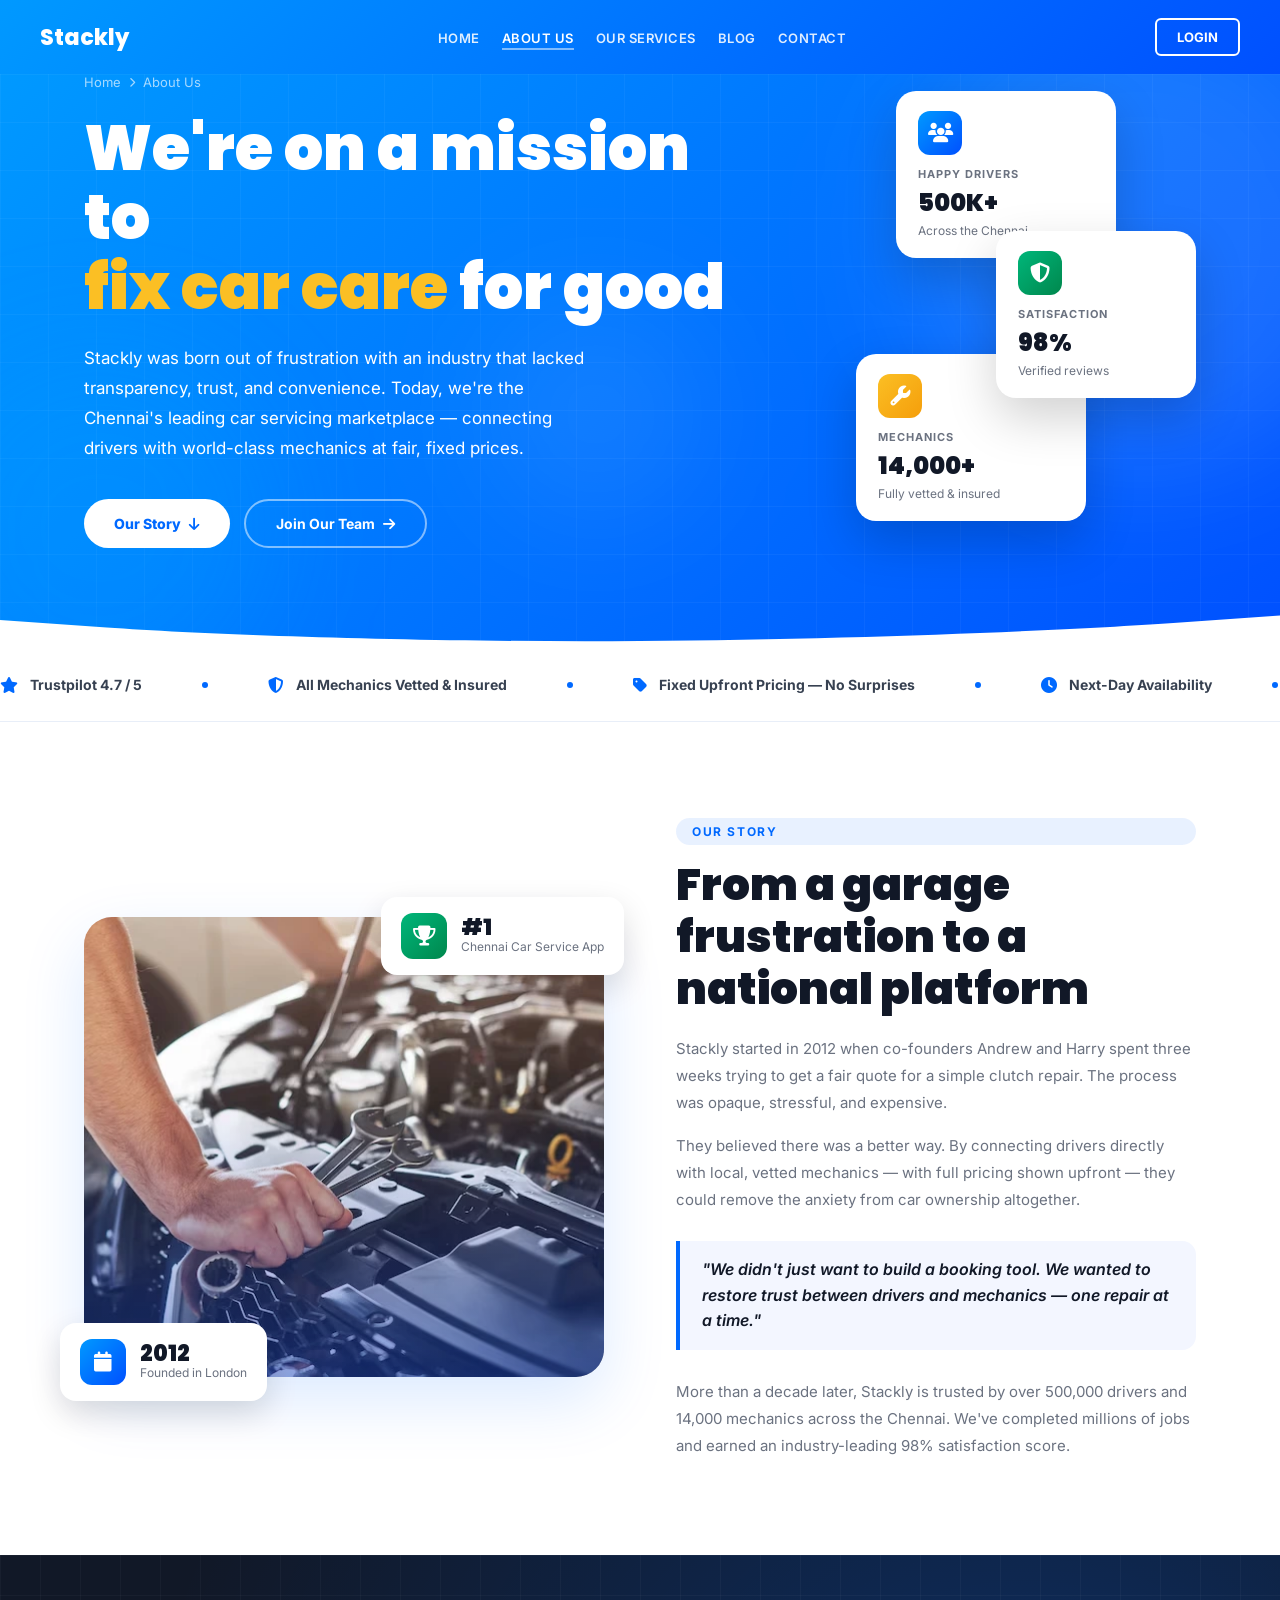
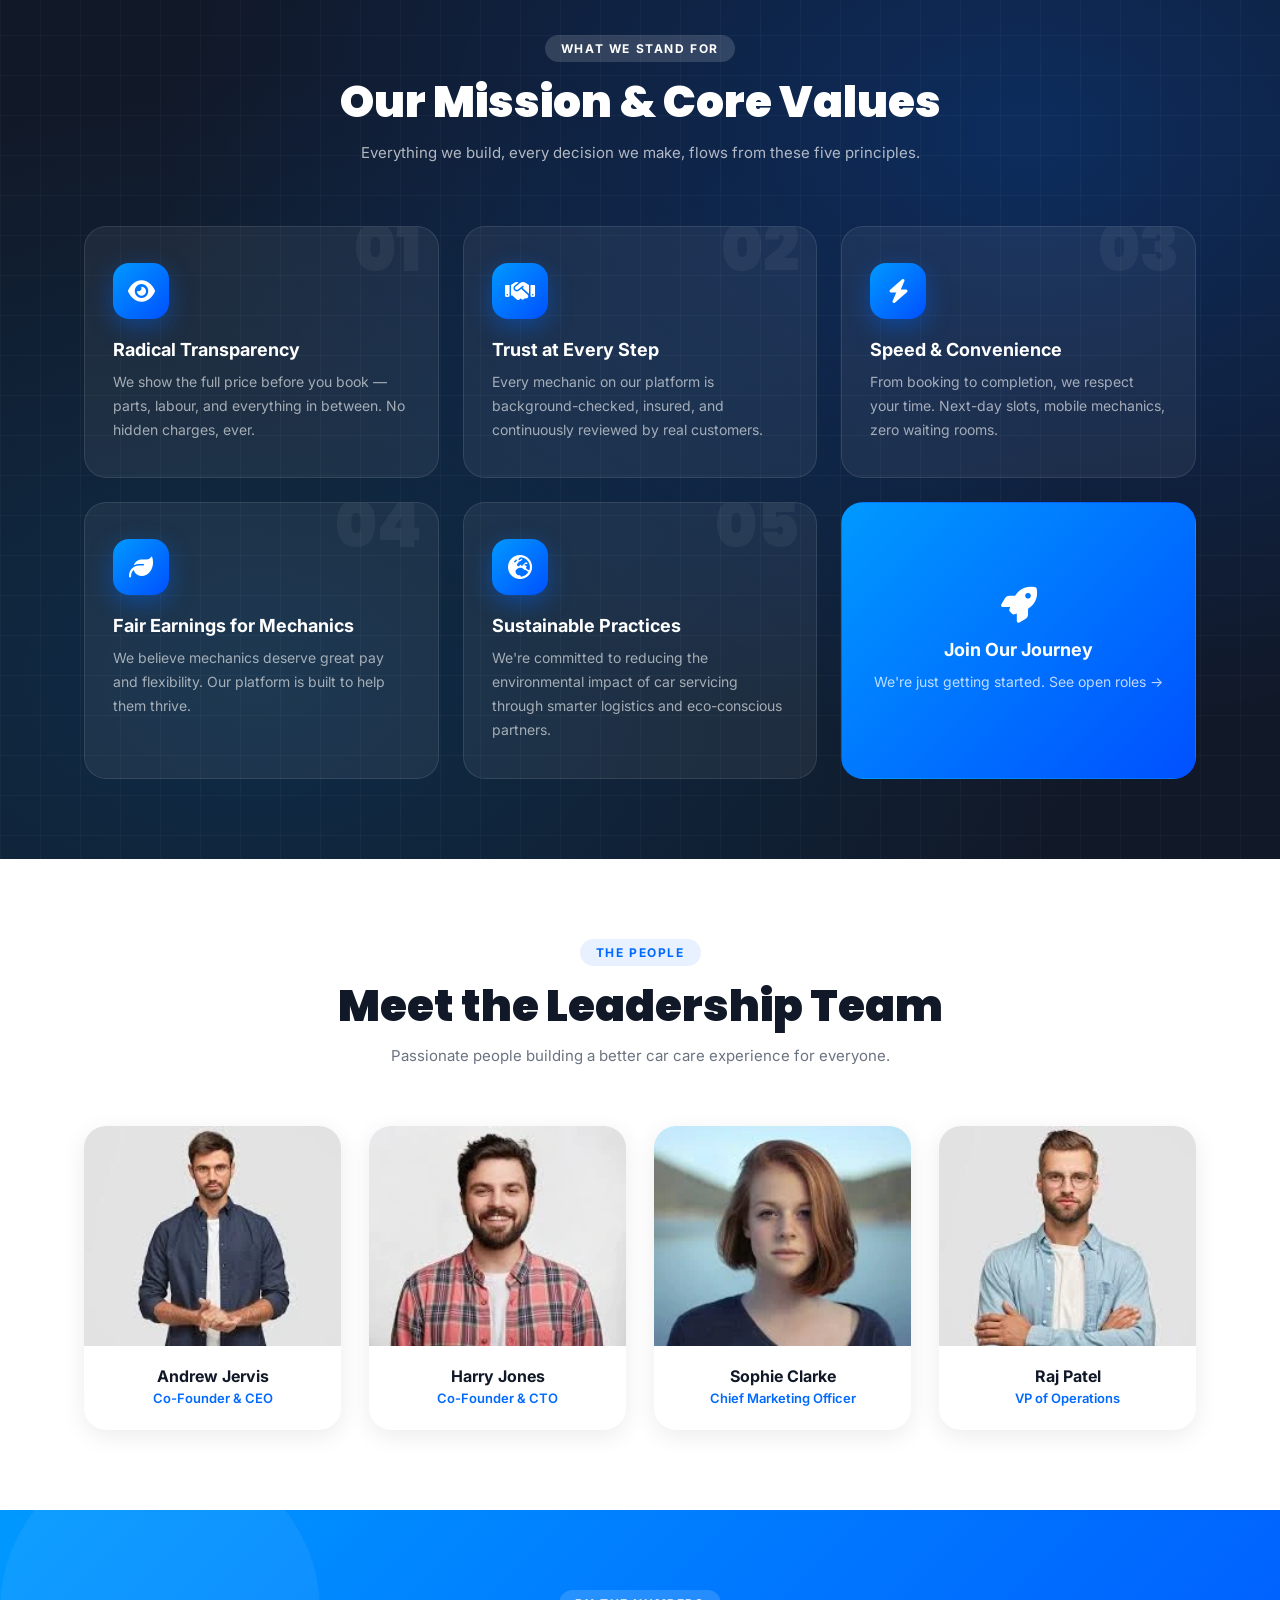
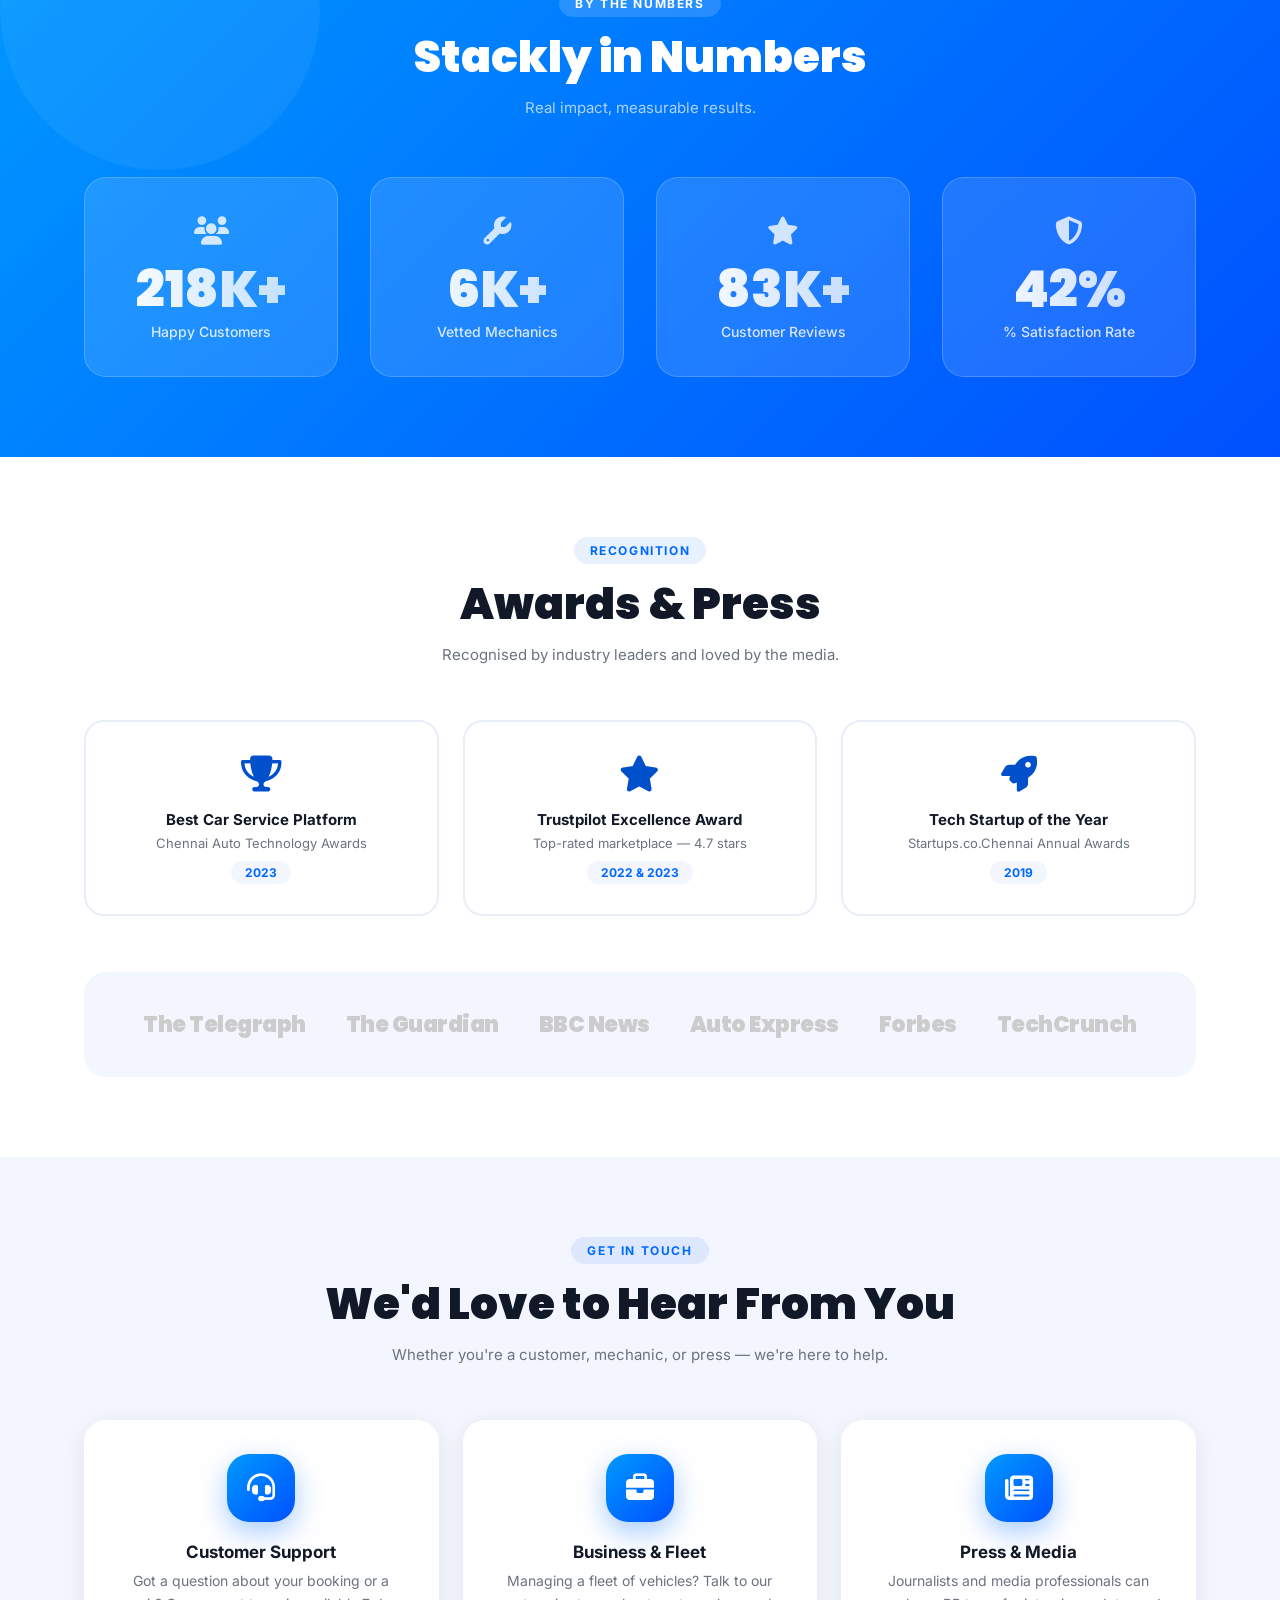
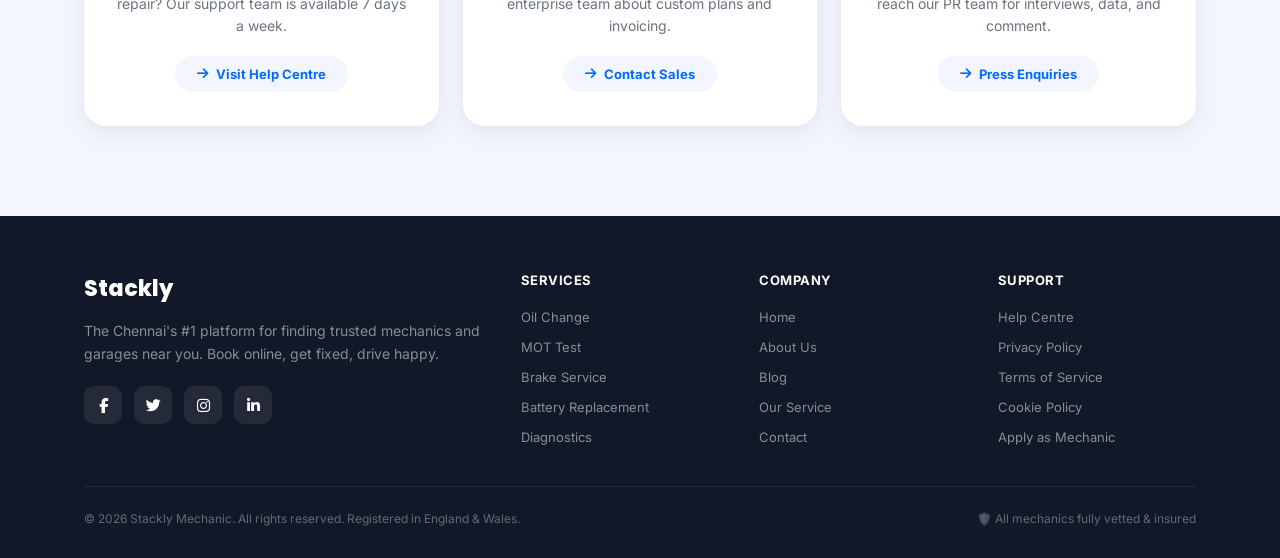
==== commit 817240eb: "subpages are completed" ====
--- a/About.html
+++ b/About.html
@@ -3,7 +3,7 @@
 <head>
     <meta charset="UTF-8">
     <meta name="viewport" content="width=device-width, initial-scale=1.0">
-    <title>About Us – ClickMechanic</title>
+    <title>About Us – Stackly</title>
     <link rel="stylesheet" href="https://cdnjs.cloudflare.com/ajax/libs/font-awesome/6.4.0/css/all.min.css">
     <link href="https://fonts.googleapis.com/css2?family=Inter:wght@400;500;600;700;800&family=Poppins:wght@700;800;900&display=swap" rel="stylesheet">
     <link rel="stylesheet" href="./about.css">
@@ -17,15 +17,13 @@
 <!-- MOBILE MENU -->
 <div class="mobile-menu" id="mobileMenu">
     <button class="mm-close" id="closeMenuBtn"><i class="fa-solid fa-xmark"></i></button>
-    <a href="index.html">Home</a>
-    <a href="about.html" class="active">About Us</a>
-    <a href="#">How It Works</a>
-    <a href="#">Our Services</a>
-    <a href="#">Blog</a>
-    <a href="#">Support</a>
+    <a href="./index.html" >Home</a>
+    <a href="./About.html" class="active">About Us</a>
+    <a href="./Service.html">Our Services</a>
+    <a href="./blog.html">Blog</a>
+    <a href="./contact.html">Contact</a>
     <hr style="border:0;border-top:1px solid #eee;">
-    <a href="#">Sign In</a>
-    <a href="#" class="mob-resume">Resume Quote</a>
+    <a href="./login.html">Login</a>
 </div>
 
 <!-- ============================================================
@@ -33,17 +31,16 @@
 ============================================================ -->
 <div class="site-header" id="siteHeader">
     <nav class="nav-inner">
-        <a href="#" class="logo">Click<span>Mechanic</span></a>
+        <a href="./404.html" class="logo">Stackly</a>
         <ul class="nav-links">
-            <li><a href="#">Home</a></li>
-            <li><a href="#" class="active">About Us</a></li>
-            <li><a href="#">How It Works</a></li>
-            <li><a href="#">Our Services <i class="fa-solid fa-chevron-down" style="font-size:9px;margin-left:2px;"></i></a></li>
-            <li><a href="#">Blog</a></li>
+            <li><a href="./index.html" >Home</a></li>
+            <li><a href="./About.html" class="active">About Us</a></li>
+            <li><a href="./Service.html">Our Services </a></li>
+            <li><a href="./blog.html">Blog</a></li>
+            <li><a href="./contact.html">Contact</a></li>
         </ul>
         <div class="nav-right">
-            <a href="#" class="btn-signin">Sign In</a>
-            <a href="#" class="btn-resume">Resume Quote</a>
+            <a href="./login.html" class="btn-resume">Login</a>
         </div>
         <button class="hamburger" id="hamburgerBtn"><i class="fa-solid fa-bars"></i></button>
     </nav>
@@ -60,15 +57,15 @@
     <div class="hero-body">
         <div class="hero-text">
             <div class="hero-crumb">
-                <a href="#">Home</a>
+                <a href="./index.html">Home</a>
                 <i class="fa-solid fa-chevron-right"></i>
                 <span>About Us</span>
             </div>
             <h1>We're on a mission to<br><em>fix car care</em> for good</h1>
-            <p>ClickMechanic was born out of frustration with an industry that lacked transparency, trust, and convenience. Today, we're the UK's leading car servicing marketplace — connecting drivers with world-class mechanics at fair, fixed prices.</p>
+            <p>Stackly was born out of frustration with an industry that lacked transparency, trust, and convenience. Today, we're the Chennai's leading car servicing marketplace — connecting drivers with world-class mechanics at fair, fixed prices.</p>
             <div class="hero-ctas">
                 <a href="#story" class="btn-primary">Our Story <i class="fa-solid fa-arrow-down"></i></a>
-                <a href="#join" class="btn-outline-w">Join Our Team <i class="fa-solid fa-arrow-right"></i></a>
+                <a href="./404.html" class="btn-outline-w">Join Our Team <i class="fa-solid fa-arrow-right"></i></a>
             </div>
         </div>
 
@@ -77,7 +74,7 @@
                 <div class="hc-icon bg-blue"><i class="fa-solid fa-users"></i></div>
                 <div class="hc-label">Happy Drivers</div>
                 <div class="hc-val">500K+</div>
-                <div class="hc-sub">Across the UK</div>
+                <div class="hc-sub">Across the Chennai</div>
             </div>
             <div class="hc hc2">
                 <div class="hc-icon bg-green"><i class="fa-solid fa-shield-halved"></i></div>
@@ -147,7 +144,7 @@
         <div class="story-inner">
             <div class="story-visual rv-l">
                 <div class="story-img-wrap">
-                    <img src="https://images.unsplash.com/photo-1625047509168-a7026f36de04?auto=format&fit=crop&q=80&w=900" alt="Mechanic working">
+                    <img src="./src/muscular-car-service-worker-repairing-vehicle_146671-19605-compressed.webp" alt="Mechanic working">
                 </div>
                 <div class="story-chip sc-left">
                     <div class="sc-icon bg-blue"><i class="fa-solid fa-calendar"></i></div>
@@ -160,7 +157,7 @@
                     <div class="sc-icon bg-green"><i class="fa-solid fa-trophy"></i></div>
                     <div>
                         <div class="sc-num">#1</div>
-                        <div class="sc-lbl">UK Car Service App</div>
+                        <div class="sc-lbl">Chennai Car Service App</div>
                     </div>
                 </div>
             </div>
@@ -169,7 +166,7 @@
                 <span class="sec-tag rv d1">Our Story</span>
                 <h2 class="sec-title rv d2">From a garage frustration to a national platform</h2>
 
-                <p class="rv d3">ClickMechanic started in 2012 when co-founders Andrew and Harry spent three weeks trying to get a fair quote for a simple clutch repair. The process was opaque, stressful, and expensive.</p>
+                <p class="rv d3">Stackly started in 2012 when co-founders Andrew and Harry spent three weeks trying to get a fair quote for a simple clutch repair. The process was opaque, stressful, and expensive.</p>
 
                 <p class="rv d3">They believed there was a better way. By connecting drivers directly with local, vetted mechanics — with full pricing shown upfront — they could remove the anxiety from car ownership altogether.</p>
 
@@ -177,7 +174,7 @@
                     "We didn't just want to build a booking tool. We wanted to restore trust between drivers and mechanics — one repair at a time."
                 </div>
 
-                <p class="rv d4">More than a decade later, ClickMechanic is trusted by over 500,000 drivers and 14,000 mechanics across the UK. We've completed millions of jobs and earned an industry-leading 98% satisfaction score.</p>
+                <p class="rv d4">More than a decade later, Stackly is trusted by over 500,000 drivers and 14,000 mechanics across the Chennai. We've completed millions of jobs and earned an industry-leading 98% satisfaction score.</p>
             </div>
         </div>
     </div>
@@ -234,75 +231,6 @@
 </section>
 
 <!-- ============================================================
-     SECTION 5 — TIMELINE
-============================================================ -->
-<section class="timeline-section">
-    <div class="container">
-        <div class="timeline-top">
-            <span class="sec-tag rv">Our Journey</span>
-            <h2 class="sec-title rv d1">Key Milestones</h2>
-            <p class="sec-sub rv d2">A decade of growth, trust, and transformation.</p>
-        </div>
-        <div class="timeline">
-            <div class="tl-item rv d1">
-                <div class="tl-content">
-                    <div class="tl-year">2012 · Founded</div>
-                    <h4>ClickMechanic Launches in London</h4>
-                    <p>Andrew &amp; Harry launch the platform after a personal frustration with the traditional garage experience.</p>
-                </div>
-                <div class="tl-dot"></div>
-                <div class="tl-spacer"></div>
-            </div>
-            <div class="tl-item rv d2">
-                <div class="tl-spacer"></div>
-                <div class="tl-dot"></div>
-                <div class="tl-content">
-                    <div class="tl-year">2014 · First 10K</div>
-                    <h4>10,000 Happy Customers Reached</h4>
-                    <p>Growth explodes beyond London — mechanics in Manchester, Birmingham, and Leeds join the platform.</p>
-                </div>
-            </div>
-            <div class="tl-item rv d3">
-                <div class="tl-content">
-                    <div class="tl-year">2016 · App Launch</div>
-                    <h4>ClickMechanic Mobile App Goes Live</h4>
-                    <p>Our iOS and Android apps launch, enabling real-time booking and mechanic tracking on the go.</p>
-                </div>
-                <div class="tl-dot"></div>
-                <div class="tl-spacer"></div>
-            </div>
-            <div class="tl-item rv d4">
-                <div class="tl-spacer"></div>
-                <div class="tl-dot"></div>
-                <div class="tl-content">
-                    <div class="tl-year">2019 · Series A</div>
-                    <h4>£12M Series A Funding Secured</h4>
-                    <p>Investment fuels expansion across the entire UK and a new enterprise fleet product for businesses.</p>
-                </div>
-            </div>
-            <div class="tl-item rv d5">
-                <div class="tl-content">
-                    <div class="tl-year">2022 · 500K Milestone</div>
-                    <h4>Half a Million Customers Served</h4>
-                    <p>We celebrate 500,000 completed jobs and launch our 12-month parts &amp; labour guarantee programme.</p>
-                </div>
-                <div class="tl-dot"></div>
-                <div class="tl-spacer"></div>
-            </div>
-            <div class="tl-item rv d6">
-                <div class="tl-spacer"></div>
-                <div class="tl-dot"></div>
-                <div class="tl-content">
-                    <div class="tl-year">2024 · Today</div>
-                    <h4>14,000 Mechanics. 192K+ Reviews.</h4>
-                    <p>The UK's #1 car servicing platform — and we're just getting started with exciting new features.</p>
-                </div>
-            </div>
-        </div>
-    </div>
-</section>
-
-<!-- ============================================================
      SECTION 6 — TEAM
 ============================================================ -->
 <section class="team-section">
@@ -315,10 +243,10 @@
         <div class="team-grid">
             <div class="team-card rv d1">
                 <div class="team-img-wrap">
-                    <img src="https://randomuser.me/api/portraits/men/45.jpg" alt="Andrew Jervis">
+                    <img src="./src/download (5)-compressed.webp" alt="Andrew Jervis">
                     <div class="team-overlay">
-                        <a href="#"><i class="fa-brands fa-linkedin-in"></i></a>
-                        <a href="#"><i class="fa-brands fa-x-twitter"></i></a>
+                        <a href="./404.html"><i class="fa-brands fa-linkedin-in"></i></a>
+                        <a href="./404.html"><i class="fa-brands fa-twitter"></i></a>
                     </div>
                 </div>
                 <div class="team-info">
@@ -328,10 +256,10 @@
             </div>
             <div class="team-card rv d2">
                 <div class="team-img-wrap">
-                    <img src="https://randomuser.me/api/portraits/men/22.jpg" alt="Harry Jones">
+                    <img src="./src/download (4)-compressed.webp" alt="Harry Jones">
                     <div class="team-overlay">
-                        <a href="#"><i class="fa-brands fa-linkedin-in"></i></a>
-                        <a href="#"><i class="fa-brands fa-x-twitter"></i></a>
+                        <a href="./404.html"><i class="fa-brands fa-linkedin-in"></i></a>
+                        <a href="./404.html"><i class="fa-brands fa-twitter"></i></a>
                     </div>
                 </div>
                 <div class="team-info">
@@ -341,10 +269,10 @@
             </div>
             <div class="team-card rv d3">
                 <div class="team-img-wrap">
-                    <img src="https://randomuser.me/api/portraits/women/33.jpg" alt="Sophie Clarke">
+                    <img src="./src/download (3)-compressed.webp" alt="Sophie Clarke">
                     <div class="team-overlay">
-                        <a href="#"><i class="fa-brands fa-linkedin-in"></i></a>
-                        <a href="#"><i class="fa-brands fa-x-twitter"></i></a>
+                        <a href="./404.html"><i class="fa-brands fa-linkedin-in"></i></a>
+                        <a href="./404.html"><i class="fa-brands fa-twitter"></i></a>
                     </div>
                 </div>
                 <div class="team-info">
@@ -354,10 +282,10 @@
             </div>
             <div class="team-card rv d4">
                 <div class="team-img-wrap">
-                    <img src="https://randomuser.me/api/portraits/men/67.jpg" alt="Raj Patel">
+                    <img src="./src/download (2)-compressed.webp" alt="Raj Patel">
                     <div class="team-overlay">
-                        <a href="#"><i class="fa-brands fa-linkedin-in"></i></a>
-                        <a href="#"><i class="fa-brands fa-x-twitter"></i></a>
+                        <a href="./404.html"><i class="fa-brands fa-linkedin-in"></i></a>
+                        <a href="./404.html"><i class="fa-brands fa-twitter"></i></a>
                     </div>
                 </div>
                 <div class="team-info">
@@ -376,7 +304,7 @@
     <div class="container stats-inner">
         <div class="stats-top">
             <span class="sec-tag inv rv">By the Numbers</span>
-            <h2 class="sec-title inv rv d1">ClickMechanic in Numbers</h2>
+            <h2 class="sec-title inv rv d1">Stackly in Numbers</h2>
             <p class="sec-sub inv rv d2">Real impact, measurable results.</p>
         </div>
         <div class="stats-grid">
@@ -416,21 +344,21 @@
         </div>
         <div class="awards-grid">
             <div class="award-card rv d1">
-                <div class="award-icon">🏆</div>
+                <div class="award-icon"><i class="fa-solid fa-trophy"></i></div>
                 <h4>Best Car Service Platform</h4>
-                <p>UK Auto Technology Awards</p>
+                <p>Chennai Auto Technology Awards</p>
                 <span class="award-year">2023</span>
             </div>
             <div class="award-card rv d2">
-                <div class="award-icon">⭐</div>
+                <div class="award-icon"><i class="fa-solid fa-star"></i>    </div>
                 <h4>Trustpilot Excellence Award</h4>
                 <p>Top-rated marketplace — 4.7 stars</p>
                 <span class="award-year">2022 &amp; 2023</span>
             </div>
             <div class="award-card rv d3">
-                <div class="award-icon">🚀</div>
+                <div class="award-icon"><i class="fa-solid fa-rocket"></i></div>
                 <h4>Tech Startup of the Year</h4>
-                <p>Startups.co.uk Annual Awards</p>
+                <p>Startups.co.Chennai Annual Awards</p>
                 <span class="award-year">2019</span>
             </div>
         </div>
@@ -445,67 +373,9 @@
     </div>
 </section>
 
-<!-- ============================================================
-     SECTION 9 — MECHANIC CTA / JOIN
-============================================================ -->
-<section class="cta-section" id="join">
-    <div class="container">
-        <div class="cta-inner">
-            <div class="cta-text">
-                <span class="sec-tag rv">For Mechanics</span>
-                <h2 class="sec-title rv d1">Become a ClickMechanic</h2>
-                <p class="sec-sub rv d2">Join 14,000+ independent mechanics already earning more, working flexibly, and growing their reputation on our platform.</p>
-                <div class="cta-features">
-                    <div class="cta-feat rv d3">
-                        <i class="fa-solid fa-pound-sign"></i>
-                        <span>Earn up to £800+ per week — on your schedule</span>
-                    </div>
-                    <div class="cta-feat rv d4">
-                        <i class="fa-solid fa-calendar-check"></i>
-                        <span>Set your own hours and availability</span>
-                    </div>
-                    <div class="cta-feat rv d5">
-                        <i class="fa-solid fa-chart-line"></i>
-                        <span>Grow your reputation with verified reviews</span>
-                    </div>
-                    <div class="cta-feat rv d6">
-                        <i class="fa-solid fa-headset"></i>
-                        <span>24/7 mechanic support from our team</span>
-                    </div>
-                </div>
-            </div>
-
-            <div class="cta-form-card rv-r">
-                <h3>Apply in 2 Minutes</h3>
-                <div class="form-field">
-                    <input type="text" placeholder="Full Name">
-                </div>
-                <div class="form-field">
-                    <input type="email" placeholder="Email Address">
-                </div>
-                <div class="form-field">
-                    <input type="tel" placeholder="Phone Number">
-                </div>
-                <div class="form-field">
-                    <select>
-                        <option value="" disabled selected>Years of Experience</option>
-                        <option>1–2 years</option>
-                        <option>3–5 years</option>
-                        <option>6–10 years</option>
-                        <option>10+ years</option>
-                    </select>
-                </div>
-                <div class="form-field">
-                    <input type="text" placeholder="Your Postcode">
-                </div>
-                <button class="form-submit">Apply Now – It's Free <i class="fa-solid fa-arrow-right" style="margin-left:6px;"></i></button>
-            </div>
-        </div>
-    </div>
-</section>
-
-<!-- ============================================================
-     SECTION 10 — CONTACT
+
+<!-- ============================================================
+     SECTION 9— CONTACT
 ============================================================ -->
 <section class="contact-section">
     <div class="container">
@@ -519,19 +389,19 @@
                 <div class="cc-icon"><i class="fa-solid fa-headset"></i></div>
                 <h4>Customer Support</h4>
                 <p>Got a question about your booking or a repair? Our support team is available 7 days a week.</p>
-                <a href="#" class="cc-btn"><i class="fa-solid fa-arrow-right"></i> Visit Help Centre</a>
+                <a href="./contact.html" class="cc-btn"><i class="fa-solid fa-arrow-right"></i> Visit Help Centre</a>
             </div>
             <div class="contact-card rv d2">
                 <div class="cc-icon"><i class="fa-solid fa-briefcase"></i></div>
                 <h4>Business &amp; Fleet</h4>
                 <p>Managing a fleet of vehicles? Talk to our enterprise team about custom plans and invoicing.</p>
-                <a href="#" class="cc-btn"><i class="fa-solid fa-arrow-right"></i> Contact Sales</a>
+                <a href="./404.html" class="cc-btn"><i class="fa-solid fa-arrow-right"></i> Contact Sales</a>
             </div>
             <div class="contact-card rv d3">
                 <div class="cc-icon"><i class="fa-solid fa-newspaper"></i></div>
                 <h4>Press &amp; Media</h4>
                 <p>Journalists and media professionals can reach our PR team for interviews, data, and comment.</p>
-                <a href="#" class="cc-btn"><i class="fa-solid fa-arrow-right"></i> Press Enquiries</a>
+                <a href="./404.html" class="cc-btn"><i class="fa-solid fa-arrow-right"></i> Press Enquiries</a>
             </div>
         </div>
     </div>
@@ -544,55 +414,52 @@
         <div class="container">
             <div class="footer-grid">
                 <div>
-                    <a href="#" class="footer-logo">Click<span>Mechanic</span></a>
-                    <p class="footer-desc">The UK's #1 platform for finding trusted mechanics and garages near you. Book
+ <a href="./index.html" class="footer-logo">Stackly</a>                    <p class="footer-desc">The Chennai's #1 platform for finding trusted mechanics and garages near you. Book
                         online, get fixed, drive happy.</p>
                     <div class="footer-socials">
-                        <a href="#" class="social-btn"><i class="fa-brands fa-facebook-f"></i></a>
-                        <a href="#" class="social-btn"><i class="fa-brands fa-x-twitter"></i></a>
-                        <a href="#" class="social-btn"><i class="fa-brands fa-instagram"></i></a>
-                        <a href="#" class="social-btn"><i class="fa-brands fa-linkedin-in"></i></a>
+                        <a href="./404.html" class="social-btn"><i class="fa-brands fa-facebook-f"></i></a>
+                        <a href="./404.html" class="social-btn"><i class="fa-brands fa-twitter"></i></a>
+                        <a href="./404.html" class="social-btn"><i class="fa-brands fa-instagram"></i></a>
+                        <a href="./404.html" class="social-btn"><i class="fa-brands fa-linkedin-in"></i></a>
                     </div>
                 </div>
                 <div class="footer-col">
                     <h5>Services</h5>
                     <ul>
-                        <li><a href="#">Oil Change</a></li>
-                        <li><a href="#">MOT Test</a></li>
-                        <li><a href="#">Brake Service</a></li>
-                        <li><a href="#">Battery Replacement</a></li>
-                        <li><a href="#">Diagnostics</a></li>
+                        <li><a href="./404.html">Oil Change</a></li>
+                        <li><a href="./404.html">MOT Test</a></li>
+                        <li><a href="./404.html">Brake Service</a></li>
+                        <li><a href="./404.html">Battery Replacement</a></li>
+                        <li><a href="./404.html">Diagnostics</a></li>
                     </ul>
                 </div>
                 <div class="footer-col">
                     <h5>Company</h5>
                     <ul>
-                        <li><a href="#">Home</a></li>
-                        <li><a href="#">About Us</a></li>
-                        <li><a href="#">Blog</a></li>
-                        <li><a href="#">Careers</a></li>
-                        <li><a href="#">Press</a></li>
-                        <li><a href="#">Contact</a></li>
+                        <li><a href="./index.html">Home</a></li>
+                        <li><a href="./About.html">About Us</a></li>
+                        <li><a href="./blog.html">Blog</a></li>
+                        <li><a href="./Service.html">Our Service</a></li>
+                        <li><a href="./contact.html">Contact</a></li>
                     </ul>
                 </div>
                 <div class="footer-col">
                     <h5>Support</h5>
                     <ul>
-                        <li><a href="#">Help Centre</a></li>
-                        <li><a href="#">Privacy Policy</a></li>
-                        <li><a href="#">Terms of Service</a></li>
-                        <li><a href="#">Cookie Policy</a></li>
-                        <li><a href="#">Apply as Mechanic</a></li>
+                        <li><a href="./contact.html">Help Centre</a></li>
+                        <li><a href="./404.html">Privacy Policy</a></li>
+                        <li><a href="./404.html">Terms of Service</a></li>
+                        <li><a href="./404.html">Cookie Policy</a></li>
+                        <li><a href="./404.html">Apply as Mechanic</a></li>
                     </ul>
                 </div>
             </div>
             <div class="footer-bottom">
-                <p>© 2024 ClickMechanic. All rights reserved. Registered in England & Wales.</p>
+                <p>© 2026 Stackly Mechanic. All rights reserved. Registered in England & Wales.</p>
                 <p>🛡️ All mechanics fully vetted & insured</p>
             </div>
         </div>
     </footer>
-
 <!-- ============================================================
      JAVASCRIPT
 ============================================================ -->
--- a/about.css
+++ b/about.css
@@ -233,63 +233,66 @@
 
 /* ============================================================
            SCROLL REVEAL SYSTEM
-        ============================================================ */
-.rv {
+  /* ==========================================================================
+   SCROLL REVEAL INITIAL STATES (Prevents visual flash on load)
+   ========================================================================== */
+.rv, .rv-l, .rv-r, .rv-s {
     opacity: 0;
-    transform: translateY(40px);
-    transition: opacity .75s ease, transform .75s ease;
-}
-
-.rv-l {
-    opacity: 0;
-    transform: translateX(-52px);
-    transition: opacity .75s ease, transform .75s ease;
-}
-
-.rv-r {
-    opacity: 0;
-    transform: translateX(52px);
-    transition: opacity .75s ease, transform .75s ease;
-}
-
-.rv-s {
-    opacity: 0;
-    transform: scale(.87);
-    transition: opacity .65s ease, transform .65s ease;
-}
-
-.rv.on,
-.rv-l.on,
-.rv-r.on,
+    animation-fill-mode: forwards !important;
+}
+
+/* ==========================================================================
+   SCROLL REVEAL ACTIVATION (Triggers via JS .on class)
+   ========================================================================== */
+.rv.on {
+    animation: fadeIn 0.75s ease forwards;
+}
+
+.rv-l.on {
+    animation: slideRight 0.75s cubic-bezier(0.25, 1, 0.5, 1) forwards;
+}
+
+.rv-r.on {
+    animation: slideLeft 0.75s cubic-bezier(0.25, 1, 0.5, 1) forwards;
+}
+
 .rv-s.on {
-    opacity: 1;
-    transform: none;
-}
-
-.d1 {
-    transition-delay: .1s
-}
-
-.d2 {
-    transition-delay: .2s
-}
-
-.d3 {
-    transition-delay: .3s
-}
-
-.d4 {
-    transition-delay: .4s
-}
-
-.d5 {
-    transition-delay: .5s
-}
-
-.d6 {
-    transition-delay: .6s
-}
-
+    animation: fadeUp 0.65s cubic-bezier(0.25, 1, 0.5, 1) forwards; 
+    /* FIXED: Size lock option. No scale() applied so your card dimensions won't shrink/grow */
+}
+
+/* ==========================================================================
+   HARDKEYED KEYFRAME ANIMATIONS (Bypasses parent style overrides)
+   ========================================================================== */
+@keyframes fadeIn {
+    from { opacity: 0; }
+    to   { opacity: 1; }
+}
+
+@keyframes fadeUp {
+    from { opacity: 0; transform: translateY(40px); }
+    to   { opacity: 1; transform: translateY(0); }
+}
+
+@keyframes slideRight {
+    from { opacity: 0; transform: translateX(-52px); }
+    to   { opacity: 1; transform: translateX(0); }
+}
+
+@keyframes slideLeft {
+    from { opacity: 0; transform: translateX(52px); }
+    to   { opacity: 1; transform: translateX(0); }
+}
+
+/* ==========================================================================
+   STAGGERED DELAY ARRAYS
+   ========================================================================== */
+.d1 { animation-delay: 0.1s !important; }
+.d2 { animation-delay: 0.2s !important; }
+.d3 { animation-delay: 0.3s !important; }
+.d4 { animation-delay: 0.4s !important; }
+.d5 { animation-delay: 0.5s !important; }
+.d6 { animation-delay: 0.6s !important; }
 /* ============================================================
            LAYOUT UTILS
         ============================================================ */
@@ -1373,6 +1376,7 @@
 .award-icon {
     font-size: 36px;
     margin-bottom: 14px;
+    color: var(--blue-dark);
 }
 
 .award-card h4 {
--- a/style.css
+++ b/style.css
@@ -1,6 +1,4 @@
-    /* ============================================================
-    RESET & CSS VARIABLES
-    ============================================================ */
+
     *,
 *::before,
 *::after {
@@ -41,145 +39,145 @@
     /* ============================================================
     ANIMATION KEYFRAMES
     ============================================================ */
-    @keyframes fadeUp {
-        from {
-            opacity: 0;
-            transform: translateY(40px);
-        }
-
-        to {
-            opacity: 1;
-            transform: translateY(0);
-        }
-    }
-
-    @keyframes fadeIn {
-        from {
-            opacity: 0;
-        }
-
-        to {
-            opacity: 1;
-        }
-    }
-
-    @keyframes slideLeft {
-        from {
-            opacity: 0;
-            transform: translateX(60px);
-        }
-
-        to {
-            opacity: 1;
-            transform: translateX(0);
-        }
-    }
-
-    @keyframes slideRight {
-        from {
-            opacity: 0;
-            transform: translateX(-60px);
-        }
-
-        to {
-            opacity: 1;
-            transform: translateX(0);
-        }
-    }
-
-    @keyframes scaleIn {
-        from {
-            opacity: 0;
-            transform: scale(0.85);
-        }
-
-        to {
-            opacity: 1;
-            transform: scale(1);
-        }
-    }
-
-    @keyframes float {
-
-        0%,
-        100% {
-            transform: translateY(0px);
-        }
-
-        50% {
-            transform: translateY(-12px);
-        }
-    }
-
-    @keyframes spin {
-        from {
-            transform: rotate(0deg);
-        }
-
-        to {
-            transform: rotate(360deg);
-        }
-    }
-
-    @keyframes pulse {
-
-        0%,
-        100% {
-            box-shadow: 0 0 0 0 rgba(0, 105, 255, 0.4);
-        }
-
-        50% {
-            box-shadow: 0 0 0 14px rgba(0, 105, 255, 0);
-        }
-    }
-
-    @keyframes countUp {
-        from {
-            opacity: 0;
-            transform: translateY(20px);
-        }
-
-        to {
-            opacity: 1;
-            transform: translateY(0);
-        }
-    }
-
-    @keyframes shimmer {
-        0% {
-            background-position: -200% center;
-        }
-
-        100% {
-            background-position: 200% center;
-        }
-    }
-
-    @keyframes badgePop {
-        0% {
-            transform: scale(0) rotate(-10deg);
-            opacity: 0;
-        }
-
-        70% {
-            transform: scale(1.1) rotate(2deg);
-        }
-
-        100% {
-            transform: scale(1) rotate(0deg);
-            opacity: 1;
-        }
-    }
-
-    @keyframes rotateDash {
-        from {
-            transform: rotate(0deg);
-        }
-
-        to {
-            transform: rotate(360deg);
-        }
-    }
+        @keyframes fadeUp {
+            from {
+                opacity: 0;
+                transform: translateY(40px);
+            }
+
+            to {
+                opacity: 1;
+                transform: translateY(0);
+            }
+        }
+
+        @keyframes fadeIn {
+            from {
+                opacity: 0;
+            }
+
+            to {
+                opacity: 1;
+            }
+        }
+
+        @keyframes slideLeft {
+            from {
+                opacity: 0;
+                transform: translateX(60px);
+            }
+
+            to {
+                opacity: 1;
+                transform: translateX(0);
+            }
+        }
+
+        @keyframes slideRight {
+            from {
+                opacity: 0;
+                transform: translateX(-60px);
+            }
+
+            to {
+                opacity: 1;
+                transform: translateX(0);
+            }
+        }
+
+        @keyframes scaleIn {
+            from {
+                opacity: 0;
+                transform: scale(0.85);
+            }
+
+            to {
+                opacity: 1;
+                transform: scale(1);
+            }
+        }
+
+        @keyframes float {
+
+            0%,
+            100% {
+                transform: translateY(0px);
+            }
+
+            50% {
+                transform: translateY(-12px);
+            }
+        }
+
+        @keyframes spin {
+            from {
+                transform: rotate(0deg);
+            }
+
+            to {
+                transform: rotate(360deg);
+            }
+        }
+
+        @keyframes pulse {
+
+            0%,
+            100% {
+                box-shadow: 0 0 0 0 rgba(0, 105, 255, 0.4);
+            }
+
+            50% {
+                box-shadow: 0 0 0 14px rgba(0, 105, 255, 0);
+            }
+        }
+
+        @keyframes countUp {
+            from {
+                opacity: 0;
+                transform: translateY(20px);
+            }
+
+            to {
+                opacity: 1;
+                transform: translateY(0);
+            }
+        }
+
+        @keyframes shimmer {
+            0% {
+                background-position: -200% center;
+            }
+
+            100% {
+                background-position: 200% center;
+            }
+        }
+
+        @keyframes badgePop {
+            0% {
+                transform: scale(0) rotate(-10deg);
+                opacity: 0;
+            }
+
+            70% {
+                transform: scale(1.1) rotate(2deg);
+            }
+
+            100% {
+                transform: scale(1) rotate(0deg);
+                opacity: 1;
+            }
+        }
+
+        @keyframes rotateDash {
+            from {
+                transform: rotate(0deg);
+            }
+
+            to {
+                transform: rotate(360deg);
+            }
+        }
 
     /* Scroll-reveal base */
     .reveal {
@@ -879,6 +877,9 @@
         grid-template-columns: repeat(3, 1fr);
         gap: 24px;
     }
+     .services-grid a,h3,p{
+        text-decoration: none;
+    }
 
     .service-card {
         background: #fff;
@@ -936,6 +937,7 @@
         font-size: 17px;
         font-weight: 700;
         margin-bottom: 8px;
+        color: black;
     }
 
     .service-card p {
@@ -1211,7 +1213,9 @@
         gap: 28px;
         align-items: stretch;
     }
-
+    .pricing-card a{
+        text-decoration: none;
+    }
     .pricing-card {
         border-radius: 24px;
         padding: 36px 30px;
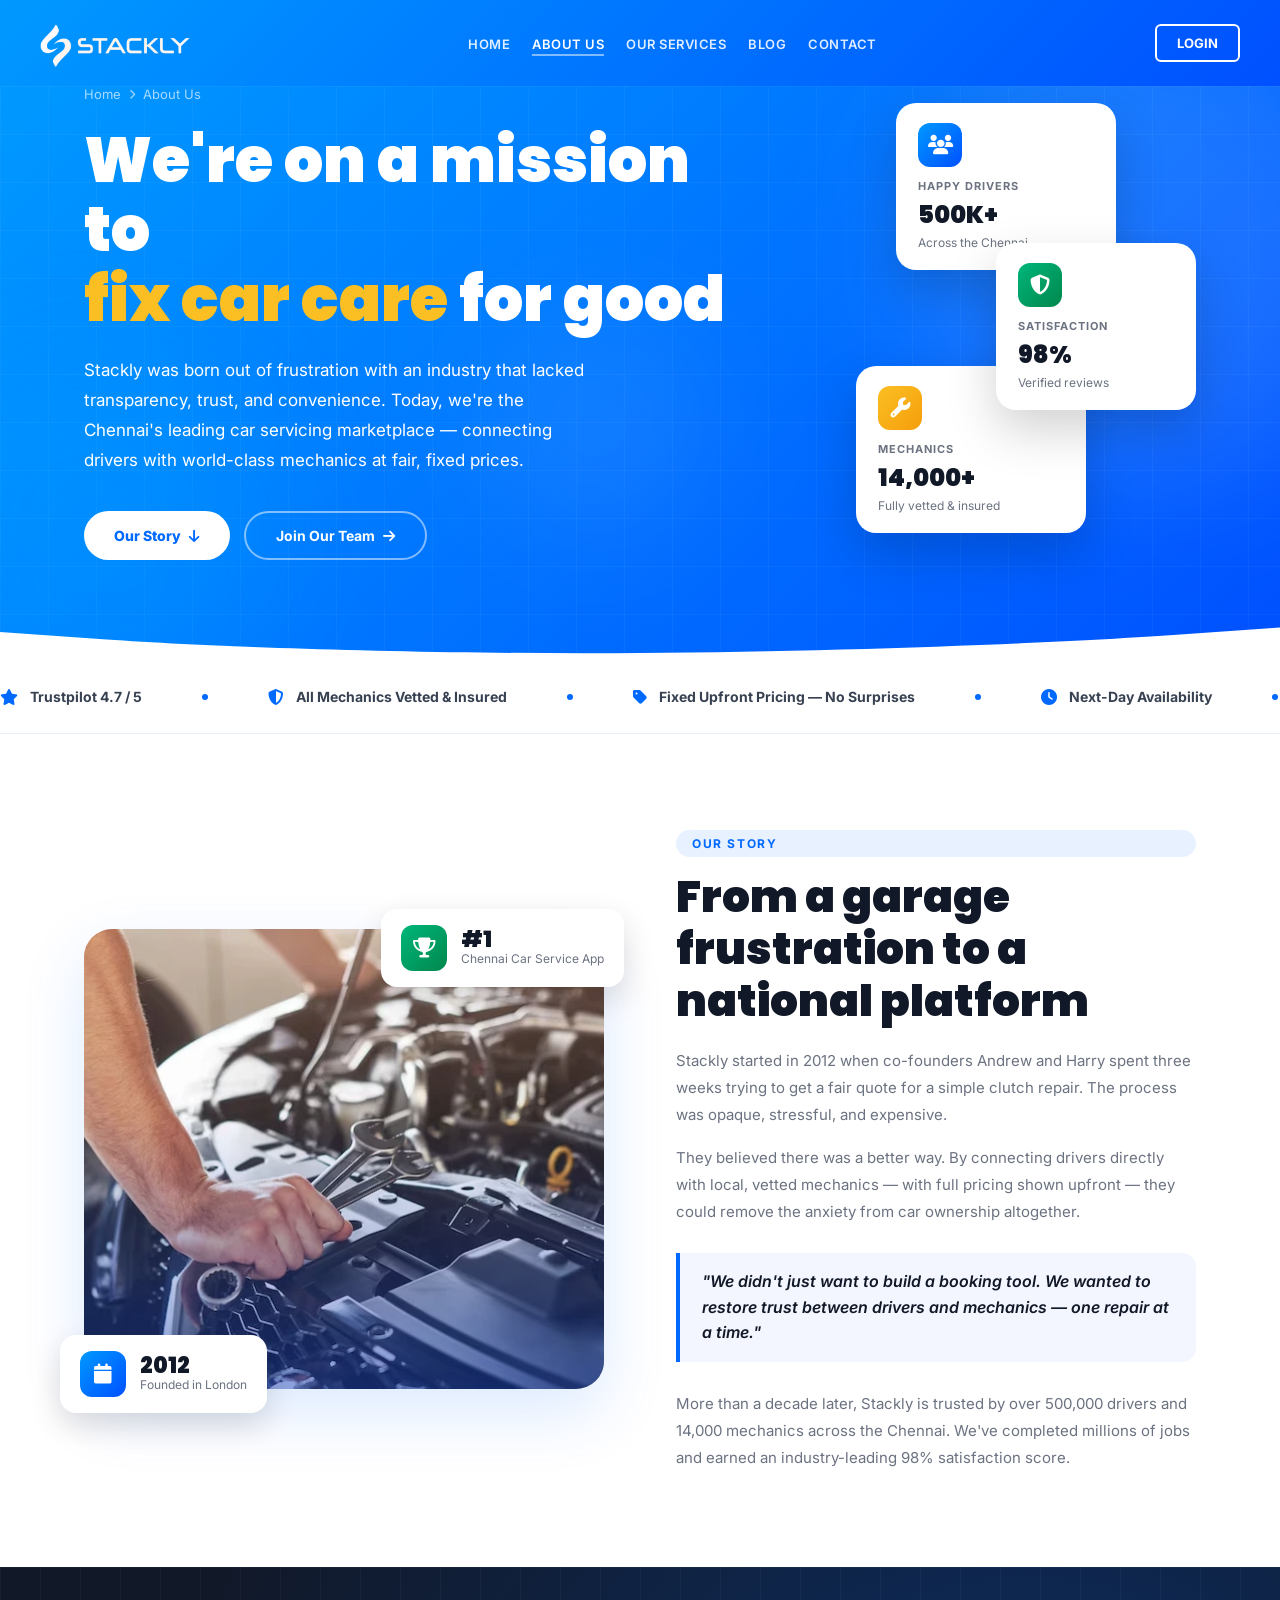
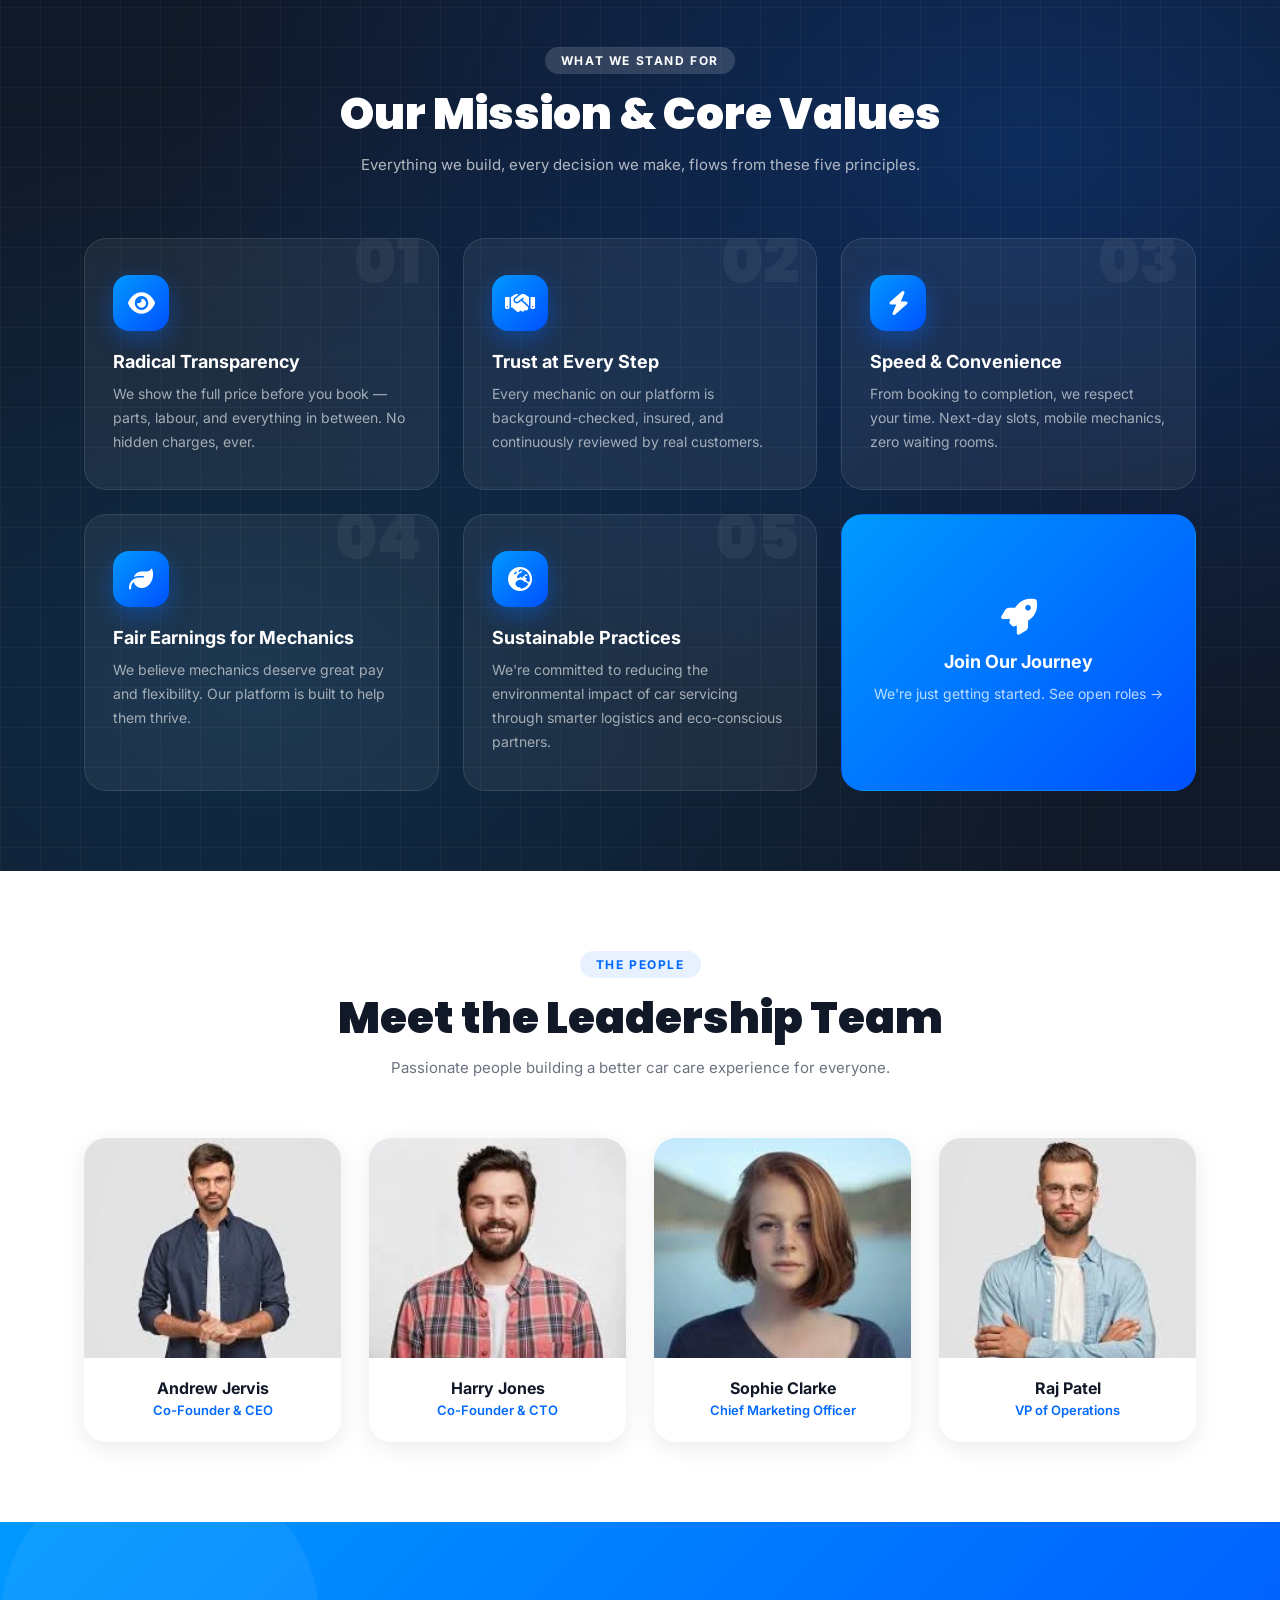
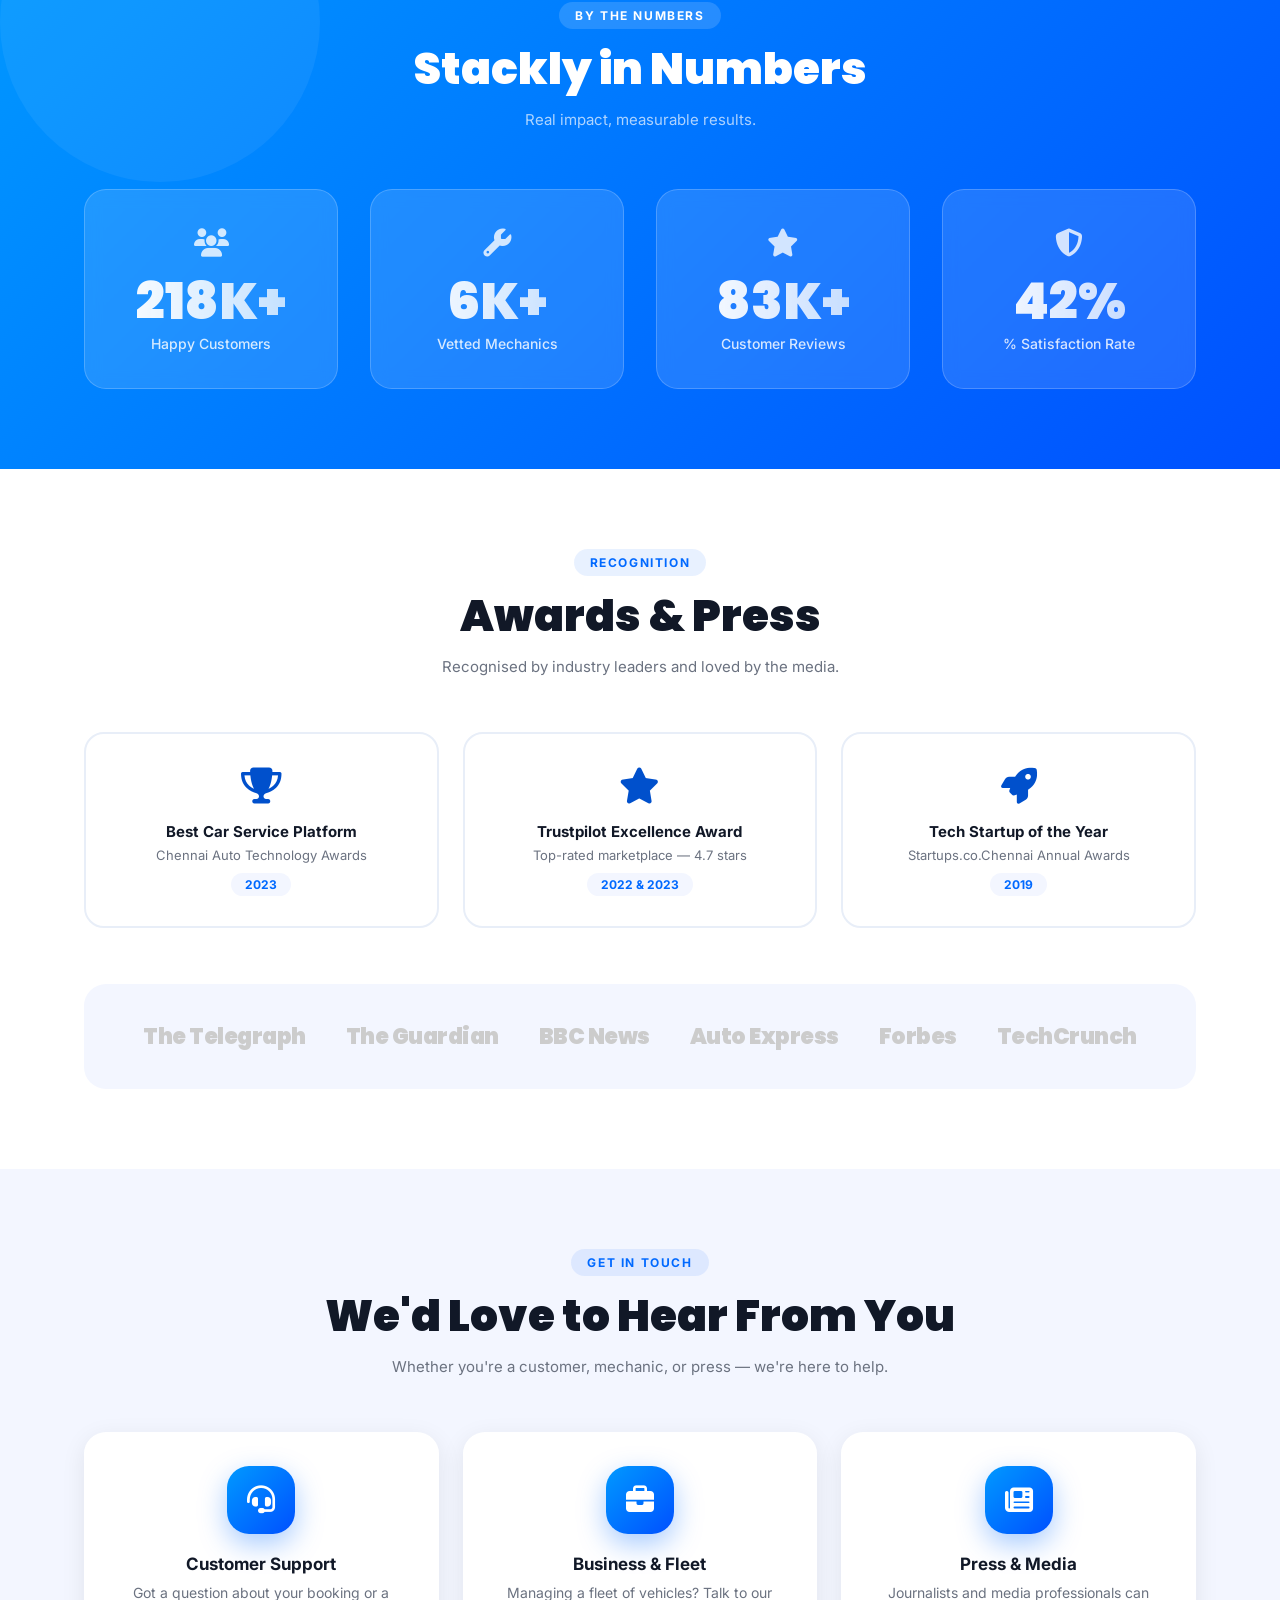
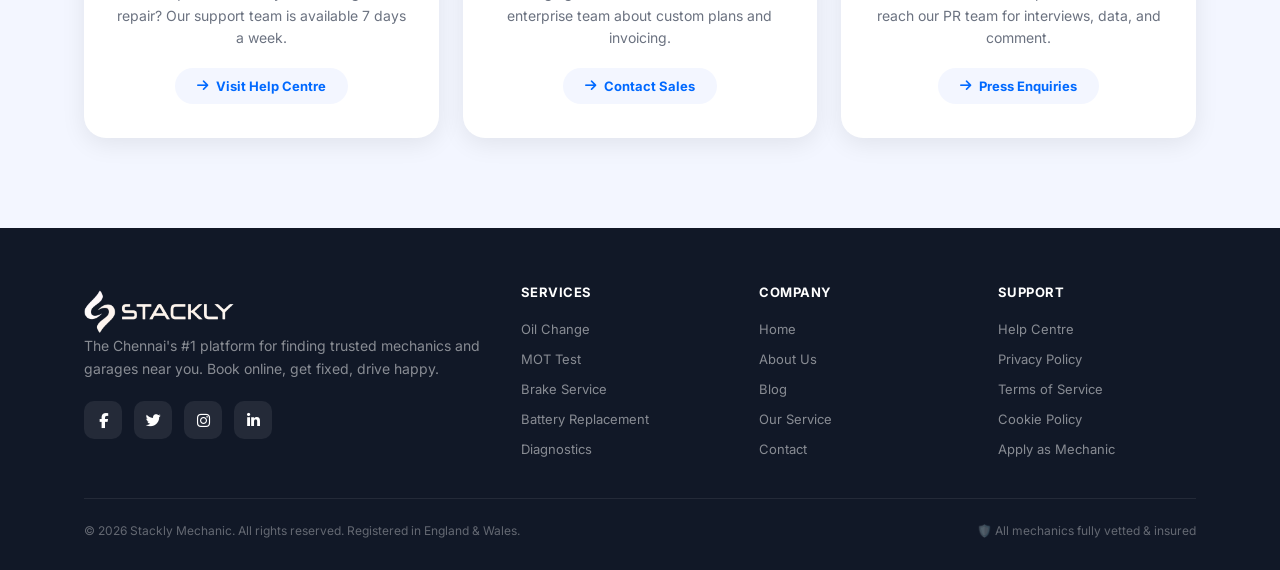
==== commit 916797b8: "all pages are completed" ====
--- a/About.html
+++ b/About.html
@@ -31,7 +31,9 @@
 ============================================================ -->
 <div class="site-header" id="siteHeader">
     <nav class="nav-inner">
-        <a href="./404.html" class="logo">Stackly</a>
+      <div class="logo-container">
+            <a href="./404.html" class="logo"><img src="./src/Untitled design-compressed (1).webp" alt=""></a>
+        </div>
         <ul class="nav-links">
             <li><a href="./index.html" >Home</a></li>
             <li><a href="./About.html" class="active">About Us</a></li>
@@ -414,7 +416,10 @@
         <div class="container">
             <div class="footer-grid">
                 <div>
- <a href="./index.html" class="footer-logo">Stackly</a>                    <p class="footer-desc">The Chennai's #1 platform for finding trusted mechanics and garages near you. Book
+ <div class="logo-container">
+            <a href="./404.html" class="logo"><img src="./src/Untitled design-compressed (1).webp" alt=""></a>
+        </div>   
+                        <p class="footer-desc">The Chennai's #1 platform for finding trusted mechanics and garages near you. Book
                         online, get fixed, drive happy.</p>
                     <div class="footer-socials">
                         <a href="./404.html" class="social-btn"><i class="fa-brands fa-facebook-f"></i></a>
--- a/style.css
+++ b/style.css
@@ -2093,4 +2093,13 @@
         .phone-screen {
             height: 260px;
         }
-    }+    }
+.logo-container{
+    width: 150px;
+    height: 50px;
+}
+.logo-container img{
+    width: 100%;
+    height: 100%;
+        object-fit: cover;
+}
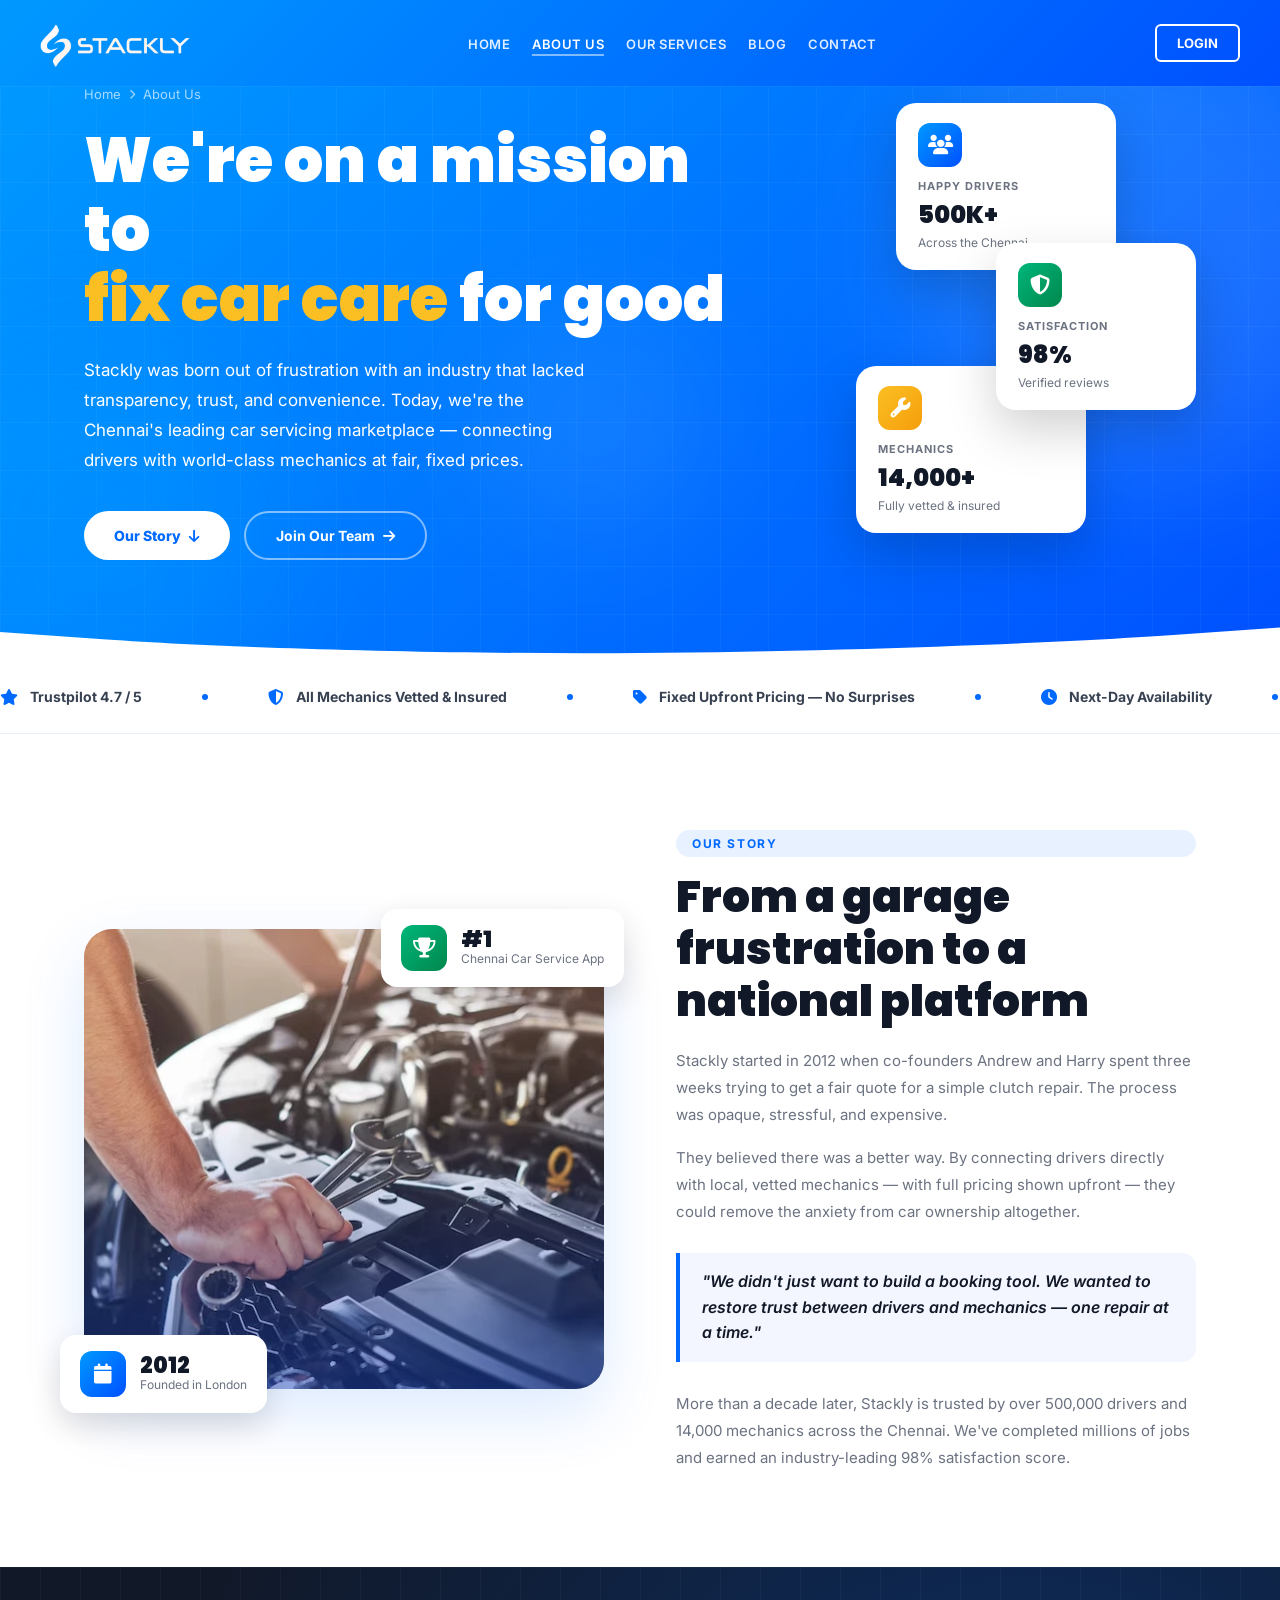
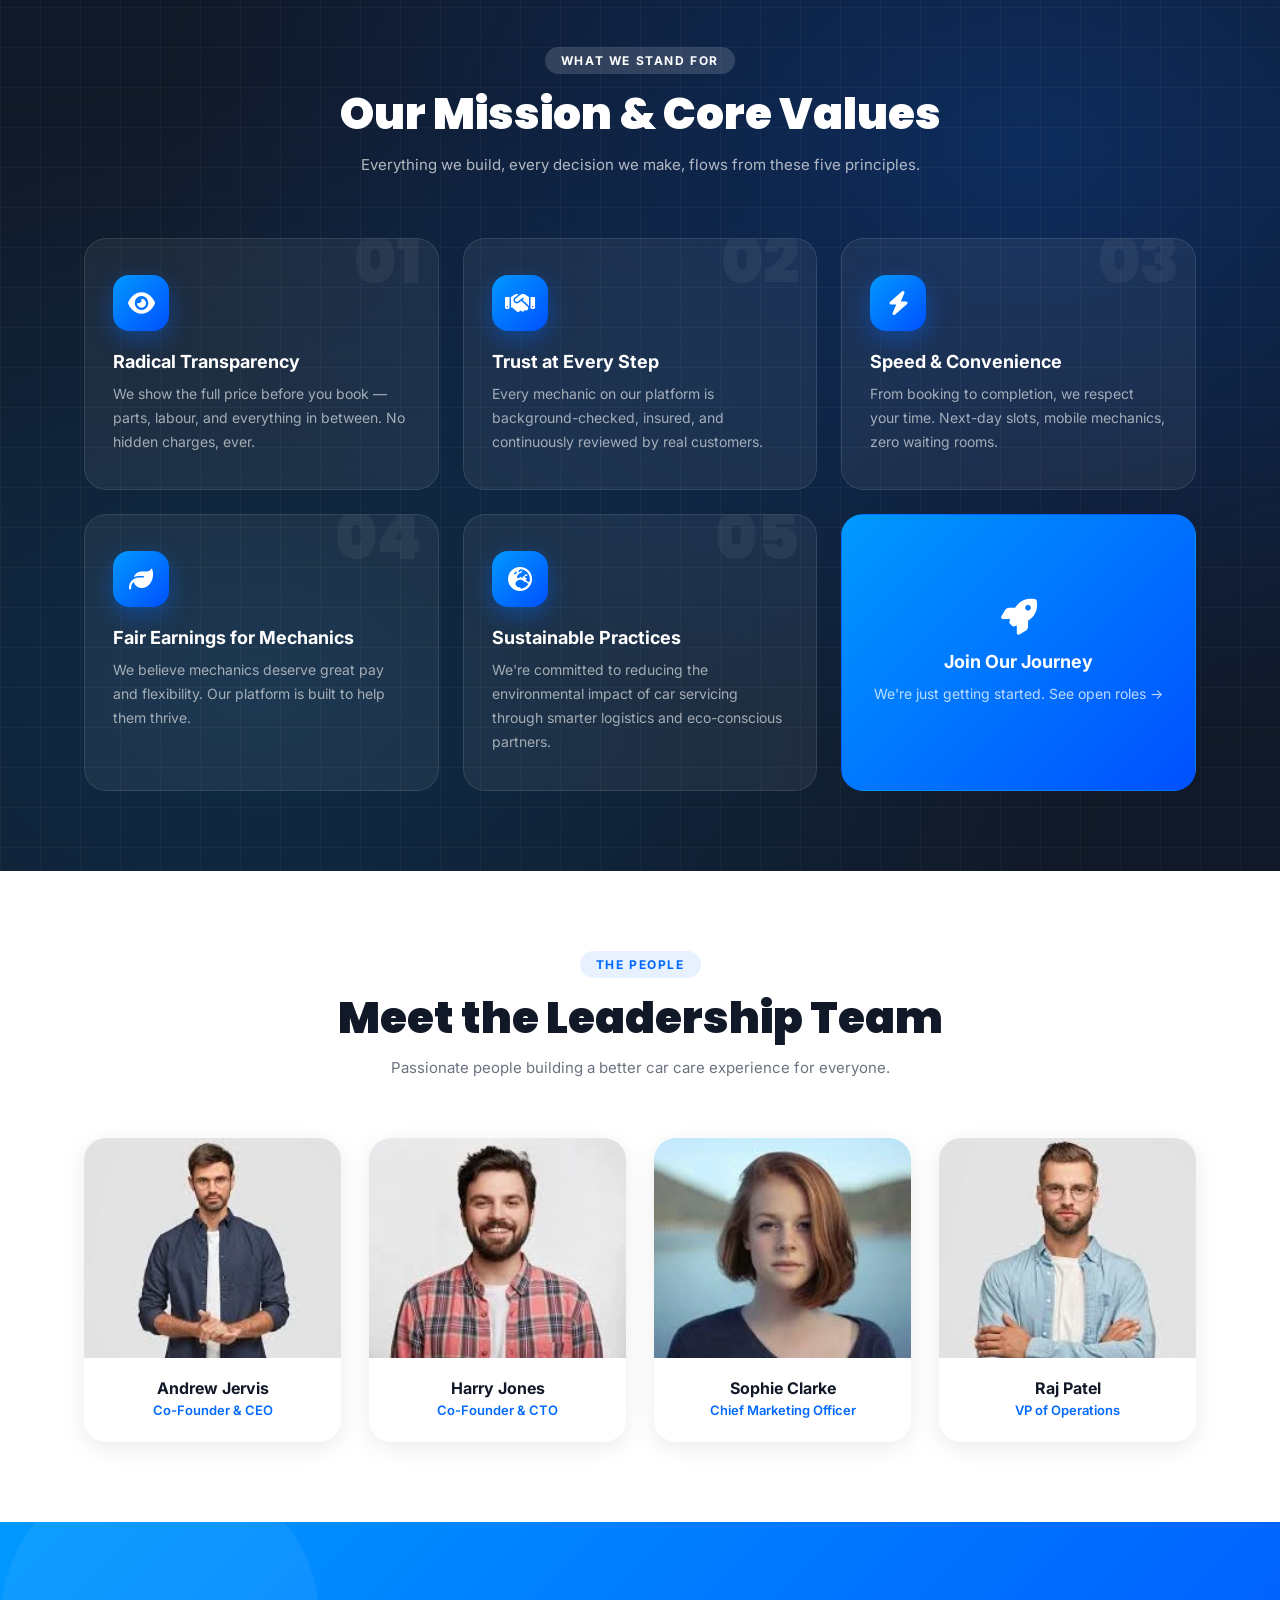
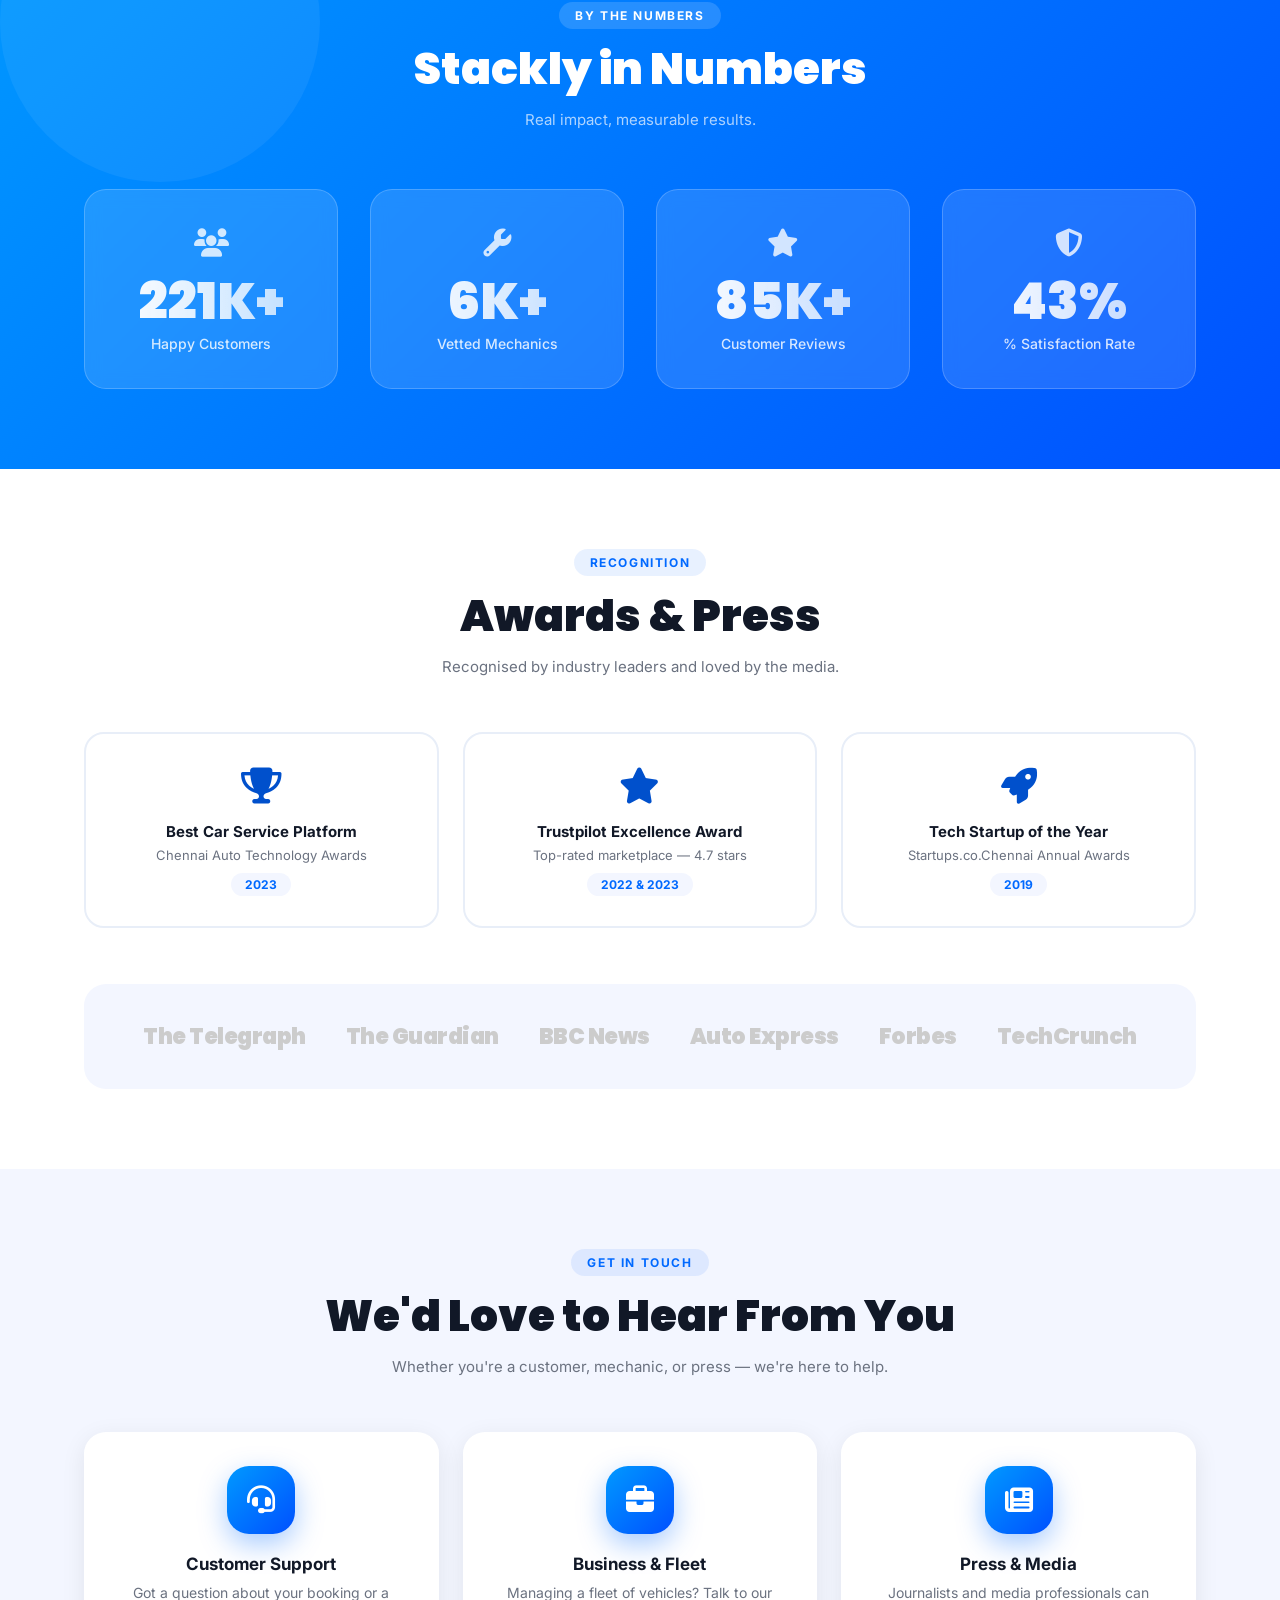
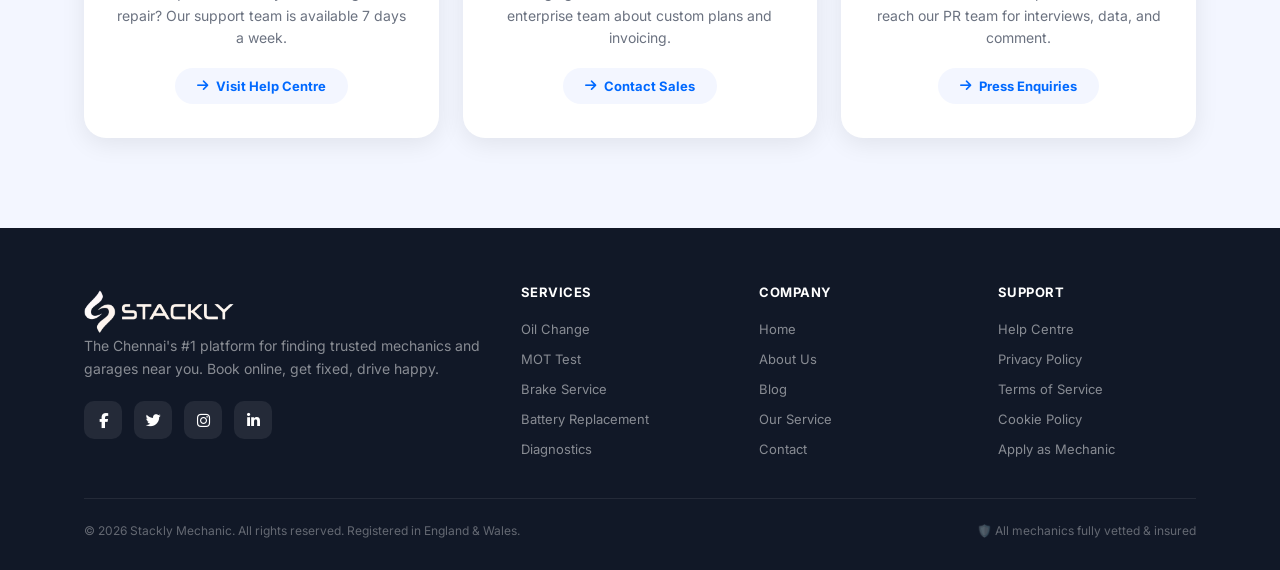
==== commit 9c5815c1: "bugs fixed" ====
--- a/About.html
+++ b/About.html
@@ -32,7 +32,7 @@
 <div class="site-header" id="siteHeader">
     <nav class="nav-inner">
       <div class="logo-container">
-            <a href="./404.html" class="logo"><img src="./src/Untitled design-compressed (1).webp" alt=""></a>
+            <a href="./index.html" class="logo"><img src="./src/Untitled design-compressed (1).webp" alt=""></a>
         </div>
         <ul class="nav-links">
             <li><a href="./index.html" >Home</a></li>
@@ -417,7 +417,7 @@
             <div class="footer-grid">
                 <div>
  <div class="logo-container">
-            <a href="./404.html" class="logo"><img src="./src/Untitled design-compressed (1).webp" alt=""></a>
+            <a href="./index.html" class="logo"><img src="./src/Untitled design-compressed (1).webp" alt=""></a>
         </div>   
                         <p class="footer-desc">The Chennai's #1 platform for finding trusted mechanics and garages near you. Book
                         online, get fixed, drive happy.</p>
--- a/about.css
+++ b/about.css
@@ -1810,7 +1810,7 @@
 
     .sc-left,
     .sc-right {
-        position: static;
+        position: absolute;
         margin-top: 16px;
     }
 
--- a/style.css
+++ b/style.css
@@ -990,10 +990,14 @@
 
     .trust-stat {
         position: absolute;
-        background: #fff;
-        border-radius: 16px;
-        padding: 18px 22px;
-        box-shadow: 0 12px 30px rgba(0, 0, 0, .14);
+    background: #fff;
+    border-radius: 16px;
+    padding: 16px 20px;
+    box-shadow: 0 12px 32px rgba(0, 0, 0, .14);
+    display: flex;
+    align-items: center;
+    gap: 14px;
+    z-index: 2;
     }
 
     .trust-stat .num {
@@ -1010,14 +1014,14 @@
     }
 
     .ts1 {
-        bottom: 30px;
-        left: -24px;
+        bottom: -24px;
+    left: -24px;
         animation: badgePop .6s 1s ease both;
     }
 
     .ts2 {
-        top: 30px;
-        right: -24px;
+         top: -20px;
+    right: -20px;
         animation: badgePop .6s 1.2s ease both;
     }
 
@@ -1754,13 +1758,14 @@
         }
 
         .trust-visual {
+            margin-bottom: 16px;
             height: 260px;
         }
 
         .ts1,
         .ts2 {
-            position: static;
-            margin-top: 12px;
+             position: absolute;
+            margin-top: 16px;
         }
 
         .stats-grid {
